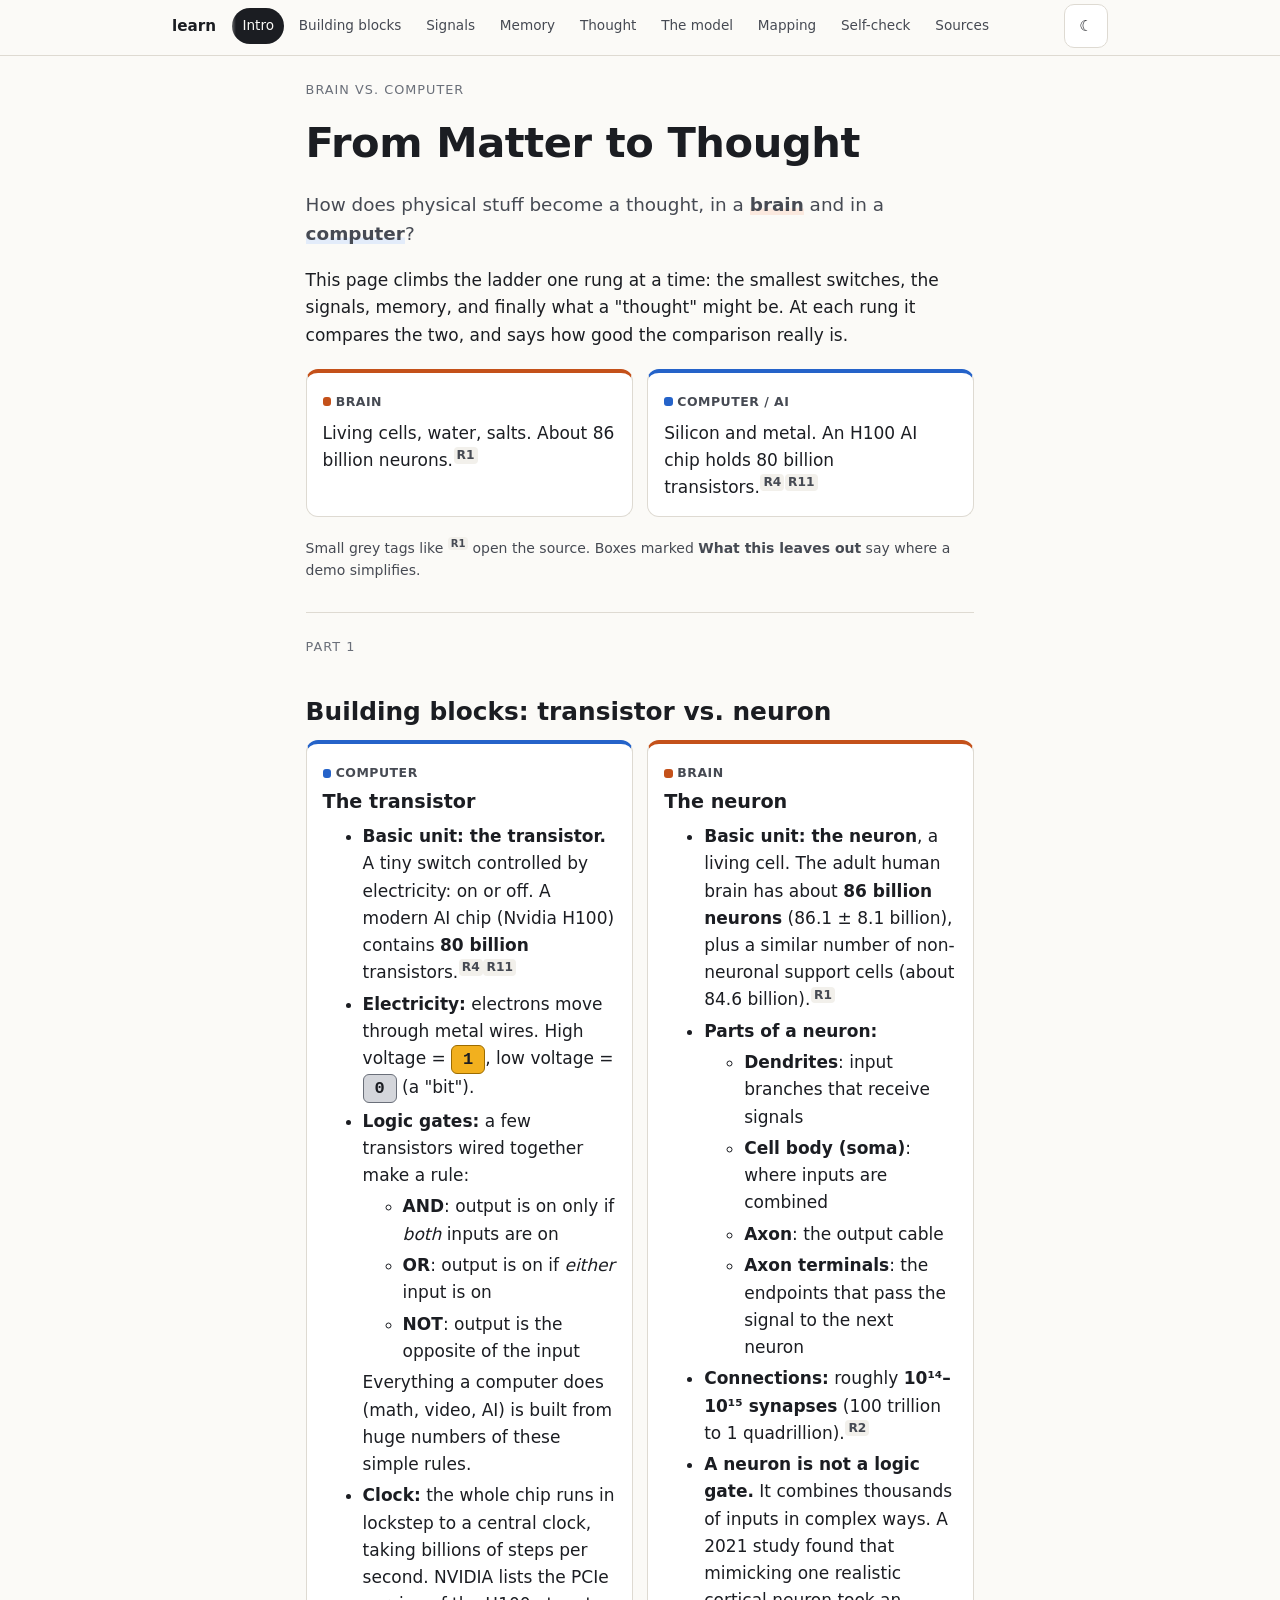
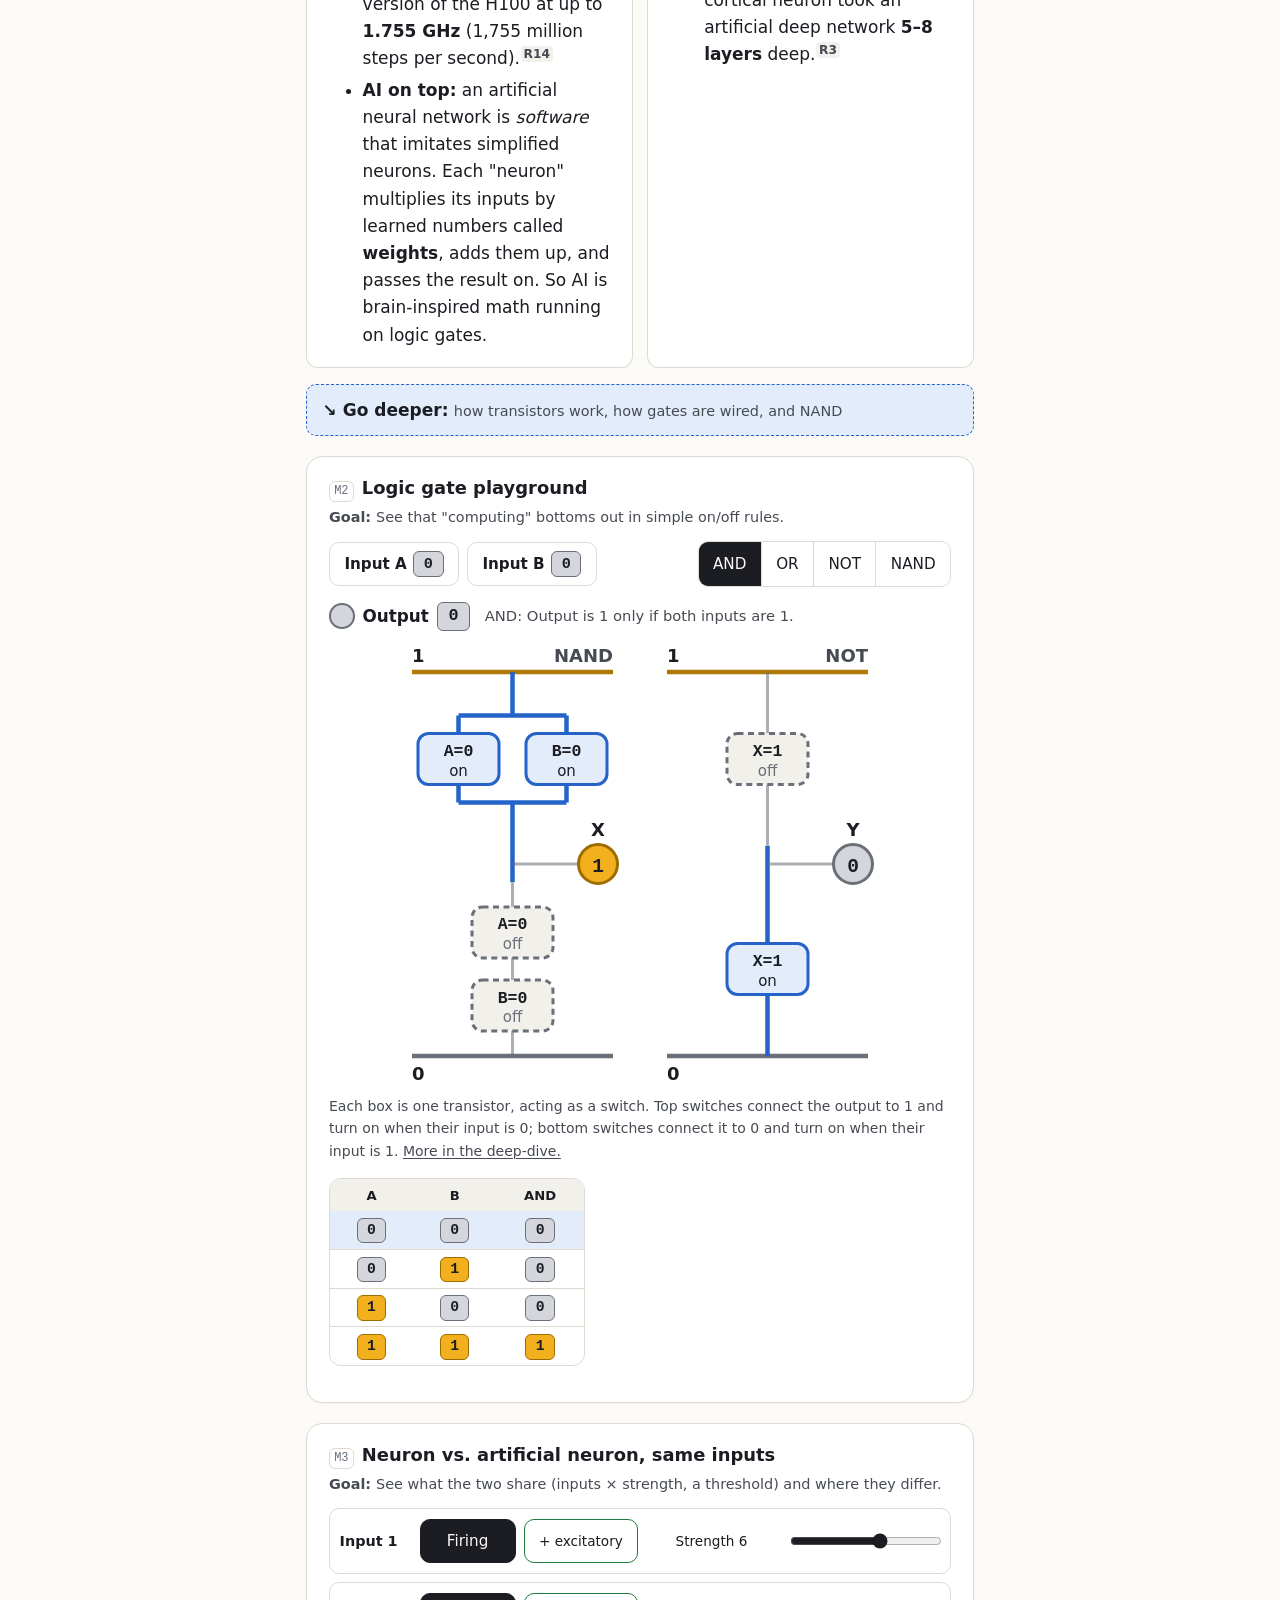
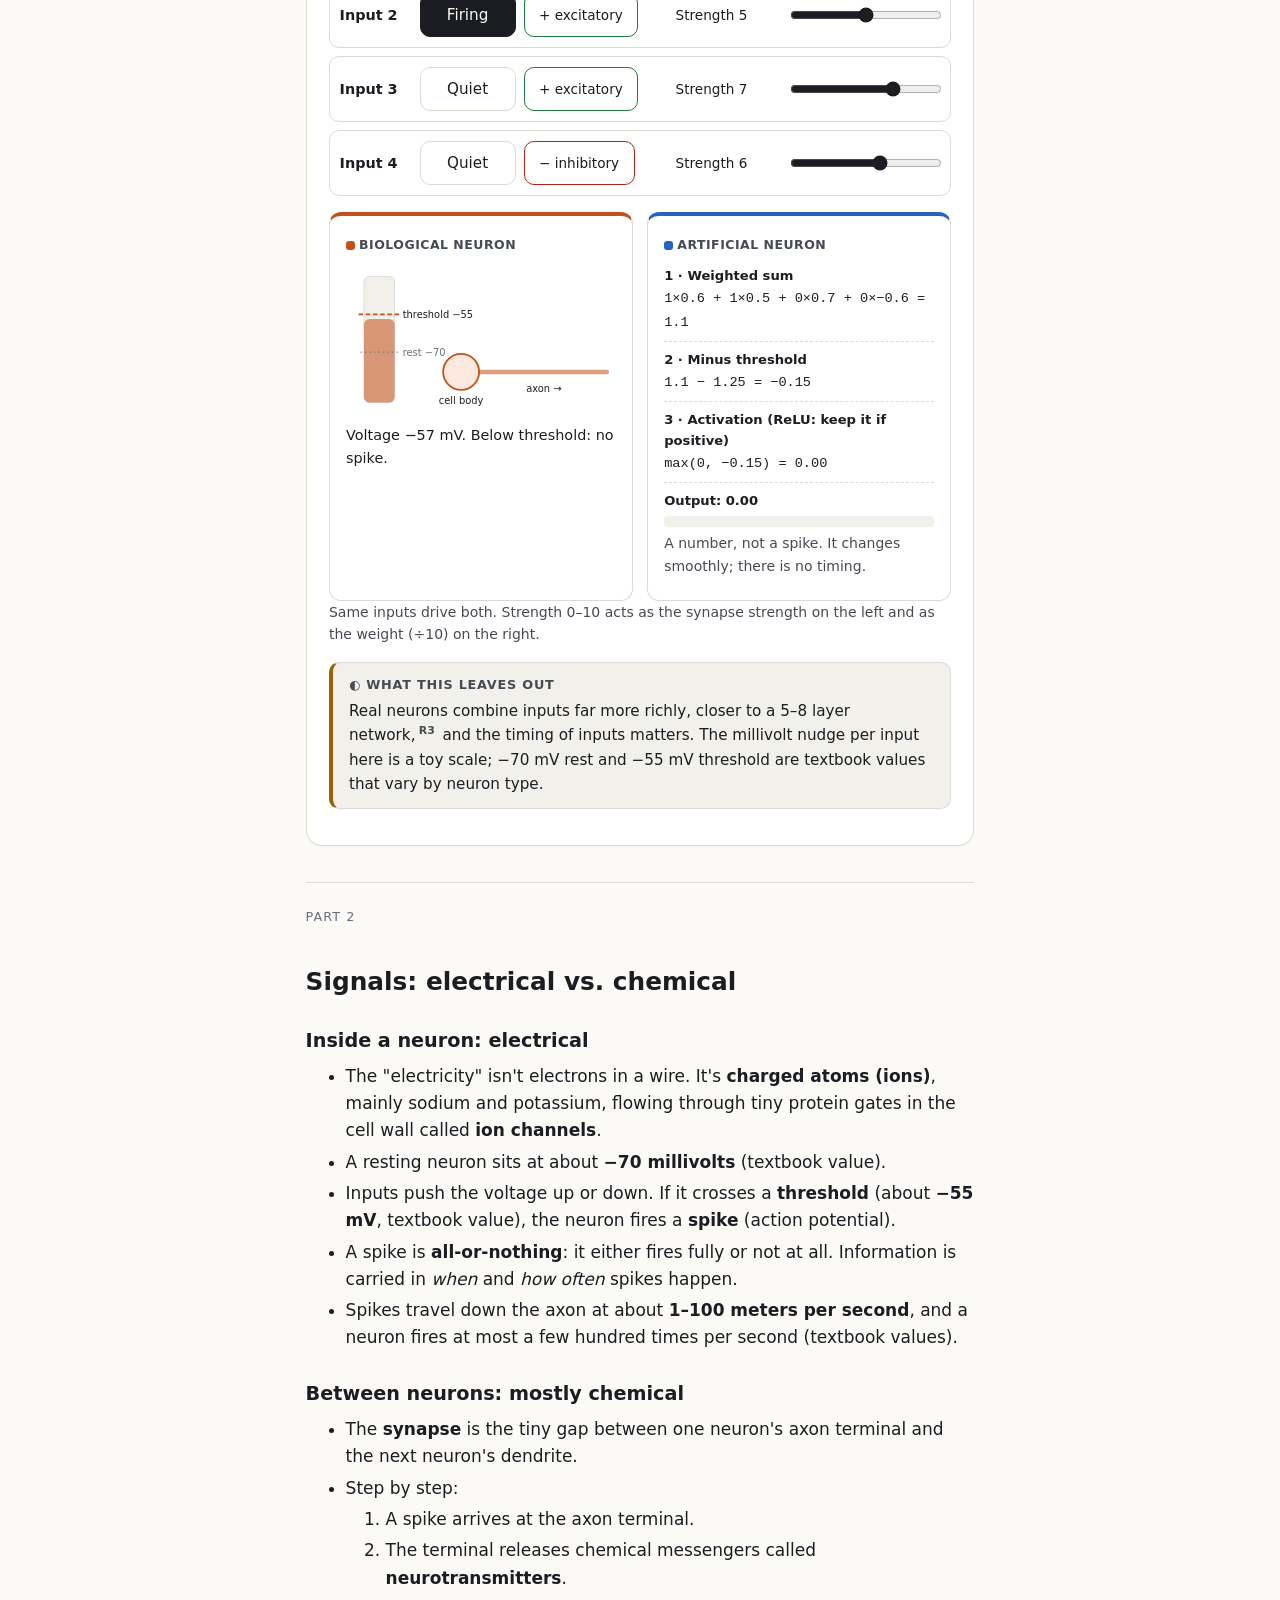
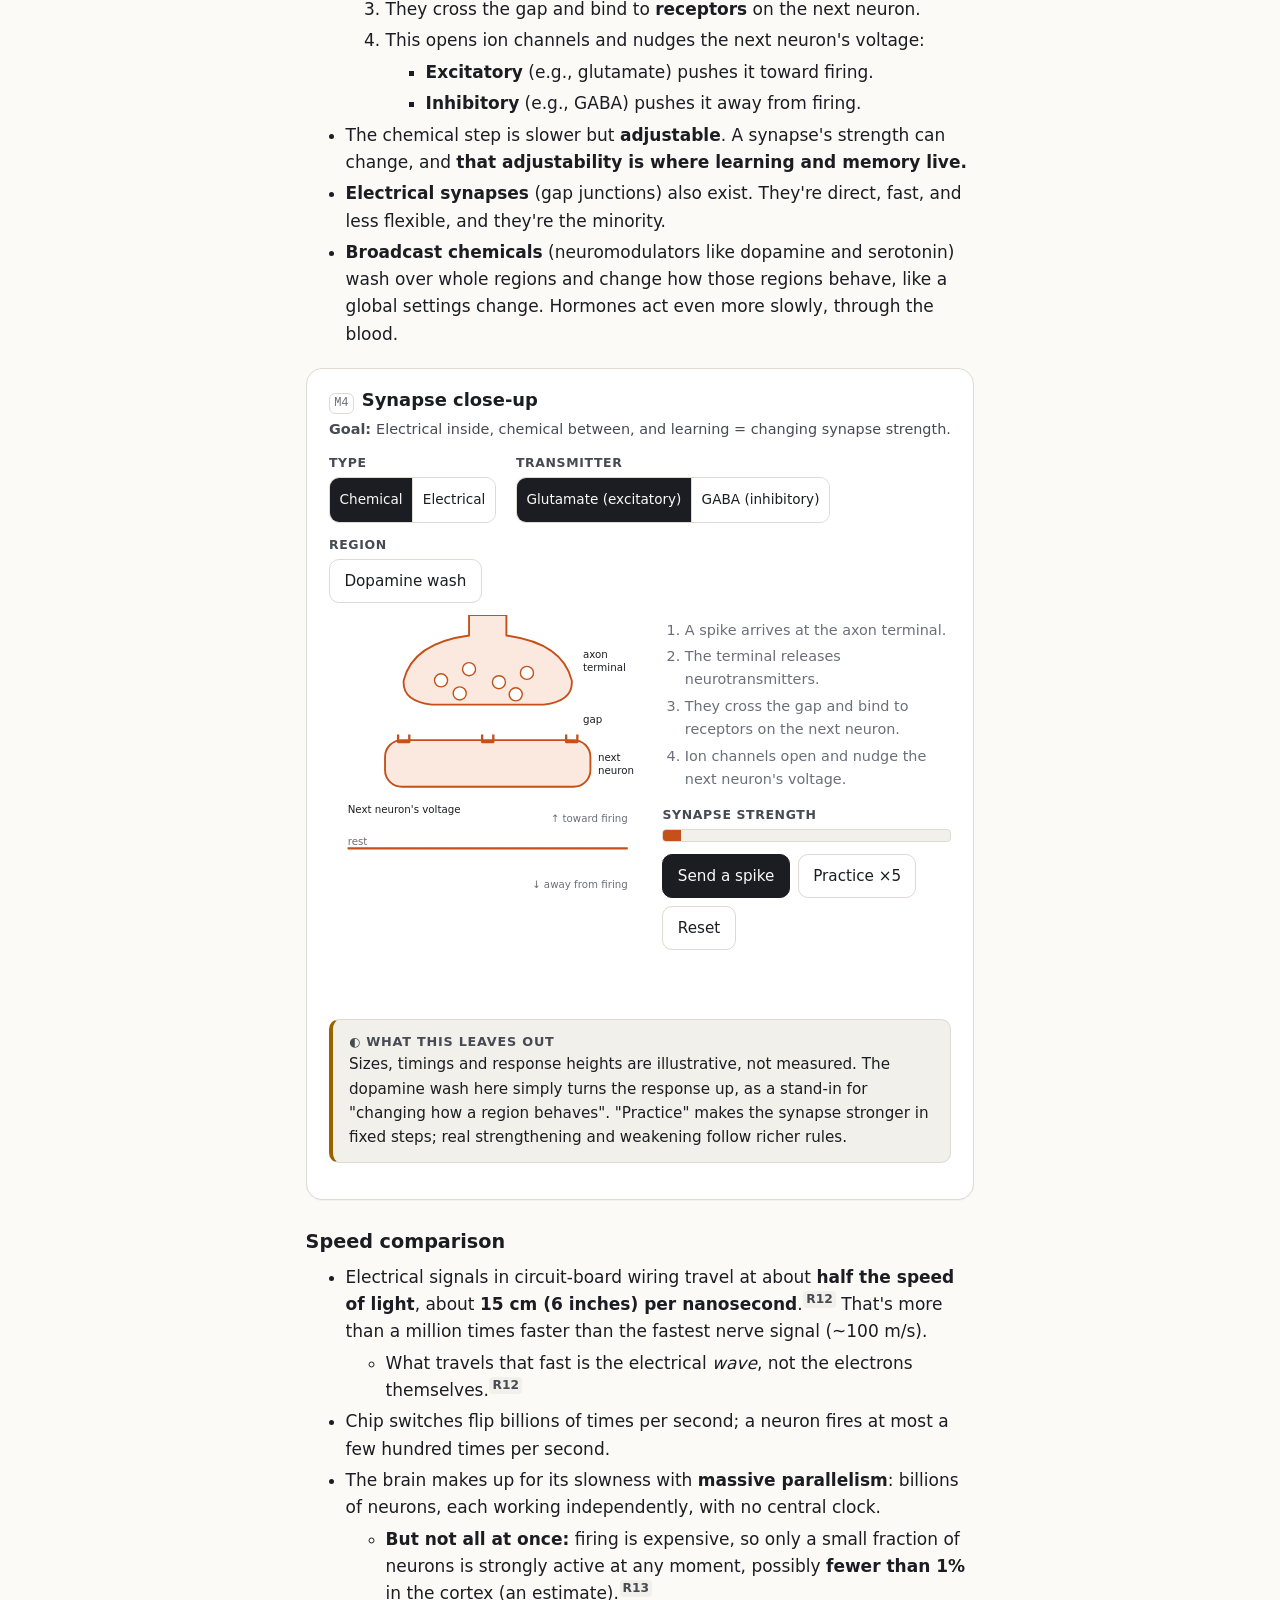
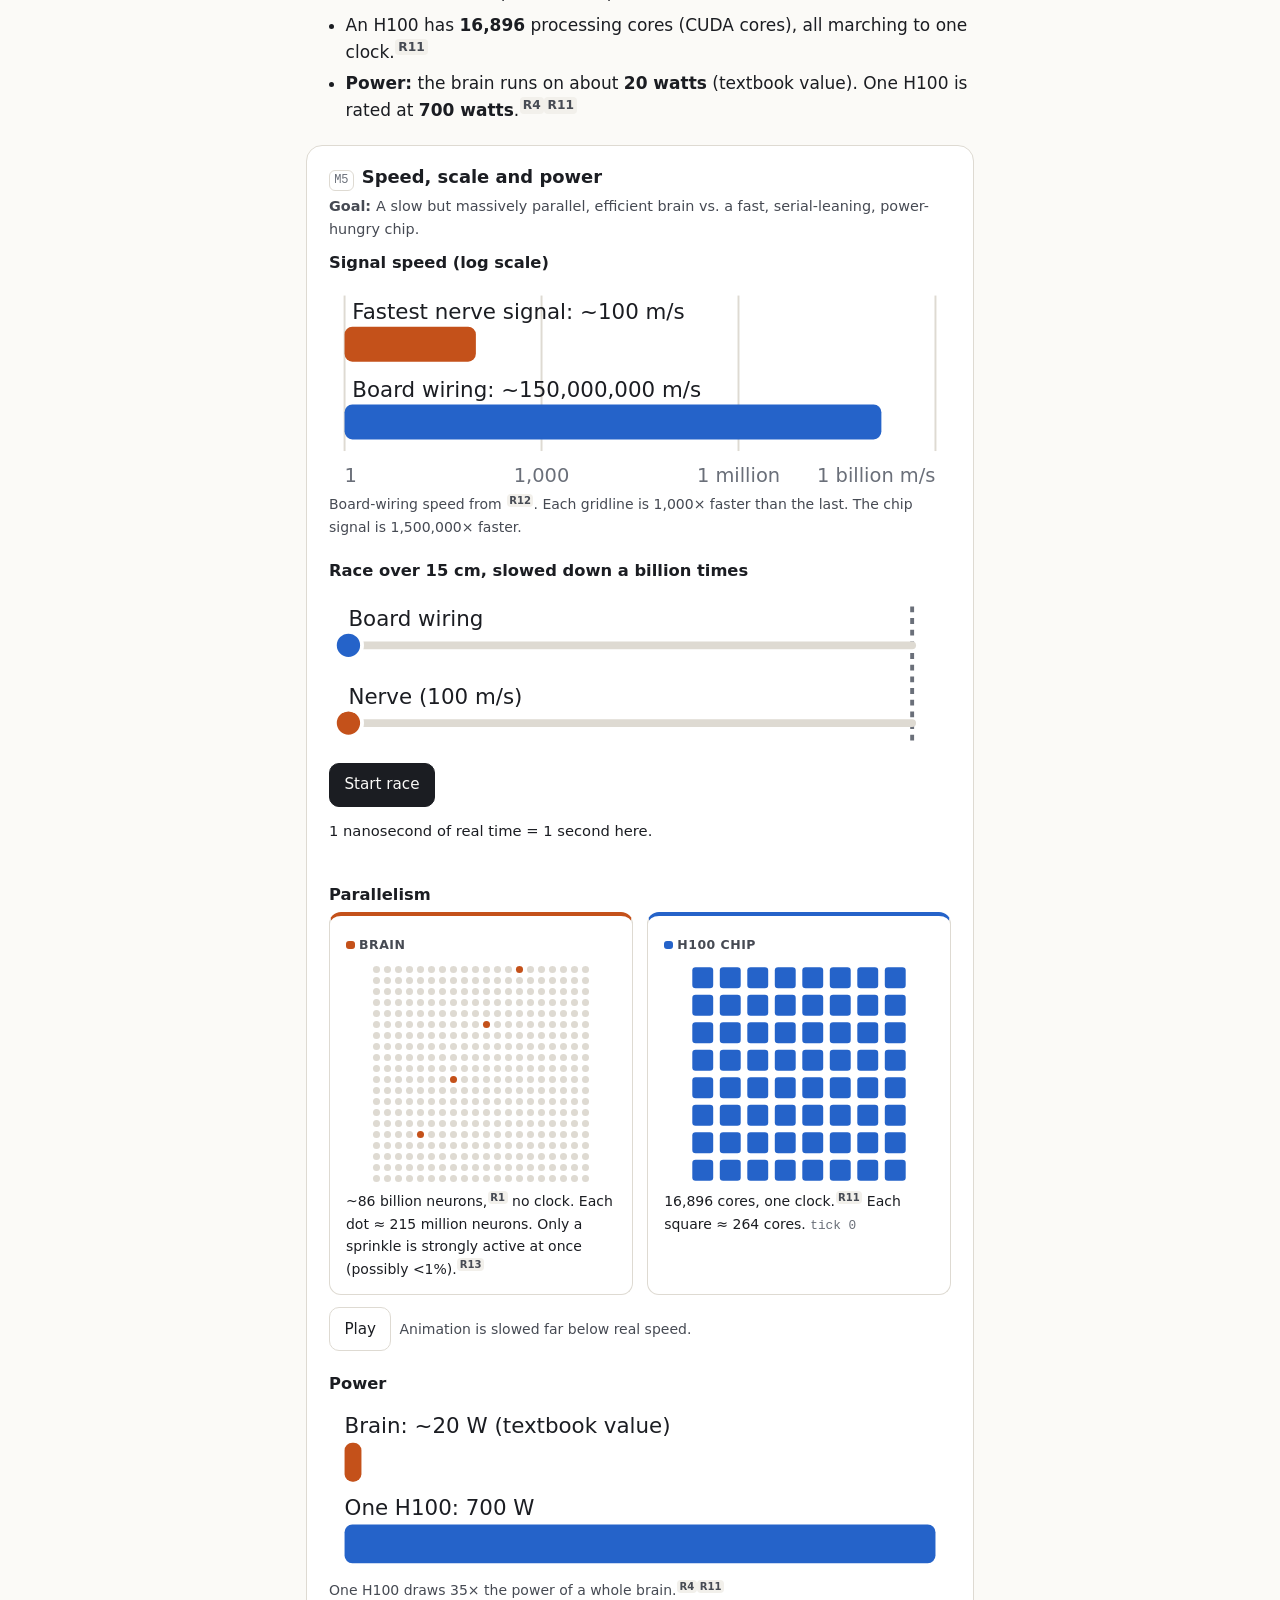
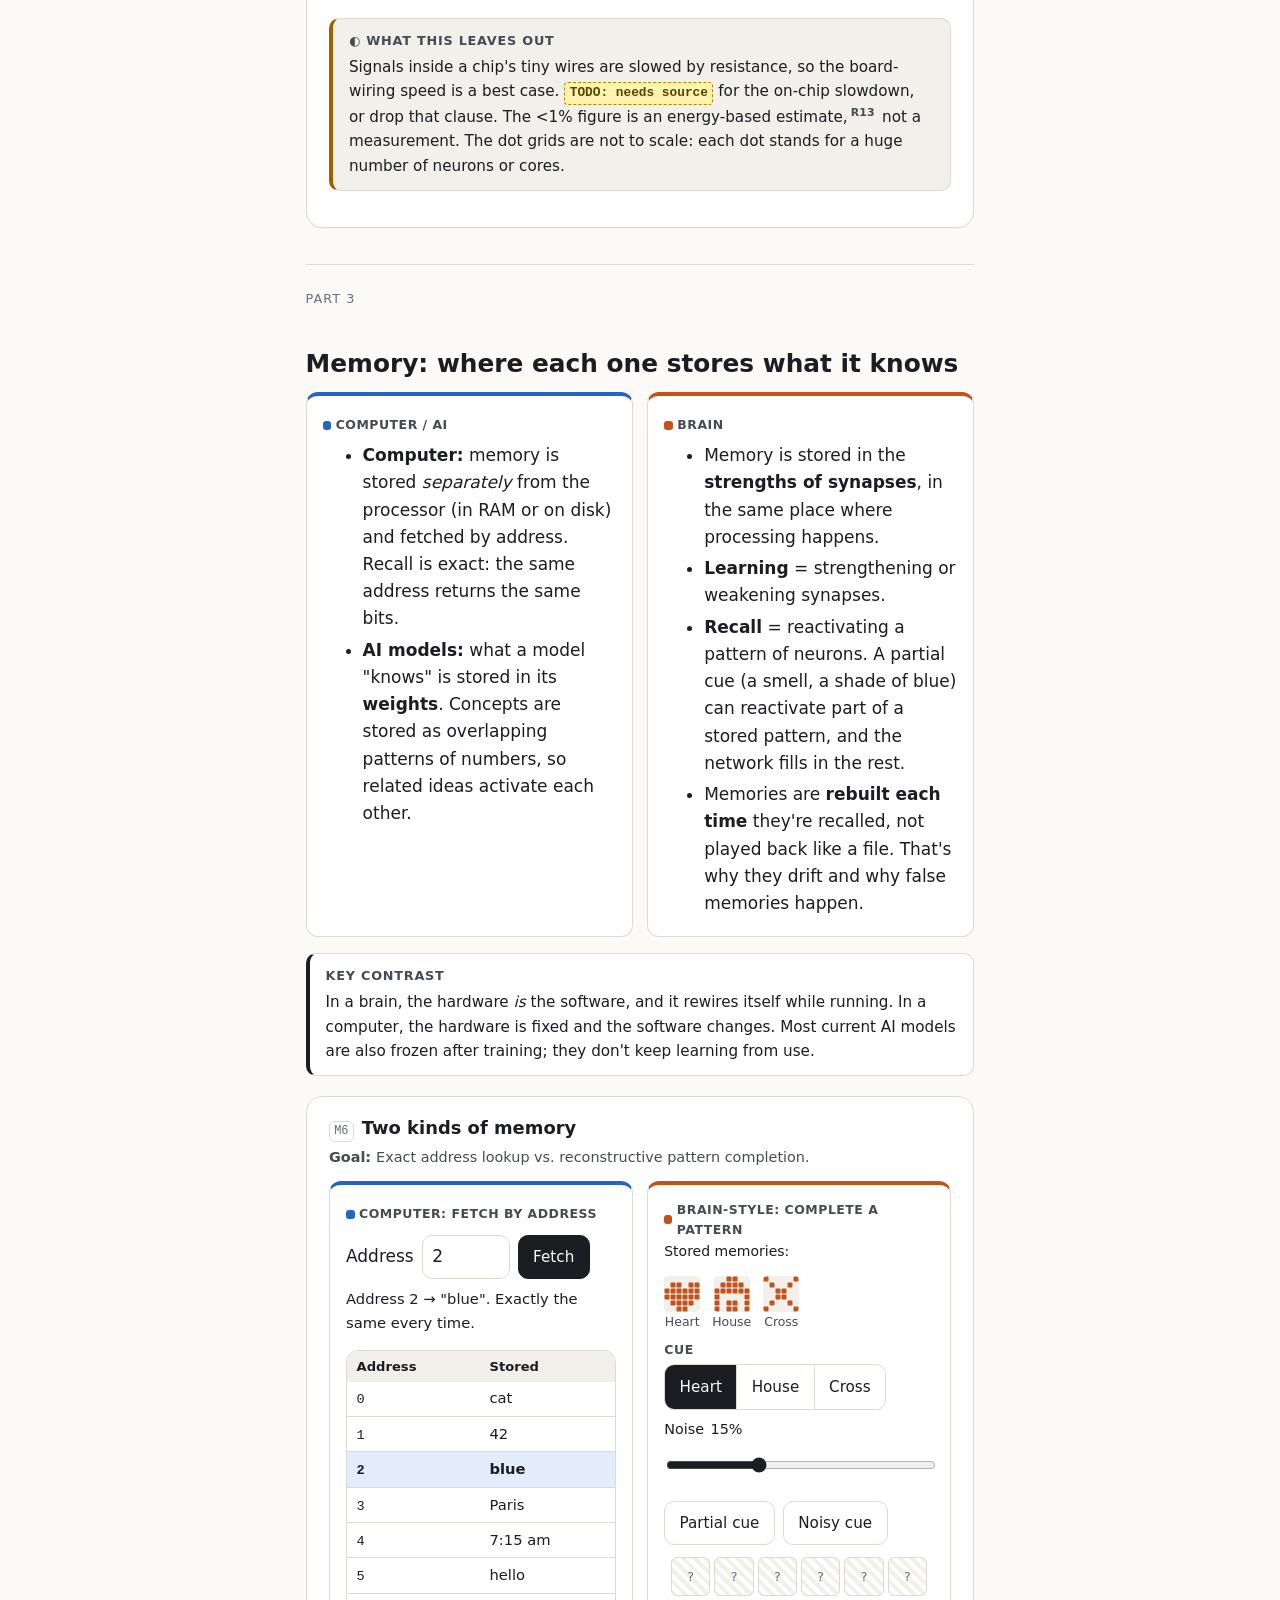
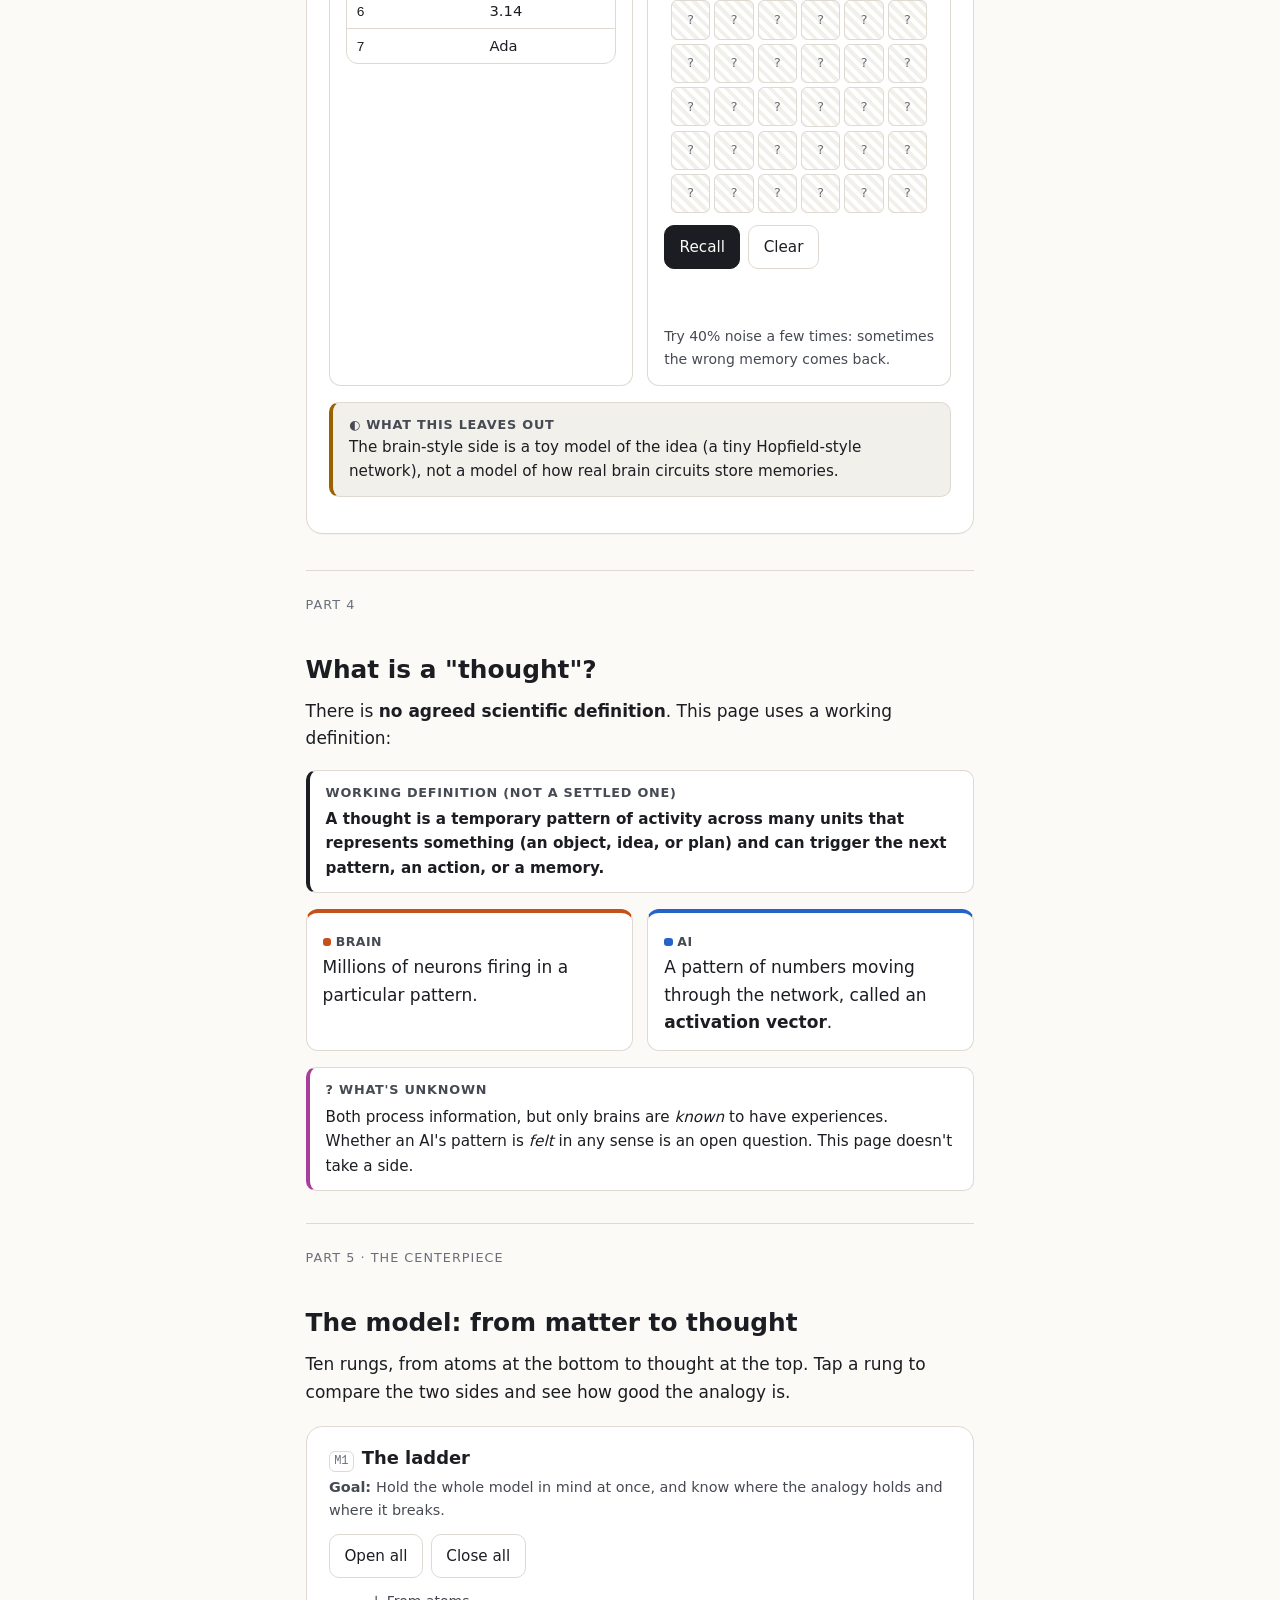
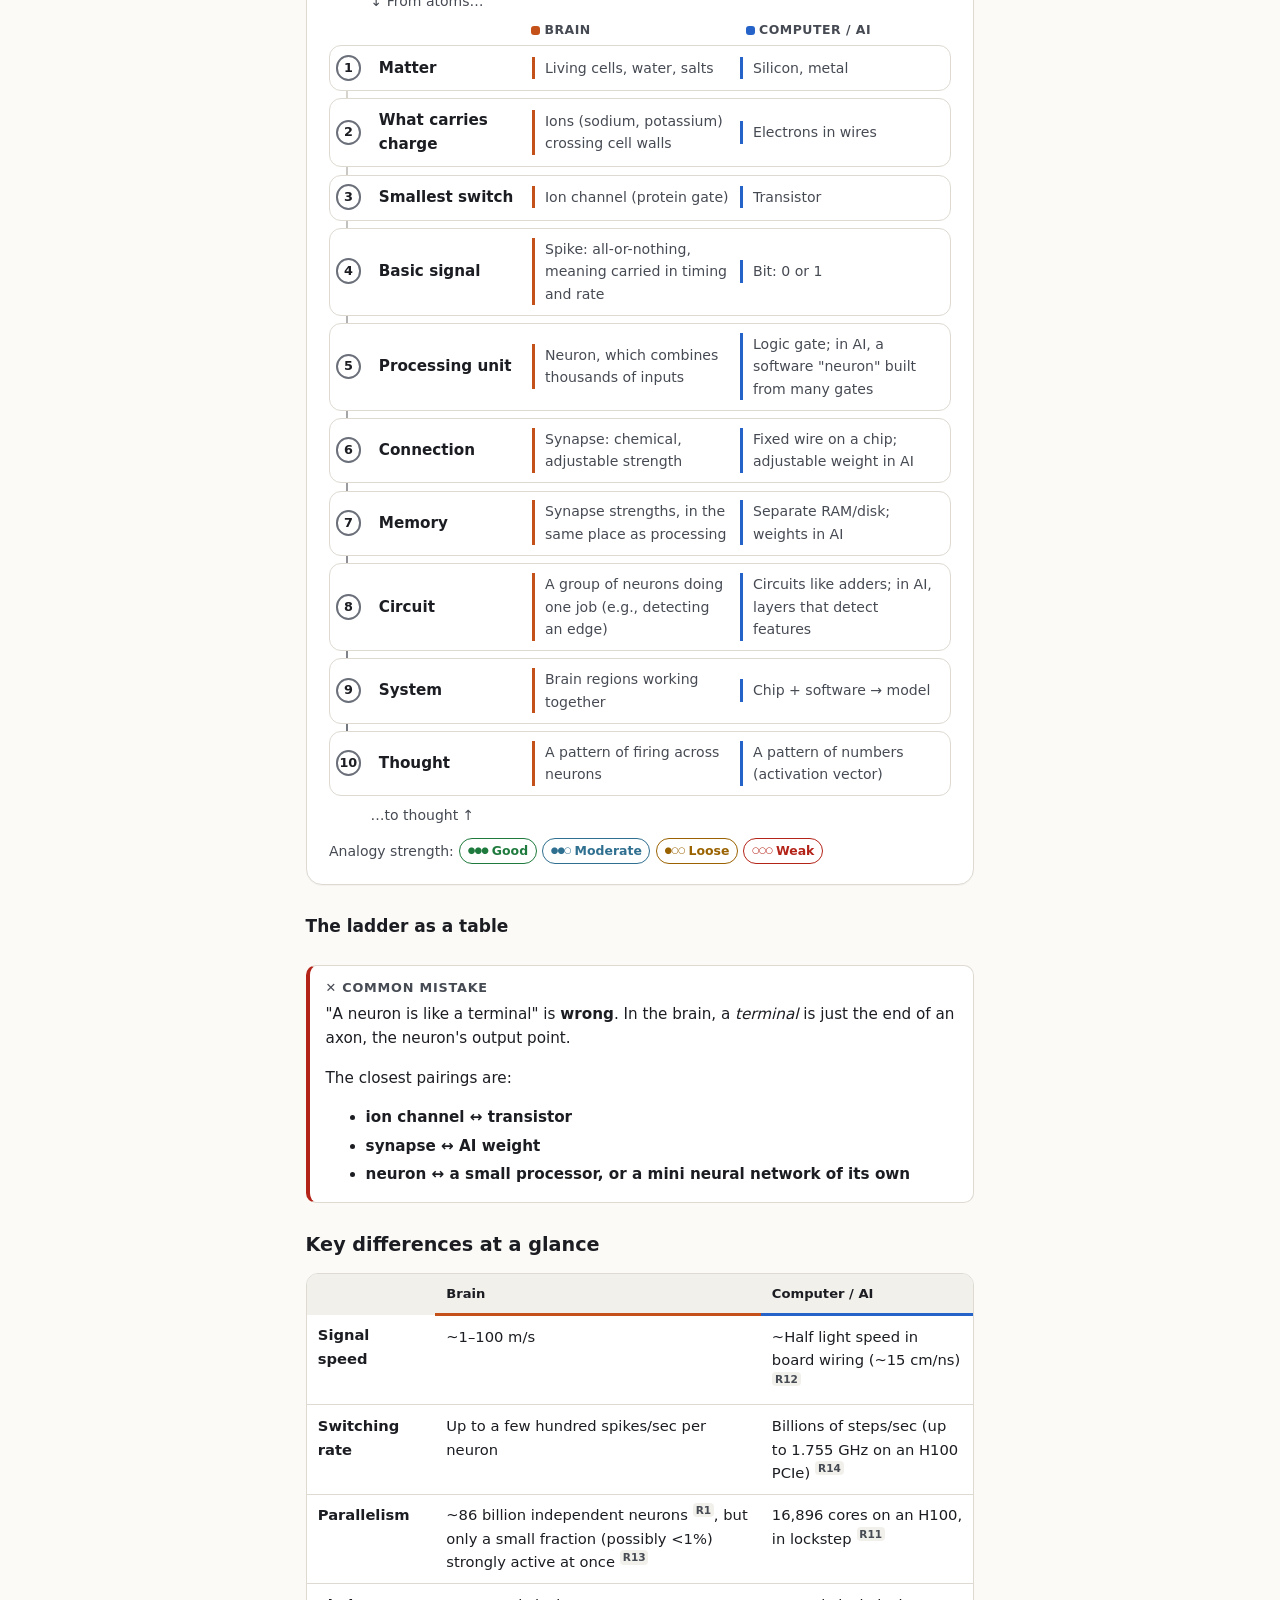
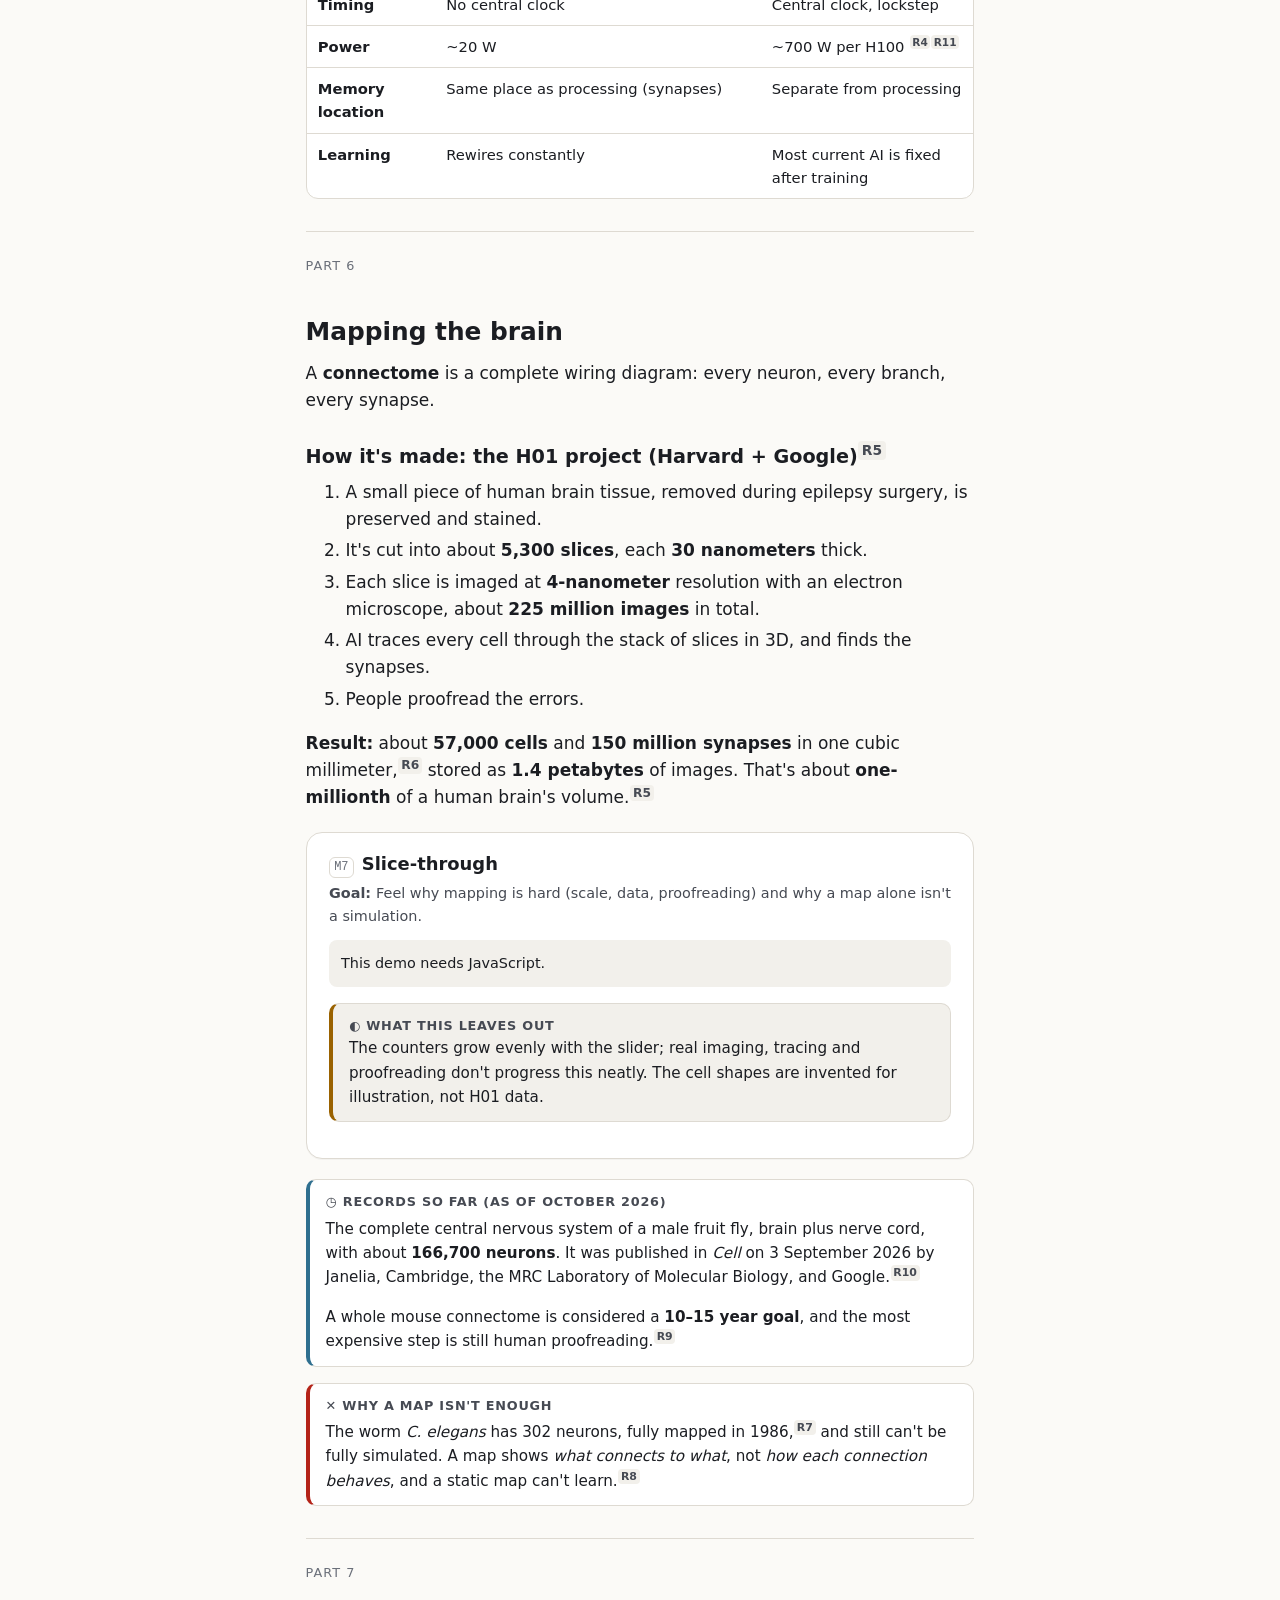
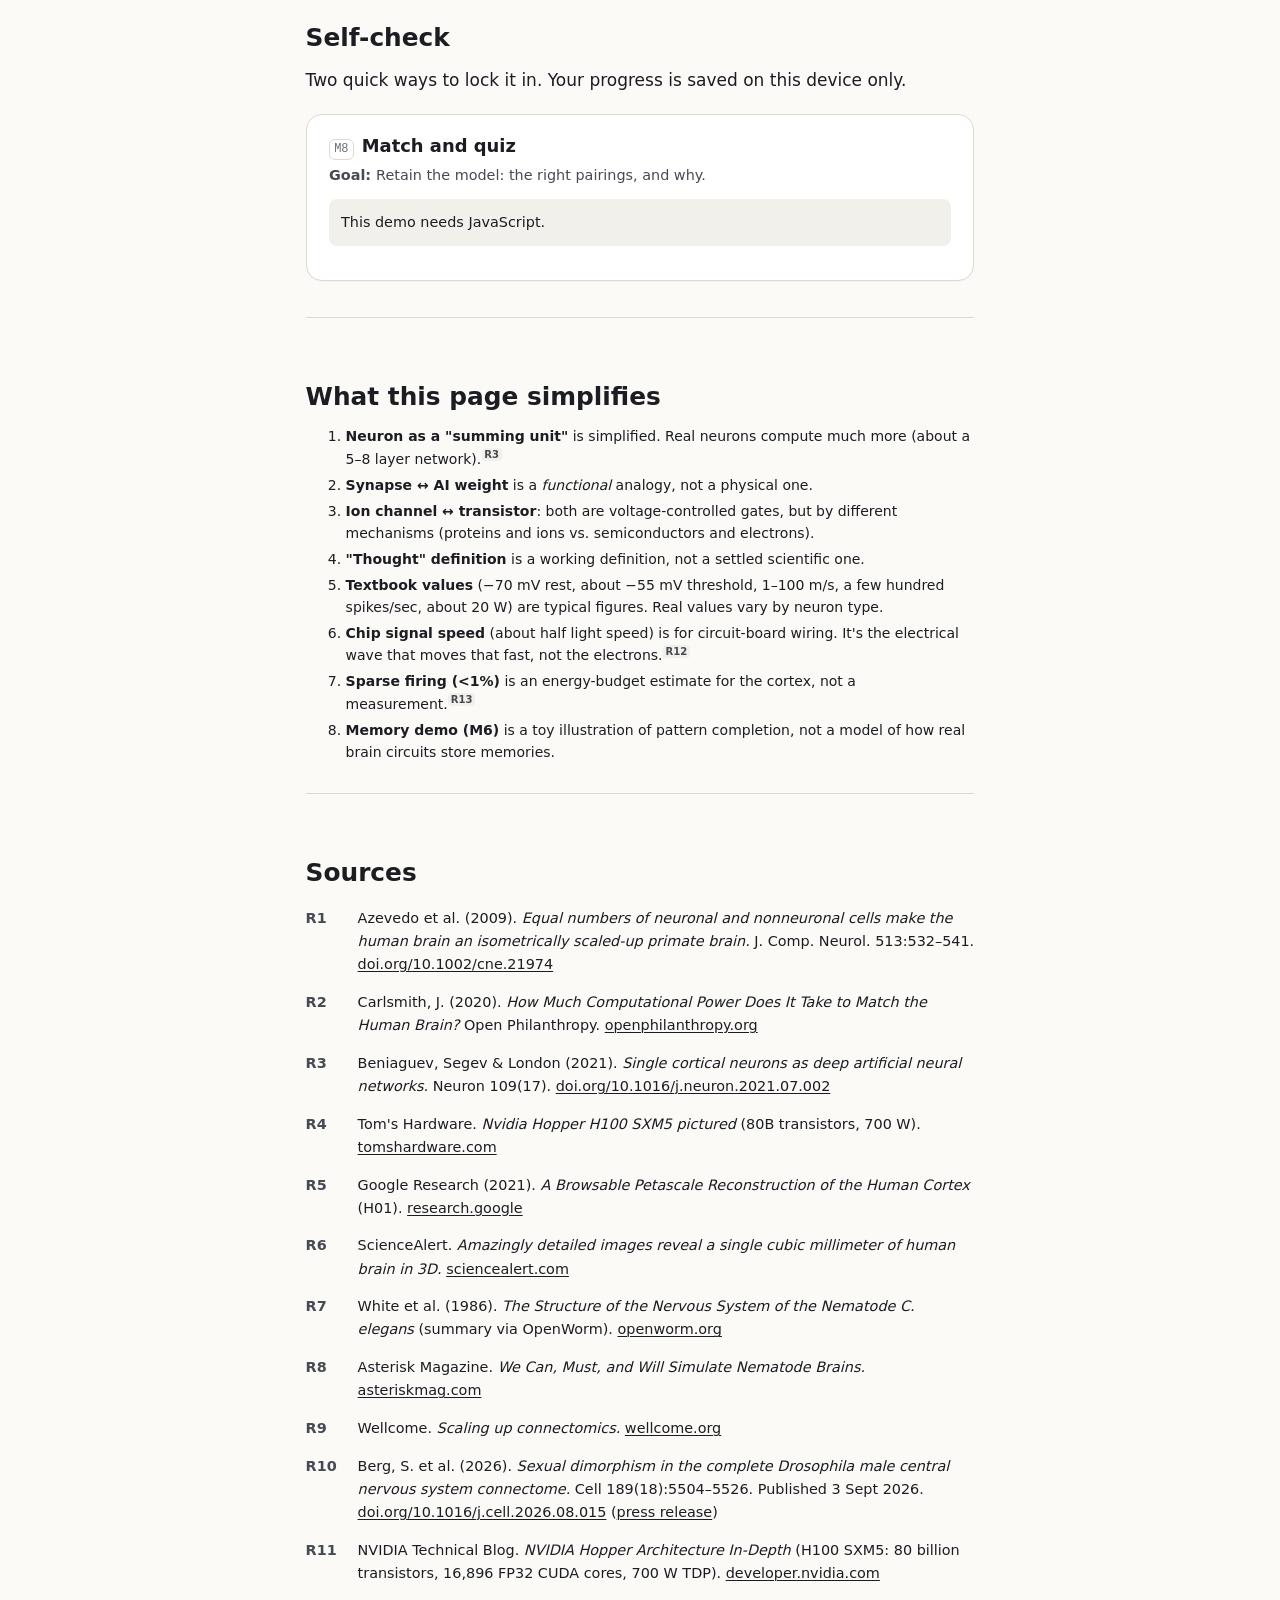
==== brain-vs-computer/index.html @ cf994489 "Add shared assets and Brain vs. Computer main page Shared /assets/ (colors, footnotes, callouts, bad" ====
<!DOCTYPE html>
<html lang="en">
<head>
<meta charset="utf-8">
<meta name="viewport" content="width=device-width, initial-scale=1">
<title>From Matter to Thought: Brain vs. Computer · learn.nandalogic.com</title>
<meta name="description" content="Layer by layer: how a brain and a computer go from physical matter to a thought, and where the analogy holds and breaks.">
<meta name="color-scheme" content="light dark">
<script>try{var t=JSON.parse(localStorage.getItem("theme"));if(t==="light"||t==="dark")document.documentElement.setAttribute("data-theme",t);}catch(e){}</script>
<link rel="stylesheet" href="/assets/site.css">
<link rel="stylesheet" href="page.css">
<script src="/assets/site.js" defer></script>
<script src="page.js" defer></script>
</head>
<body>
<a class="skip-link" href="#main">Skip to content</a>

<header class="site-header">
  <div class="bar">
    <a class="home" href="/">learn</a>
    <nav class="section-nav" aria-label="Sections">
      <ol>
        <li><a href="#intro">Intro</a></li>
        <li><a href="#blocks">Building blocks</a></li>
        <li><a href="#signals">Signals</a></li>
        <li><a href="#memory">Memory</a></li>
        <li><a href="#thought">Thought</a></li>
        <li><a href="#model">The model</a></li>
        <li><a href="#mapping">Mapping</a></li>
        <li><a href="#check">Self-check</a></li>
        <li><a href="#references">Sources</a></li>
      </ol>
    </nav>
    <button type="button" class="icon theme-toggle" aria-label="Toggle dark mode">☾</button>
  </div>
  <div class="progress" aria-hidden="true"><span></span></div>
</header>

<main id="main" class="wrap">

<!-- ============ 1. INTRO ============ -->
<section id="intro" class="page-section intro">
  <p class="eyebrow">Brain vs. computer</p>
  <h1>From Matter to Thought</h1>
  <p class="lede">How does physical stuff become a thought, in a <span class="hl is-brain">brain</span> and in a <span class="hl is-computer">computer</span>?</p>
  <p>This page climbs the ladder one rung at a time: the smallest switches, the signals, memory, and finally what a "thought" might be. At each rung it compares the two, and says how good the comparison really is.</p>
  <div class="split intro-key">
    <div class="side is-brain"><span class="tag">Brain</span><p>Living cells, water, salts. About 86 billion neurons.[R1]</p></div>
    <div class="side is-computer"><span class="tag">Computer / AI</span><p>Silicon and metal. An H100 AI chip holds 80 billion transistors.[R4][R11]</p></div>
  </div>
  <p class="small muted">Small grey tags like <a class="fn" href="#references" tabindex="-1" aria-hidden="true">R1</a> open the source. Boxes marked <b>What this leaves out</b> say where a demo simplifies.</p>
</section>

<!-- ============ 2. BUILDING BLOCKS ============ -->
<section id="blocks" class="page-section">
  <p class="eyebrow">Part 1</p>
  <h2>Building blocks: transistor vs. neuron</h2>

  <div class="split">
    <div class="side is-computer">
      <span class="tag">Computer</span>
      <h3>The transistor</h3>
      <ul>
        <li><b>Basic unit: the transistor.</b> A tiny switch controlled by electricity: on or off. A modern AI chip (Nvidia H100) contains <b>80 billion</b> transistors.[R4][R11]</li>
        <li><b>Electricity:</b> electrons move through metal wires. High voltage = <span class="bit is-1">1</span>, low voltage = <span class="bit is-0">0</span> (a "bit").</li>
        <li><b>Logic gates:</b> a few transistors wired together make a rule:
          <ul>
            <li><b>AND</b>: output is on only if <i>both</i> inputs are on</li>
            <li><b>OR</b>: output is on if <i>either</i> input is on</li>
            <li><b>NOT</b>: output is the opposite of the input</li>
          </ul>
          Everything a computer does (math, video, AI) is built from huge numbers of these simple rules.</li>
        <li><b>Clock:</b> the whole chip runs in lockstep to a central clock, taking billions of steps per second. NVIDIA lists the PCIe version of the H100 at up to <b>1.755 GHz</b> (1,755 million steps per second).[R14]</li>
        <li><b>AI on top:</b> an artificial neural network is <i>software</i> that imitates simplified neurons. Each "neuron" multiplies its inputs by learned numbers called <b>weights</b>, adds them up, and passes the result on. So AI is brain-inspired math running on logic gates.</li>
      </ul>
    </div>
    <div class="side is-brain">
      <span class="tag">Brain</span>
      <h3>The neuron</h3>
      <ul>
        <li><b>Basic unit: the neuron</b>, a living cell. The adult human brain has about <b>86 billion neurons</b> (86.1 ± 8.1 billion), plus a similar number of non-neuronal support cells (about 84.6 billion).[R1]</li>
        <li><b>Parts of a neuron:</b>
          <ul>
            <li><b>Dendrites</b>: input branches that receive signals</li>
            <li><b>Cell body (soma)</b>: where inputs are combined</li>
            <li><b>Axon</b>: the output cable</li>
            <li><b>Axon terminals</b>: the endpoints that pass the signal to the next neuron</li>
          </ul></li>
        <li><b>Connections:</b> roughly <b>10¹⁴–10¹⁵ synapses</b> (100 trillion to 1 quadrillion).[R2]</li>
        <li><b>A neuron is not a logic gate.</b> It combines thousands of inputs in complex ways. A 2021 study found that mimicking one realistic cortical neuron took an artificial deep network <b>5–8 layers</b> deep.[R3]</li>
      </ul>
    </div>
  </div>

  <a class="go-deeper" href="/brain-vs-computer/transistors/"><b>Go deeper:</b> <span>how transistors work, how gates are wired, and NAND</span></a>

  <!-- M2 -->
  <div class="module is-computer" id="m2" aria-labelledby="m2-title">
    <div class="module-head"><span class="module-id">M2</span><h3 id="m2-title">Logic gate playground</h3></div>
    <p class="goal">See that "computing" bottoms out in simple on/off rules.</p>
    <div class="module-body"><p class="noscript">This demo needs JavaScript.</p></div>
  </div>

  <!-- M3 -->
  <div class="module" id="m3" aria-labelledby="m3-title">
    <div class="module-head"><span class="module-id">M3</span><h3 id="m3-title">Neuron vs. artificial neuron, same inputs</h3></div>
    <p class="goal">See what the two share (inputs × strength, a threshold) and where they differ.</p>
    <div class="module-body"><p class="noscript">This demo needs JavaScript.</p></div>
    <div class="callout leaves-out">
      <span class="callout-title">What this leaves out</span>
      Real neurons combine inputs far more richly, closer to a 5–8 layer network,[R3] and the timing of inputs matters. The millivolt nudge per input here is a toy scale; −70 mV rest and −55 mV threshold are textbook values that vary by neuron type.
    </div>
  </div>
</section>

<!-- ============ 3. SIGNALS ============ -->
<section id="signals" class="page-section">
  <p class="eyebrow">Part 2</p>
  <h2>Signals: electrical vs. chemical</h2>

  <h3>Inside a neuron: electrical</h3>
  <ul>
    <li>The "electricity" isn't electrons in a wire. It's <b>charged atoms (ions)</b>, mainly sodium and potassium, flowing through tiny protein gates in the cell wall called <b>ion channels</b>.</li>
    <li>A resting neuron sits at about <b>−70 millivolts</b> (textbook value).</li>
    <li>Inputs push the voltage up or down. If it crosses a <b>threshold</b> (about <b>−55 mV</b>, textbook value), the neuron fires a <b>spike</b> (action potential).</li>
    <li>A spike is <b>all-or-nothing</b>: it either fires fully or not at all. Information is carried in <i>when</i> and <i>how often</i> spikes happen.</li>
    <li>Spikes travel down the axon at about <b>1–100 meters per second</b>, and a neuron fires at most a few hundred times per second (textbook values).</li>
  </ul>

  <h3>Between neurons: mostly chemical</h3>
  <ul>
    <li>The <b>synapse</b> is the tiny gap between one neuron's axon terminal and the next neuron's dendrite.</li>
    <li>Step by step:
      <ol>
        <li>A spike arrives at the axon terminal.</li>
        <li>The terminal releases chemical messengers called <b>neurotransmitters</b>.</li>
        <li>They cross the gap and bind to <b>receptors</b> on the next neuron.</li>
        <li>This opens ion channels and nudges the next neuron's voltage:
          <ul>
            <li><b>Excitatory</b> (e.g., glutamate) pushes it toward firing.</li>
            <li><b>Inhibitory</b> (e.g., GABA) pushes it away from firing.</li>
          </ul></li>
      </ol></li>
    <li>The chemical step is slower but <b>adjustable</b>. A synapse's strength can change, and <b>that adjustability is where learning and memory live.</b></li>
    <li><b>Electrical synapses</b> (gap junctions) also exist. They're direct, fast, and less flexible, and they're the minority.</li>
    <li><b>Broadcast chemicals</b> (neuromodulators like dopamine and serotonin) wash over whole regions and change how those regions behave, like a global settings change. Hormones act even more slowly, through the blood.</li>
  </ul>

  <!-- M4 -->
  <div class="module is-brain" id="m4" aria-labelledby="m4-title">
    <div class="module-head"><span class="module-id">M4</span><h3 id="m4-title">Synapse close-up</h3></div>
    <p class="goal">Electrical inside, chemical between, and learning = changing synapse strength.</p>
    <div class="module-body"><p class="noscript">This demo needs JavaScript.</p></div>
    <div class="callout leaves-out">
      <span class="callout-title">What this leaves out</span>
      Sizes, timings and response heights are illustrative, not measured. The dopamine wash here simply turns the response up, as a stand-in for "changing how a region behaves". "Practice" makes the synapse stronger in fixed steps; real strengthening and weakening follow richer rules.
    </div>
  </div>

  <h3>Speed comparison</h3>
  <ul>
    <li>Electrical signals in circuit-board wiring travel at about <b>half the speed of light</b>, about <b>15 cm (6 inches) per nanosecond</b>.[R12] That's more than a million times faster than the fastest nerve signal (~100 m/s).
      <ul><li>What travels that fast is the electrical <i>wave</i>, not the electrons themselves.[R12]</li></ul></li>
    <li>Chip switches flip billions of times per second; a neuron fires at most a few hundred times per second.</li>
    <li>The brain makes up for its slowness with <b>massive parallelism</b>: billions of neurons, each working independently, with no central clock.
      <ul><li><b>But not all at once:</b> firing is expensive, so only a small fraction of neurons is strongly active at any moment, possibly <b>fewer than 1%</b> in the cortex (an estimate).[R13]</li></ul></li>
    <li>An H100 has <b>16,896</b> processing cores (CUDA cores), all marching to one clock.[R11]</li>
    <li><b>Power:</b> the brain runs on about <b>20 watts</b> (textbook value). One H100 is rated at <b>700 watts</b>.[R4][R11]</li>
  </ul>

  <!-- M5 -->
  <div class="module" id="m5" aria-labelledby="m5-title">
    <div class="module-head"><span class="module-id">M5</span><h3 id="m5-title">Speed, scale and power</h3></div>
    <p class="goal">A slow but massively parallel, efficient brain vs. a fast, serial-leaning, power-hungry chip.</p>
    <div class="module-body"><p class="noscript">This demo needs JavaScript.</p></div>
    <div class="callout leaves-out">
      <span class="callout-title">What this leaves out</span>
      Signals inside a chip's tiny wires are slowed by resistance, so the board-wiring speed is a best case. <span class="todo">TODO: needs source</span> for the on-chip slowdown, or drop that clause. The &lt;1% figure is an energy-based estimate,[R13] not a measurement. The dot grids are not to scale: each dot stands for a huge number of neurons or cores.
    </div>
  </div>
</section>

<!-- ============ 4. MEMORY ============ -->
<section id="memory" class="page-section">
  <p class="eyebrow">Part 3</p>
  <h2>Memory: where each one stores what it knows</h2>
  <div class="split">
    <div class="side is-computer">
      <span class="tag">Computer / AI</span>
      <ul>
        <li><b>Computer:</b> memory is stored <i>separately</i> from the processor (in RAM or on disk) and fetched by address. Recall is exact: the same address returns the same bits.</li>
        <li><b>AI models:</b> what a model "knows" is stored in its <b>weights</b>. Concepts are stored as overlapping patterns of numbers, so related ideas activate each other.</li>
      </ul>
    </div>
    <div class="side is-brain">
      <span class="tag">Brain</span>
      <ul>
        <li>Memory is stored in the <b>strengths of synapses</b>, in the same place where processing happens.</li>
        <li><b>Learning</b> = strengthening or weakening synapses.</li>
        <li><b>Recall</b> = reactivating a pattern of neurons. A partial cue (a smell, a shade of blue) can reactivate part of a stored pattern, and the network fills in the rest.</li>
        <li>Memories are <b>rebuilt each time</b> they're recalled, not played back like a file. That's why they drift and why false memories happen.</li>
      </ul>
    </div>
  </div>
  <div class="callout definition">
    <span class="callout-title">Key contrast</span>
    In a brain, the hardware <i>is</i> the software, and it rewires itself while running. In a computer, the hardware is fixed and the software changes. Most current AI models are also frozen after training; they don't keep learning from use.
  </div>

  <!-- M6 -->
  <div class="module" id="m6" aria-labelledby="m6-title">
    <div class="module-head"><span class="module-id">M6</span><h3 id="m6-title">Two kinds of memory</h3></div>
    <p class="goal">Exact address lookup vs. reconstructive pattern completion.</p>
    <div class="module-body"><p class="noscript">This demo needs JavaScript.</p></div>
    <div class="callout leaves-out">
      <span class="callout-title">What this leaves out</span>
      The brain-style side is a toy model of the idea (a tiny Hopfield-style network), not a model of how real brain circuits store memories.
    </div>
  </div>
</section>

<!-- ============ 5. THOUGHT ============ -->
<section id="thought" class="page-section">
  <p class="eyebrow">Part 4</p>
  <h2>What is a "thought"?</h2>
  <p>There is <b>no agreed scientific definition</b>. This page uses a working definition:</p>
  <div class="callout definition">
    <span class="callout-title">Working definition (not a settled one)</span>
    <b>A thought is a temporary pattern of activity across many units that represents something (an object, idea, or plan) and can trigger the next pattern, an action, or a memory.</b>
  </div>
  <div class="split">
    <div class="side is-brain"><span class="tag">Brain</span><p>Millions of neurons firing in a particular pattern.</p></div>
    <div class="side is-computer"><span class="tag">AI</span><p>A pattern of numbers moving through the network, called an <b>activation vector</b>.</p></div>
  </div>
  <div class="callout unknown">
    <span class="callout-title">What's unknown</span>
    Both process information, but only brains are <i>known</i> to have experiences. Whether an AI's pattern is <i>felt</i> in any sense is an open question. This page doesn't take a side.
  </div>
</section>

<!-- ============ 6. THE MODEL ============ -->
<section id="model" class="page-section">
  <p class="eyebrow">Part 5 · The centerpiece</p>
  <h2>The model: from matter to thought</h2>
  <p>Ten rungs, from atoms at the bottom to thought at the top. Tap a rung to compare the two sides and see how good the analogy is.</p>

  <!-- M1 -->
  <div class="module" id="m1" aria-labelledby="m1-title">
    <div class="module-head"><span class="module-id">M1</span><h3 id="m1-title">The ladder</h3></div>
    <p class="goal">Hold the whole model in mind at once, and know where the analogy holds and where it breaks.</p>
    <div class="module-body"><p class="noscript">This demo needs JavaScript. The same content is in the table below.</p></div>
    <p class="small muted badge-key">Analogy strength:
      <span class="badge good">Good</span> <span class="badge moderate">Moderate</span> <span class="badge loose">Loose</span> <span class="badge weak">Weak</span></p>
  </div>

  <details class="ladder-table">
    <summary>The ladder as a table</summary>
    <div class="table-scroll">
      <table>
        <thead><tr><th>#</th><th>Stage</th><th class="is-brain">Brain</th><th class="is-computer">Computer / AI</th><th>How good is the analogy?</th></tr></thead>
        <tbody>
          <tr><td>1</td><td>Matter</td><td>Living cells, water, salts</td><td>Silicon, metal</td><td>— (just different materials)</td></tr>
          <tr><td>2</td><td>What carries charge</td><td>Ions (sodium, potassium) crossing cell walls</td><td>Electrons in wires</td><td>Moderate: both are moving charge, by very different mechanisms</td></tr>
          <tr><td>3</td><td>Smallest switch</td><td>Ion channel (protein gate)</td><td>Transistor</td><td><b>Good</b>: both are gates that open or close based on voltage</td></tr>
          <tr><td>4</td><td>Basic signal</td><td>Spike: all-or-nothing, meaning carried in timing and rate</td><td>Bit: 0 or 1</td><td>Loose: spikes carry information in <i>timing</i>; bits in fixed levels</td></tr>
          <tr><td>5</td><td>Processing unit</td><td>Neuron, which combines thousands of inputs</td><td>Logic gate; in AI, a software "neuron" built from many gates</td><td><b>Weak</b>: one real neuron ≈ a 5–8 layer artificial network [R3]</td></tr>
          <tr><td>6</td><td>Connection</td><td>Synapse: chemical, adjustable strength</td><td>Fixed wire on a chip; adjustable <i>weight</i> in AI</td><td><b>Good for AI weights</b>, poor for chip wires</td></tr>
          <tr><td>7</td><td>Memory</td><td>Synapse strengths, in the same place as processing</td><td>Separate RAM/disk; <i>weights</i> in AI</td><td>Loose</td></tr>
          <tr><td>8</td><td>Circuit</td><td>A group of neurons doing one job (e.g., detecting an edge)</td><td>Circuits like adders; in AI, layers that detect features</td><td>Loose</td></tr>
          <tr><td>9</td><td>System</td><td>Brain regions working together</td><td>Chip + software → model</td><td>Loose</td></tr>
          <tr><td>10</td><td>Thought</td><td>A pattern of firing across neurons</td><td>A pattern of numbers (activation vector)</td><td>Loose: same idea of "a pattern that represents something"; whether it's <i>experienced</i> is unknown</td></tr>
        </tbody>
      </table>
    </div>
  </details>

  <div class="callout myth">
    <span class="callout-title">Common mistake</span>
    <p>"A neuron is like a terminal" is <b>wrong</b>. In the brain, a <i>terminal</i> is just the end of an axon, the neuron's output point.</p>
    <p>The closest pairings are:</p>
    <ul>
      <li><b>ion channel ↔ transistor</b></li>
      <li><b>synapse ↔ AI weight</b></li>
      <li><b>neuron ↔ a small processor, or a mini neural network of its own</b></li>
    </ul>
  </div>

  <h3>Key differences at a glance</h3>
  <div class="table-scroll">
    <table>
      <thead><tr><th></th><th class="is-brain">Brain</th><th class="is-computer">Computer / AI</th></tr></thead>
      <tbody>
        <tr><th scope="row">Signal speed</th><td>~1–100 m/s</td><td>~Half light speed in board wiring (~15 cm/ns) [R12]</td></tr>
        <tr><th scope="row">Switching rate</th><td>Up to a few hundred spikes/sec per neuron</td><td>Billions of steps/sec (up to 1.755 GHz on an H100 PCIe) [R14]</td></tr>
        <tr><th scope="row">Parallelism</th><td>~86 billion independent neurons [R1], but only a small fraction (possibly &lt;1%) strongly active at once [R13]</td><td>16,896 cores on an H100, in lockstep [R11]</td></tr>
        <tr><th scope="row">Timing</th><td>No central clock</td><td>Central clock, lockstep</td></tr>
        <tr><th scope="row">Power</th><td>~20 W</td><td>~700 W per H100 [R4][R11]</td></tr>
        <tr><th scope="row">Memory location</th><td>Same place as processing (synapses)</td><td>Separate from processing</td></tr>
        <tr><th scope="row">Learning</th><td>Rewires constantly</td><td>Most current AI is fixed after training</td></tr>
      </tbody>
    </table>
  </div>
</section>

<!-- ============ 7. MAPPING ============ -->
<section id="mapping" class="page-section">
  <p class="eyebrow">Part 6</p>
  <h2>Mapping the brain</h2>
  <p>A <b>connectome</b> is a complete wiring diagram: every neuron, every branch, every synapse.</p>
  <h3>How it's made: the H01 project (Harvard + Google)[R5]</h3>
  <ol>
    <li>A small piece of human brain tissue, removed during epilepsy surgery, is preserved and stained.</li>
    <li>It's cut into about <b>5,300 slices</b>, each <b>30 nanometers</b> thick.</li>
    <li>Each slice is imaged at <b>4-nanometer</b> resolution with an electron microscope, about <b>225 million images</b> in total.</li>
    <li>AI traces every cell through the stack of slices in 3D, and finds the synapses.</li>
    <li>People proofread the errors.</li>
  </ol>
  <p><b>Result:</b> about <b>57,000 cells</b> and <b>150 million synapses</b> in one cubic millimeter,[R6] stored as <b>1.4 petabytes</b> of images. That's about <b>one-millionth</b> of a human brain's volume.[R5]</p>

  <!-- M7 -->
  <div class="module is-brain" id="m7" aria-labelledby="m7-title">
    <div class="module-head"><span class="module-id">M7</span><h3 id="m7-title">Slice-through</h3></div>
    <p class="goal">Feel why mapping is hard (scale, data, proofreading) and why a map alone isn't a simulation.</p>
    <div class="module-body"><p class="noscript">This demo needs JavaScript.</p></div>
    <div class="callout leaves-out">
      <span class="callout-title">What this leaves out</span>
      The counters grow evenly with the slider; real imaging, tracing and proofreading don't progress this neatly. The cell shapes are invented for illustration, not H01 data.
    </div>
  </div>

  <div class="callout status">
    <span class="callout-title">Records so far (as of October 2026)</span>
    <p>The complete central nervous system of a male fruit fly, brain plus nerve cord, with about <b>166,700 neurons</b>. It was published in <i>Cell</i> on 3 September 2026 by Janelia, Cambridge, the MRC Laboratory of Molecular Biology, and Google.[R10]</p>
    <p>A whole mouse connectome is considered a <b>10–15 year goal</b>, and the most expensive step is still human proofreading.[R9]</p>
  </div>
  <div class="callout myth">
    <span class="callout-title">Why a map isn't enough</span>
    The worm <i>C. elegans</i> has 302 neurons, fully mapped in 1986,[R7] and still can't be fully simulated. A map shows <i>what connects to what</i>, not <i>how each connection behaves</i>, and a static map can't learn.[R8]
  </div>
</section>

<!-- ============ 8. SELF-CHECK ============ -->
<section id="check" class="page-section">
  <p class="eyebrow">Part 7</p>
  <h2>Self-check</h2>
  <p>Two quick ways to lock it in. Your progress is saved on this device only.</p>

  <!-- M8 -->
  <div class="module" id="m8" aria-labelledby="m8-title">
    <div class="module-head"><span class="module-id">M8</span><h3 id="m8-title">Match and quiz</h3></div>
    <p class="goal">Retain the model: the right pairings, and why.</p>
    <div class="module-body"><p class="noscript">This demo needs JavaScript.</p></div>
  </div>
</section>

<!-- ============ SIMPLIFICATIONS + REFERENCES ============ -->
<section id="simplifications" class="page-section">
  <h2>What this page simplifies</h2>
  <ol class="small">
    <li><b>Neuron as a "summing unit"</b> is simplified. Real neurons compute much more (about a 5–8 layer network).[R3]</li>
    <li><b>Synapse ↔ AI weight</b> is a <i>functional</i> analogy, not a physical one.</li>
    <li><b>Ion channel ↔ transistor</b>: both are voltage-controlled gates, but by different mechanisms (proteins and ions vs. semiconductors and electrons).</li>
    <li><b>"Thought" definition</b> is a working definition, not a settled scientific one.</li>
    <li><b>Textbook values</b> (−70 mV rest, about −55 mV threshold, 1–100 m/s, a few hundred spikes/sec, about 20 W) are typical figures. Real values vary by neuron type.</li>
    <li><b>Chip signal speed</b> (about half light speed) is for circuit-board wiring. It's the electrical wave that moves that fast, not the electrons.[R12]</li>
    <li><b>Sparse firing (&lt;1%)</b> is an energy-budget estimate for the cortex, not a measurement.[R13]</li>
    <li><b>Memory demo (M6)</b> is a toy illustration of pattern completion, not a model of how real brain circuits store memories.</li>
  </ol>
</section>

<section id="references" class="page-section references">
  <h2>Sources</h2>
  <ol>
    <li id="ref-R1"><b>R1</b><span>Azevedo et al. (2009). <i>Equal numbers of neuronal and nonneuronal cells make the human brain an isometrically scaled-up primate brain.</i> J. Comp. Neurol. 513:532–541. <a href="https://doi.org/10.1002/cne.21974">doi.org/10.1002/cne.21974</a></span></li>
    <li id="ref-R2"><b>R2</b><span>Carlsmith, J. (2020). <i>How Much Computational Power Does It Take to Match the Human Brain?</i> Open Philanthropy. <a href="https://www.openphilanthropy.org/research/how-much-computational-power-does-it-take-to-match-the-human-brain/">openphilanthropy.org</a></span></li>
    <li id="ref-R3"><b>R3</b><span>Beniaguev, Segev &amp; London (2021). <i>Single cortical neurons as deep artificial neural networks.</i> Neuron 109(17). <a href="https://doi.org/10.1016/j.neuron.2021.07.002">doi.org/10.1016/j.neuron.2021.07.002</a></span></li>
    <li id="ref-R4"><b>R4</b><span>Tom's Hardware. <i>Nvidia Hopper H100 SXM5 pictured</i> (80B transistors, 700 W). <a href="https://www.tomshardware.com/news/nvidia-hopper-h100-sxm5-pictured">tomshardware.com</a></span></li>
    <li id="ref-R5"><b>R5</b><span>Google Research (2021). <i>A Browsable Petascale Reconstruction of the Human Cortex</i> (H01). <a href="https://research.google/blog/a-browsable-petascale-reconstruction-of-the-human-cortex/">research.google</a></span></li>
    <li id="ref-R6"><b>R6</b><span>ScienceAlert. <i>Amazingly detailed images reveal a single cubic millimeter of human brain in 3D.</i> <a href="https://www.sciencealert.com/amazingly-detailed-images-reveal-a-single-cubic-millimeter-of-human-brain-in-3d">sciencealert.com</a></span></li>
    <li id="ref-R7"><b>R7</b><span>White et al. (1986). <i>The Structure of the Nervous System of the Nematode C. elegans</i> (summary via OpenWorm). <a href="https://openworm.org/ConnectomeToolbox/White_1986/">openworm.org</a></span></li>
    <li id="ref-R8"><b>R8</b><span>Asterisk Magazine. <i>We Can, Must, and Will Simulate Nematode Brains.</i> <a href="https://asteriskmag.com/issues/09/we-can-must-and-will-simulate-nematode-brains">asteriskmag.com</a></span></li>
    <li id="ref-R9"><b>R9</b><span>Wellcome. <i>Scaling up connectomics.</i> <a href="https://wellcome.org/insights/reports/scaling-connectomics">wellcome.org</a></span></li>
    <li id="ref-R10"><b>R10</b><span>Berg, S. et al. (2026). <i>Sexual dimorphism in the complete Drosophila male central nervous system connectome.</i> Cell 189(18):5504–5526. Published 3 Sept 2026. <a href="https://doi.org/10.1016/j.cell.2026.08.015">doi.org/10.1016/j.cell.2026.08.015</a> (<a href="https://www.eurekalert.org/news-releases/1141929">press release</a>)</span></li>
    <li id="ref-R11"><b>R11</b><span>NVIDIA Technical Blog. <i>NVIDIA Hopper Architecture In-Depth</i> (H100 SXM5: 80 billion transistors, 16,896 FP32 CUDA cores, 700 W TDP). <a href="https://developer.nvidia.com/blog/nvidia-hopper-architecture-in-depth/">developer.nvidia.com</a></span></li>
    <li id="ref-R12"><b>R12</b><span>Siemens EDA blog (2010). <i>Fundamentals of SI (Part 2): Transmission lines</i> (signals travel ~6 inches/ns on a circuit board, about half light speed). <a href="https://blogs.sw.siemens.com/electronic-systems-design/2010/05/03/fundamentals-of-si-part-2-transmission-lines/">blogs.sw.siemens.com</a></span></li>
    <li id="ref-R13"><b>R13</b><span>Lennie, P. (2003). <i>The cost of cortical computation.</i> Current Biology 13(6):493–497. <a href="https://doi.org/10.1016/s0960-9822(03)00135-0">doi.org/10.1016/s0960-9822(03)00135-0</a></span></li>
    <li id="ref-R14"><b>R14</b><span>NVIDIA. <i>H100 PCIe GPU Product Brief</i>, PB-11133-001_v02 (30 Nov 2022): base 1,125 MHz, boost 1,755 MHz. Third-party-hosted copy. <a href="https://openzeka.com/wp-content/uploads/2023/12/PB-11133-001_v01.pdf">openzeka.com (PDF)</a></span></li>
  </ol>
  <p class="note"><b>Textbook values</b> (resting potential, threshold, conduction speed, firing rate, brain power ≈ 20 W) are standard neuroscience figures with no single linked source here.</p>
</section>

</main>

<footer class="site-footer">
  <div class="wrap">
    <p>Part of <a href="/">learn.nandalogic.com</a>. No tracking, no cookies. Self-check progress stays in this browser.</p>
    <p>Next: <a href="/brain-vs-computer/transistors/">Inside the switch: transistors, logic, and bits</a></p>
  </div>
</footer>
</body>
</html>
---- assets/site.css ----
/* learn.nandalogic.com: shared styles
   Brain / Computer / Quantum hues validated for colorblind separation (light + dark).
   Text stays in ink colors; hues mark identity on swatches, borders and fills. */

:root {
  color-scheme: light dark;
  --bg: #fbfaf7;
  --surface: #ffffff;
  --surface-2: #f2f0eb;
  --ink: #1b1d22;
  --ink-2: #464a53;
  --ink-3: #6a6f79;
  --line: #dedad2;
  --focus: #1b1d22;

  --brain: #c4511a;
  --brain-soft: #fbe9df;
  --computer: #2563c9;
  --computer-soft: #e3ecfa;
  --quantum: #a83d9c;
  --quantum-soft: #f6e4f3;

  --on: #f2b01e;      /* logic 1 fill (always paired with a "1" label) */
  --on-ink: #1b1d22;
  --off: #d4d6db;     /* logic 0 fill */
  --off-ink: #1b1d22;

  --good: #1f7a3d;
  --moderate: #2f6f8f;
  --loose: #9a6200;
  --weak: #b42318;

  --radius: 12px;
  --tap: 44px;
  --measure: 44rem;
  --header-h: 3.25rem;
  --font: system-ui, -apple-system, "Segoe UI", Roboto, "Helvetica Neue", Arial, sans-serif;
  --mono: ui-monospace, SFMono-Regular, Menlo, Consolas, monospace;
}

@media (prefers-color-scheme: dark) {
  :root:not([data-theme="light"]) {
    --bg: #15171c;
    --surface: #1d2027;
    --surface-2: #252932;
    --ink: #eceef2;
    --ink-2: #c3c7cf;
    --ink-3: #9aa0ab;
    --line: #353a45;
    --focus: #eceef2;
    --brain: #e0703a;
    --brain-soft: #3a2419;
    --computer: #4f8de8;
    --computer-soft: #1a2a44;
    --quantum: #c160b6;
    --quantum-soft: #35203a;
    --on: #f2b01e;
    --off: #4a4f5a;
    --off-ink: #eceef2;
    --good: #5cc27f;
    --moderate: #6fb6d8;
    --loose: #e2a63b;
    --weak: #f07a6e;
  }
}
:root[data-theme="dark"] {
  --bg: #15171c;
  --surface: #1d2027;
  --surface-2: #252932;
  --ink: #eceef2;
  --ink-2: #c3c7cf;
  --ink-3: #9aa0ab;
  --line: #353a45;
  --focus: #eceef2;
  --brain: #e0703a;
  --brain-soft: #3a2419;
  --computer: #4f8de8;
  --computer-soft: #1a2a44;
  --quantum: #c160b6;
  --quantum-soft: #35203a;
  --on: #f2b01e;
  --off: #4a4f5a;
  --off-ink: #eceef2;
  --good: #5cc27f;
  --moderate: #6fb6d8;
  --loose: #e2a63b;
  --weak: #f07a6e;
}

/* ---------- base ---------- */
*, *::before, *::after { box-sizing: border-box; }
html { -webkit-text-size-adjust: 100%; scroll-padding-top: calc(var(--header-h) + 1rem); }
@media (prefers-reduced-motion: no-preference) { html { scroll-behavior: smooth; } }
body {
  margin: 0;
  background: var(--bg);
  color: var(--ink);
  font: 17px/1.6 var(--font);
}
img, svg { max-width: 100%; }
a { color: inherit; text-decoration-thickness: 1px; text-underline-offset: 2px; }
a:hover { text-decoration-thickness: 2px; }
:focus-visible { outline: 3px solid var(--focus); outline-offset: 2px; border-radius: 4px; }
h1, h2, h3, h4 { line-height: 1.25; margin: 1.6em 0 .5em; }
h1 { font-size: clamp(1.9rem, 6vw, 2.6rem); margin-top: .4em; letter-spacing: -.01em; }
h2 { font-size: 1.55rem; }
h3 { font-size: 1.2rem; }
h4 { font-size: 1.02rem; }
p, ul, ol { margin: 0 0 1em; }
li { margin: .25em 0; }
li > ul, li > ol { margin: .25em 0 .25em; }
small, .small { font-size: .875rem; }
.muted { color: var(--ink-2); }
.visually-hidden {
  position: absolute !important; width: 1px; height: 1px; overflow: hidden;
  clip: rect(0 0 0 0); white-space: nowrap;
}
.skip-link { position: absolute; left: .5rem; top: -3rem; z-index: 50; background: var(--surface); padding: .5rem .75rem; border-radius: 8px; }
.skip-link:focus { top: .5rem; }

/* ---------- layout ---------- */
.wrap { max-width: var(--measure); margin: 0 auto; padding: 0 1.1rem; }
section.page-section { padding: 1.5rem 0 1rem; border-top: 1px solid var(--line); }
section.page-section:first-of-type { border-top: 0; }
.eyebrow { font-size: .8rem; letter-spacing: .08em; text-transform: uppercase; color: var(--ink-3); margin: 0; }
.lede { font-size: 1.15rem; color: var(--ink-2); }

/* ---------- header, section nav, progress ---------- */
.site-header {
  position: sticky; top: 0; z-index: 20;
  background: color-mix(in srgb, var(--bg) 92%, transparent);
  backdrop-filter: blur(8px); -webkit-backdrop-filter: blur(8px);
  border-bottom: 1px solid var(--line);
}
.site-header .bar { display: flex; align-items: center; gap: .5rem; height: var(--header-h); max-width: 60rem; margin: 0 auto; padding: 0 .75rem; }
.site-header .home { font-weight: 700; text-decoration: none; white-space: nowrap; font-size: .95rem; }
.section-nav { flex: 1; overflow-x: auto; scrollbar-width: none; mask-image: linear-gradient(90deg, transparent 0, #000 12px, #000 calc(100% - 12px), transparent 100%); }
.section-nav::-webkit-scrollbar { display: none; }
.section-nav ol { display: flex; gap: .25rem; list-style: none; margin: 0; padding: 0 .5rem; }
.section-nav li { margin: 0; }
.section-nav a {
  display: inline-flex; align-items: center; min-height: 36px; padding: 0 .65rem;
  border-radius: 999px; text-decoration: none; white-space: nowrap; font-size: .85rem; color: var(--ink-2);
}
.section-nav a[aria-current="true"] { background: var(--ink); color: var(--bg); }
.theme-toggle { flex: none; }
.progress { height: 3px; background: transparent; }
.progress span { display: block; height: 100%; width: 0; background: linear-gradient(90deg, var(--brain), var(--computer)); }

/* ---------- buttons & controls ---------- */
button, .btn {
  font: inherit; font-size: .95rem; color: var(--ink);
  min-height: var(--tap); min-width: var(--tap); padding: .4rem .9rem;
  background: var(--surface); border: 1px solid var(--line); border-radius: 10px; cursor: pointer;
  display: inline-flex; align-items: center; justify-content: center; gap: .4rem; text-decoration: none;
}
button:hover, .btn:hover { border-color: var(--ink-3); }
button:disabled { opacity: .5; cursor: not-allowed; }
button.primary { background: var(--ink); color: var(--bg); border-color: var(--ink); }
button.icon { padding: 0; width: var(--tap); }
button[aria-pressed="true"].toggle { background: var(--ink); color: var(--bg); border-color: var(--ink); }
.btn-row { display: flex; flex-wrap: wrap; gap: .5rem; align-items: center; margin: .75rem 0; }

.seg { display: inline-flex; flex-wrap: wrap; border: 1px solid var(--line); border-radius: 10px; overflow: hidden; background: var(--surface); }
.seg button { border: 0; border-radius: 0; border-right: 1px solid var(--line); }
.seg button:last-child { border-right: 0; }
.seg button[aria-checked="true"], .seg button[aria-pressed="true"] { background: var(--ink); color: var(--bg); }

input[type="range"] { width: 100%; min-height: var(--tap); accent-color: var(--ink); }
label { cursor: pointer; }

/* ---------- identity: brain / computer / quantum ---------- */
.is-brain { --hue: var(--brain); --hue-soft: var(--brain-soft); }
.is-computer { --hue: var(--computer); --hue-soft: var(--computer-soft); }
.is-quantum { --hue: var(--quantum); --hue-soft: var(--quantum-soft); }
.tag {
  display: inline-flex; align-items: center; gap: .35em; font-size: .78rem; font-weight: 600;
  letter-spacing: .04em; text-transform: uppercase; color: var(--ink-2);
}
.tag::before { content: ""; width: .7em; height: .7em; border-radius: 3px; background: var(--hue, var(--ink-3)); }
.split { display: grid; gap: .9rem; grid-template-columns: 1fr; }
@media (min-width: 640px) { .split { grid-template-columns: 1fr 1fr; } }
.side {
  background: var(--surface); border: 1px solid var(--line); border-top: 4px solid var(--hue, var(--line));
  border-radius: var(--radius); padding: .9rem 1rem;
}
.side > :last-child { margin-bottom: 0; }
.side h3, .side h4 { margin-top: .25rem; }

/* ---------- footnotes ---------- */
a.fn {
  font-size: .72em; vertical-align: super; line-height: 0; text-decoration: none;
  padding: .1em .25em; margin-left: .05em; border-radius: 4px;
  background: var(--surface-2); color: var(--ink-2); font-weight: 600; white-space: nowrap;
}
a.fn:hover { background: var(--line); }
.fn-pop {
  position: absolute; z-index: 40; max-width: min(24rem, calc(100vw - 1.5rem));
  background: var(--surface); color: var(--ink); border: 1px solid var(--line); border-radius: 10px;
  box-shadow: 0 8px 30px rgb(0 0 0 / .18); padding: .75rem .9rem; font-size: .88rem; line-height: 1.45;
}
.fn-pop p { margin: 0 0 .5rem; overflow-wrap: anywhere; }
.fn-pop .fn-pop-actions { display: flex; gap: .5rem; justify-content: flex-end; }
.fn-pop button, .fn-pop a.btn { min-height: 36px; font-size: .85rem; padding: .2rem .6rem; }
.references ol { padding-left: 0; list-style: none; }
.references li { display: grid; grid-template-columns: 3rem 1fr; gap: .25rem; font-size: .9rem; overflow-wrap: anywhere; padding: .35rem 0; border-radius: 6px; }
.references li > b { color: var(--ink-2); }
.references li:target { background: var(--surface-2); }
.references .note { font-size: .9rem; color: var(--ink-2); }

/* ---------- callouts ---------- */
.callout {
  border: 1px solid var(--line); border-left: 4px solid var(--ink-3); border-radius: 10px;
  background: var(--surface); padding: .75rem 1rem; margin: 1rem 0; font-size: .95rem;
}
.callout > :last-child { margin-bottom: 0; }
.callout-title { display: block; font-weight: 700; font-size: .8rem; letter-spacing: .06em; text-transform: uppercase; color: var(--ink-2); margin-bottom: .25rem; }
.callout.leaves-out { border-left-color: var(--loose); background: var(--surface-2); }
.callout.leaves-out .callout-title::before { content: "◐ "; }
.callout.status { border-left-color: var(--moderate); }
.callout.status .callout-title::before { content: "◷ "; }
.callout.myth { border-left-color: var(--weak); }
.callout.myth .callout-title::before { content: "✕ "; }
.callout.definition { border-left-color: var(--ink); }
.callout.unknown { border-left-color: var(--quantum); }
.callout.unknown .callout-title::before { content: "? "; }
.go-deeper {
  display: block; margin: 1rem 0; padding: .7rem 1rem; min-height: var(--tap);
  border: 1px dashed var(--computer); border-radius: 10px; text-decoration: none; background: var(--computer-soft);
}
.go-deeper::before { content: "↘ "; font-weight: 700; }
.go-deeper b { font-weight: 700; }
.go-deeper span { color: var(--ink-2); font-size: .9rem; }
.todo {
  display: inline-block; font-family: var(--mono); font-size: .8rem; font-weight: 700;
  background: #fff3b0; color: #5a4300; border: 1px dashed #b38600; border-radius: 4px; padding: 0 .35em;
}

/* ---------- analogy-strength badges ---------- */
.badge {
  display: inline-flex; align-items: center; gap: .3em; font-size: .78rem; font-weight: 700;
  border-radius: 999px; padding: .15em .6em; border: 1.5px solid currentColor; white-space: nowrap;
}
.badge::before { font-weight: 700; }
.badge.good { color: var(--good); }
.badge.good::before { content: "●●●"; letter-spacing: -.1em; font-size: .7em; }
.badge.moderate { color: var(--moderate); }
.badge.moderate::before { content: "●●○"; letter-spacing: -.1em; font-size: .7em; }
.badge.loose { color: var(--loose); }
.badge.loose::before { content: "●○○"; letter-spacing: -.1em; font-size: .7em; }
.badge.weak { color: var(--weak); }
.badge.weak::before { content: "○○○"; letter-spacing: -.1em; font-size: .7em; }

/* ---------- logic states (1 / 0) ---------- */
.bit {
  display: inline-flex; align-items: center; justify-content: center; min-width: 2em; padding: 0 .4em;
  font-family: var(--mono); font-weight: 700; border-radius: 6px; border: 1.5px solid var(--ink-3);
}
.bit.is-1 { background: var(--on); color: var(--on-ink); border-color: #9c6c00; }
.bit.is-0 { background: var(--off); color: var(--off-ink); }

/* ---------- tables ---------- */
.table-scroll { overflow-x: auto; margin: 1rem 0; border: 1px solid var(--line); border-radius: var(--radius); background: var(--surface); }
table { border-collapse: collapse; width: 100%; font-size: .92rem; }
th, td { text-align: left; vertical-align: top; padding: .55rem .7rem; border-bottom: 1px solid var(--line); }
tr:last-child > * { border-bottom: 0; }
thead th { background: var(--surface-2); font-size: .82rem; }
th.is-brain, th.is-computer { border-bottom: 3px solid var(--hue); }

/* ---------- interactive module frame ---------- */
.module {
  background: var(--surface); border: 1px solid var(--line); border-radius: 16px;
  padding: 1rem; margin: 1.25rem 0; box-shadow: 0 1px 0 rgb(0 0 0 / .03);
}
@media (min-width: 640px) { .module { padding: 1.25rem 1.4rem; } }
.module-head { display: flex; align-items: baseline; gap: .5rem; flex-wrap: wrap; margin-bottom: .25rem; }
.module-head h3 { margin: 0; font-size: 1.12rem; }
.module-id { font-family: var(--mono); font-size: .75rem; color: var(--ink-3); border: 1px solid var(--line); border-radius: 6px; padding: 0 .35em; }
.module .goal { font-size: .9rem; color: var(--ink-2); margin: .1rem 0 .75rem; }
.module .goal::before { content: "Goal: "; font-weight: 700; }
.module svg { display: block; width: 100%; height: auto; }
.module svg text { fill: var(--ink); font-family: var(--font); }
.noscript { padding: .75rem; background: var(--surface-2); border-radius: 8px; font-size: .9rem; }

/* ---------- footer ---------- */
.site-footer { border-top: 1px solid var(--line); margin-top: 2rem; padding: 1.5rem 0 3rem; font-size: .88rem; color: var(--ink-2); }

/* ---------- motion ---------- */
@media (prefers-reduced-motion: reduce) {
  *, *::before, *::after { animation-duration: .001ms !important; animation-iteration-count: 1 !important; transition-duration: .001ms !important; }
}

@media print {
  .site-header, .theme-toggle, .btn-row { display: none !important; }
  .module { break-inside: avoid; }
}
---- brain-vs-computer/page.css ----
/* Brain vs. Computer: module styles (shared tokens live in /assets/site.css) */

.hl { font-weight: 700; box-shadow: inset 0 -.35em 0 var(--hue-soft); }
.intro-key { margin: 1.25rem 0; }
.intro-key p { margin: .35rem 0 0; }
.ctl-label { display: block; font-size: .78rem; font-weight: 700; letter-spacing: .05em; text-transform: uppercase; color: var(--ink-2); margin-bottom: .25rem; }
.center { text-align: center; }
.g-label { font-size: 11px; }
.muted-text { fill: var(--ink-3) !important; }
.module code { font-family: var(--mono); font-size: .85rem; overflow-wrap: anywhere; }
.module h4 { margin: 1.4rem 0 .4rem; }
.module h4:first-child { margin-top: .5rem; }

/* ---------- M1 ladder ---------- */
.ladder { list-style: none; margin: 0; padding: 0; position: relative; }
.ladder::before { content: ""; position: absolute; left: 1.05rem; top: .5rem; bottom: .5rem; width: 2px; background: linear-gradient(var(--line), var(--ink-3)); }
.ladder-end { margin: .25rem 0 .5rem 2.6rem; }
.ladder-cols { display: none; }
.rung { margin: 0 0 .45rem; position: relative; }
.rung-btn {
  width: 100%; display: grid; grid-template-columns: 2.1rem 1fr; grid-template-areas: "num stage" "num brain" "num comp";
  gap: .2rem .6rem; text-align: left; align-items: start; padding: .55rem .7rem .6rem .35rem; border-radius: 12px;
}
.rung-num {
  grid-area: num; width: 1.6rem; height: 1.6rem; border-radius: 50%; display: grid; place-items: center; font-size: .8rem; font-weight: 700;
  background: var(--surface); border: 2px solid var(--ink-3); position: relative; z-index: 1;
}
.rung-stage { grid-area: stage; font-weight: 700; }
.rung-cell { font-size: .88rem; color: var(--ink-2); padding-left: .6rem; border-left: 3px solid var(--hue); }
.rung-cell.is-brain { grid-area: brain; }
.rung-cell.is-computer { grid-area: comp; }
.rung.open .rung-btn { border-color: var(--ink); }
.rung.open .rung-num { background: var(--ink); color: var(--bg); border-color: var(--ink); }
.rung.open .rung-cell { background: var(--hue-soft); color: var(--ink); border-radius: 0 6px 6px 0; }
.rung-detail { margin: .35rem 0 .6rem 2.6rem; padding: .6rem .8rem; border-left: 2px dashed var(--line); }
.rung-detail p { margin: 0 0 .5rem; }
.rung-badges { display: flex; flex-wrap: wrap; gap: .4rem; }
.rung-detail .go-deeper { margin: .4rem 0 0; }
.badge-key { display: flex; flex-wrap: wrap; gap: .35rem; align-items: center; margin: .75rem 0 0; }
@media (min-width: 640px) {
  .ladder-cols { display: grid; grid-template-columns: 2.1rem 9rem 1fr 1fr; gap: .6rem; margin: 0 0 .3rem .35rem; }
  .ladder-cols span:first-child { grid-column: span 2; }
  .rung-btn { grid-template-columns: 2.1rem 9rem 1fr 1fr; grid-template-areas: "num stage brain comp"; align-items: center; }
}
.ladder-table summary { cursor: pointer; min-height: var(--tap); display: flex; align-items: center; font-weight: 600; }

/* ---------- M2 gates ---------- */
.gate-controls { display: flex; flex-wrap: wrap; gap: .75rem; align-items: center; justify-content: space-between; }
.inputs { display: flex; gap: .5rem; }
.input-btn { font-weight: 600; }
.input-btn[aria-pressed="true"] { border-color: #9c6c00; }
.gate-out { display: flex; align-items: center; gap: .9rem; flex-wrap: wrap; margin: .9rem 0 .25rem; }
.lamp { display: inline-flex; align-items: center; gap: .5rem; font-weight: 700; font-size: 1.05rem; }
.lamp-dot { width: 1.6rem; height: 1.6rem; border-radius: 50%; background: var(--off); border: 2px solid var(--ink-3); }
.lamp.is-1 .lamp-dot { background: var(--on); border-color: #9c6c00; box-shadow: 0 0 0 6px color-mix(in srgb, var(--on) 30%, transparent); }
.gate-rule { margin: 0; font-size: .92rem; color: var(--ink-2); }
.nand-note { margin: .35rem 0; padding: .45rem .7rem; border-radius: 8px; background: var(--computer-soft); font-size: .92rem; }
.cmos { max-width: 30rem; margin: .5rem auto 0; }
.cmos .rail { stroke: var(--ink-3); stroke-width: 3; }
.cmos .rail-1 { stroke: #b07a00; }
.cmos .rail-label, .cmos .stage-label, .cmos .node-name { font-size: 12px; font-weight: 700; }
.cmos .stage-label { fill: var(--ink-2) !important; }
.cmos .wire { stroke: var(--ink-3); stroke-width: 2; opacity: .55; }
.cmos .wire.live { stroke: var(--computer); opacity: 1; stroke-width: 3; }
.cmos .tr rect { stroke-width: 2; }
.cmos .tr.on rect { fill: var(--computer-soft); stroke: var(--computer); }
.cmos .tr.off rect { fill: var(--surface-2); stroke: var(--ink-3); stroke-dasharray: 4 3; }
.cmos .tr-in { font-size: 11px; font-weight: 700; font-family: var(--mono); }
.cmos .tr-state { font-size: 10px; }
.cmos .tr.off .tr-state { fill: var(--ink-3) !important; }
.cmos .node { stroke: var(--ink-3); stroke-width: 2; }
.cmos .node.is-1 { fill: var(--on); stroke: #9c6c00; }
.cmos .node.is-0 { fill: var(--off); }
.cmos .node-text { font-size: 13px; font-weight: 700; font-family: var(--mono); fill: #1b1d22 !important; }
.cmos .node.is-0 + .node-text { fill: var(--off-ink) !important; }
.cmos-legend { margin-top: .4rem; }
.truth { max-width: 16rem; }
.truth td, .truth th { text-align: center; padding: .35rem .5rem; }
.truth tr.current td { background: var(--computer-soft); }

/* ---------- M3 neuron ---------- */
.n-inputs { display: grid; gap: .5rem; margin-bottom: 1rem; }
.n-row {
  display: grid; grid-template-columns: auto auto 1fr; grid-template-areas: "name on type" "lab range range";
  gap: .2rem .5rem; align-items: center; padding: .5rem .6rem; border: 1px solid var(--line); border-radius: 10px;
}
.n-name { grid-area: name; font-weight: 700; font-size: .9rem; }
.n-row .toggle { grid-area: on; min-width: 5.5rem; }
.type-btn { grid-area: type; justify-self: start; font-size: .85rem; }
.type-btn.exc { border-color: var(--good); }
.type-btn.inh { border-color: var(--weak); }
.n-strength { grid-area: lab; font-size: .85rem; white-space: nowrap; }
.n-row input[type="range"] { grid-area: range; }
@media (min-width: 640px) {
  .n-row { grid-template-columns: 4.5rem 6rem 9rem 6.5rem 1fr; grid-template-areas: "name on type lab range"; }
}
.n-sides svg { margin: .4rem 0; }
.gauge-bg { fill: var(--surface-2); stroke: var(--line); }
.gauge-fill { fill: color-mix(in srgb, var(--brain) 55%, transparent); }
.gauge-fill.fires { fill: var(--brain); }
.thresh { stroke: var(--brain); stroke-width: 2; stroke-dasharray: 5 3; }
.rest { stroke: var(--ink-3); stroke-width: 1; stroke-dasharray: 2 3; }
.soma { fill: var(--brain-soft); stroke: var(--brain); stroke-width: 2; }
.axon { stroke: var(--brain); stroke-width: 5; stroke-linecap: round; opacity: .55; }
.spike-dot { fill: var(--brain); stroke: var(--surface); stroke-width: 2; }
.n-read { font-size: .9rem; margin: 0; }
.art-step { padding: .45rem 0; border-bottom: 1px dashed var(--line); font-size: .9rem; }
.art-step:last-child { border-bottom: 0; }
.art-step b { display: block; font-size: .82rem; }
.art-bar { height: .7rem; border-radius: 4px; background: var(--surface-2); margin: .3rem 0; overflow: hidden; }
.art-bar span { display: block; height: 100%; background: var(--computer); border-radius: 4px; transition: width .2s; }

/* ---------- M4 synapse ---------- */
.syn-controls { display: flex; flex-wrap: wrap; gap: .75rem 1.25rem; margin-bottom: .75rem; }
.syn-controls .seg button { font-size: .85rem; padding: .3rem .6rem; }
.syn-layout { display: grid; gap: 1rem; }
@media (min-width: 640px) { .syn-layout { grid-template-columns: 1.1fr 1fr; align-items: start; } }
.pre { fill: var(--brain-soft); stroke: var(--brain); stroke-width: 2; }
.post { fill: var(--brain-soft); stroke: var(--brain); stroke-width: 2; }
.vesicle { fill: var(--surface); stroke: var(--brain); stroke-width: 1.5; }
.receptor { fill: none; stroke: var(--brain); stroke-width: 2.5; stroke-linejoin: round; }
.junction { fill: var(--surface-2); stroke: var(--brain); stroke-width: 1.5; }
.nt { fill: var(--brain); }
.ion { fill: var(--on); stroke: #9c6c00; }
.wash { fill: transparent; transition: fill .4s; }
.wash.on { fill: color-mix(in srgb, var(--loose) 18%, transparent); }
.trace { fill: none; stroke: var(--brain); stroke-width: 2.5; stroke-linejoin: round; }
.syn-steps { padding-left: 1.4rem; font-size: .9rem; margin-top: 0; }
.syn-steps li { color: var(--ink-3); transition: color .2s; }
.syn-steps li.done { color: var(--ink-2); }
.syn-steps li.active { color: var(--ink); font-weight: 700; }
.strength-meter { height: .8rem; border-radius: 4px; background: var(--surface-2); border: 1px solid var(--line); overflow: hidden; }
.strength-meter span { display: block; height: 100%; min-width: 6%; background: var(--brain); transition: width .3s; }
.syn-status { font-size: .92rem; min-height: 2.8em; margin: 0; }

/* ---------- M5 speed ---------- */
#m5 .grid { stroke: var(--line); stroke-width: 1; }
#m5 .axis { font-size: 10px; fill: var(--ink-3) !important; }
#m5 .bar rect { fill: var(--hue); }
#m5 .bar-label { font-size: 11px; }
.track { stroke: var(--line); stroke-width: 4; stroke-linecap: round; }
.finish { stroke: var(--ink-3); stroke-width: 2; stroke-dasharray: 3 3; }
.runner { fill: var(--hue); stroke: var(--surface); stroke-width: 2; }
.race-out { font-size: .92rem; min-height: 3em; }
.par svg { max-width: 220px; margin: .4rem auto; }
.pdot { fill: var(--line); transition: fill .15s; }
.pdot.lit { fill: var(--brain); }
.pcore { fill: var(--line); transition: fill .1s; }
.pcore.lit { fill: var(--computer); }
.clock-tick { font-family: var(--mono); font-size: .8rem; color: var(--ink-3); }

/* ---------- M6 memory ---------- */
.fetch-row { display: flex; gap: .5rem; align-items: center; flex-wrap: wrap; margin: .5rem 0; }
.addr-in { width: 5.5rem; min-height: var(--tap); font: inherit; padding: 0 .6rem; border: 1px solid var(--line); border-radius: 10px; background: var(--surface); color: var(--ink); }
.fetch-out { font-size: .92rem; min-height: 3em; }
.mem-table td, .mem-table th { padding: .3rem .6rem; }
.mem-table tr.hit td { background: var(--computer-soft); font-weight: 700; }
.thumbs { display: flex; gap: .75rem; margin-bottom: .5rem; }
.thumb { display: grid; justify-items: center; font-size: .78rem; color: var(--ink-2); }
.thumb svg { width: 36px; height: 36px; background: var(--surface-2); border-radius: 4px; }
.thumb rect { fill: var(--brain); }
.noise-row { display: grid; grid-template-columns: auto 1fr; align-items: center; gap: 0 .4rem; margin-top: .5rem; font-size: .9rem; }
.noise-row input { grid-column: 1 / -1; }
.hgrid { display: grid; grid-template-columns: repeat(6, 1fr); gap: 4px; max-width: 16rem; margin: .5rem auto; }
.hu { min-width: 0; min-height: 0; aspect-ratio: 1; padding: 0; border-radius: 6px; border: 1px solid var(--line); }
.hu.on { background: var(--brain); border-color: var(--brain); }
.hu.off { background: var(--surface-2); }
.hu.unk { background: repeating-linear-gradient(45deg, var(--surface-2) 0 4px, var(--surface) 4px 8px); }
.hu.unk::after { content: "?"; color: var(--ink-3); font-size: .8rem; }
.hop-out { font-size: .92rem; min-height: 3em; margin: 0; }

/* ---------- M7 slices ---------- */
.slice-layout { display: grid; grid-template-columns: 1fr 1fr; gap: .75rem; align-items: end; }
.slice-layout svg { max-width: 220px; margin: 0 auto; }
.cube-top { fill: var(--brain-soft); stroke: var(--brain); }
.cube-left { fill: color-mix(in srgb, var(--brain-soft) 70%, var(--brain) 12%); stroke: var(--brain); }
.cube-right { fill: color-mix(in srgb, var(--brain-soft) 60%, var(--brain) 22%); stroke: var(--brain); }
.cut-plane { fill: color-mix(in srgb, var(--computer) 25%, transparent); stroke: var(--computer); stroke-width: 1.5; }
.slice-bg { fill: #d9d4cb; }
.cell-tube { fill: #4a4540; opacity: .8; }
.cell-body { fill: #6c645b; stroke: #3b3631; stroke-width: 1.5; }
.counters { display: grid; grid-template-columns: 1fr auto; gap: .2rem .75rem; font-size: .9rem; margin: .5rem 0; }
.counters dt { color: var(--ink-2); }
.counters dd { margin: 0; font-family: var(--mono); font-weight: 700; text-align: right; }
.scale-out { font-size: .95rem; }

/* ---------- M8 self-check ---------- */
.match { display: grid; grid-template-columns: 1fr 1fr; gap: .6rem; }
.match-col { display: grid; gap: .4rem; align-content: start; }
.match-btn { justify-content: flex-start; text-align: left; font-size: .9rem; border-left: 4px solid var(--hue); }
.match-btn[aria-pressed="true"] { background: var(--hue-soft); border-color: var(--ink); border-left-color: var(--hue); font-weight: 700; }
.match-btn.matched { opacity: .6; border-style: dashed; border-left-style: solid; }
.match-fb { font-size: .92rem; min-height: 3em; }
.quiz { padding-left: 0; list-style: none; counter-reset: q; }
.quiz > li { counter-increment: q; margin: 0 0 1rem; }
.quiz fieldset { border: 1px solid var(--line); border-radius: 12px; padding: .6rem .8rem .8rem; margin: 0; }
.quiz legend { font-weight: 700; padding: 0 .3rem; }
.quiz legend::before { content: counter(q) ". "; color: var(--ink-3); }
.opt { display: flex; align-items: center; gap: .55rem; border-radius: 8px; padding: 0 .4rem; min-height: var(--tap); }
.opt input { width: 1.2rem; height: 1.2rem; accent-color: var(--ink); flex: none; margin: 0; }
.opt label { flex: 1; padding: .4rem 0; }
.opt.right { background: color-mix(in srgb, var(--good) 14%, transparent); }
.opt.right label::after { content: "  ✓"; color: var(--good); font-weight: 700; }
.opt.wrong { background: color-mix(in srgb, var(--weak) 14%, transparent); }
.opt.wrong label::after { content: "  ✕"; color: var(--weak); font-weight: 700; }
.quiz-fb { font-size: .9rem; margin-top: .4rem; }
.quiz-score { font-weight: 700; margin: 0; }
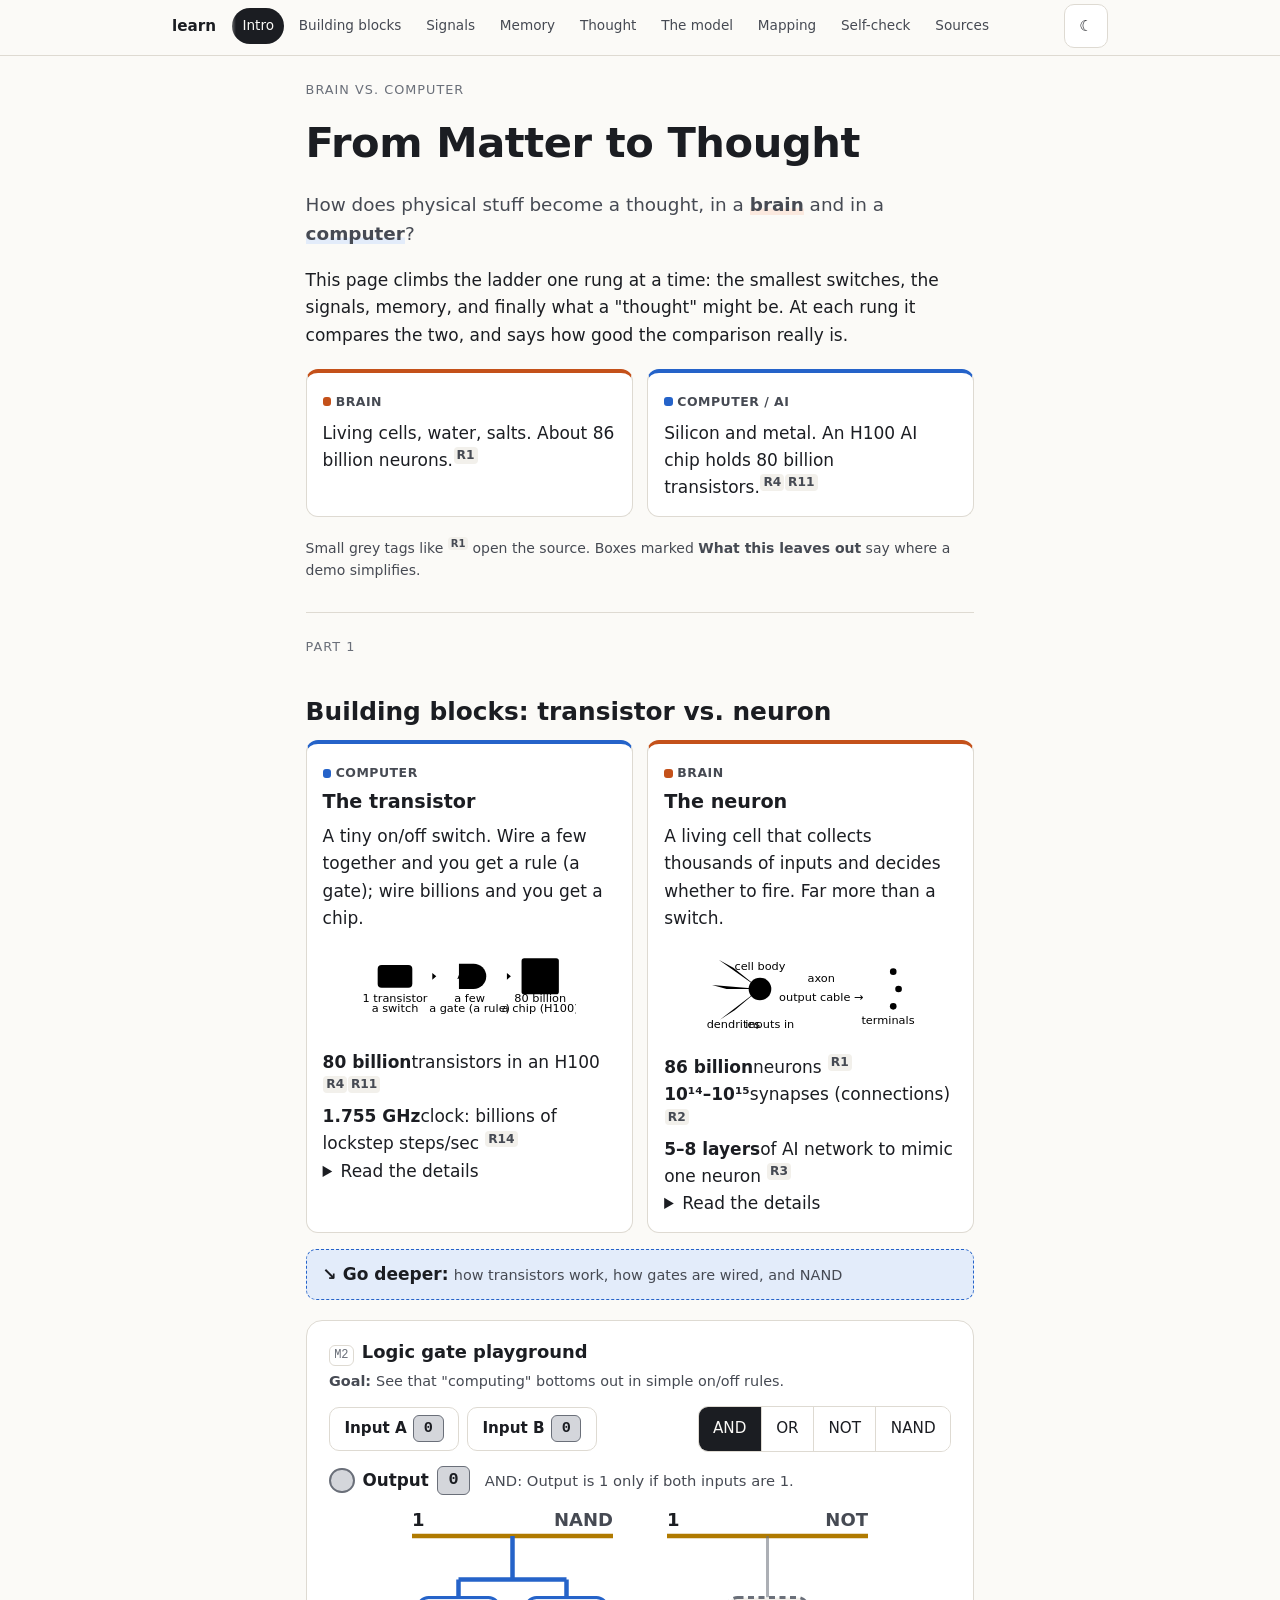
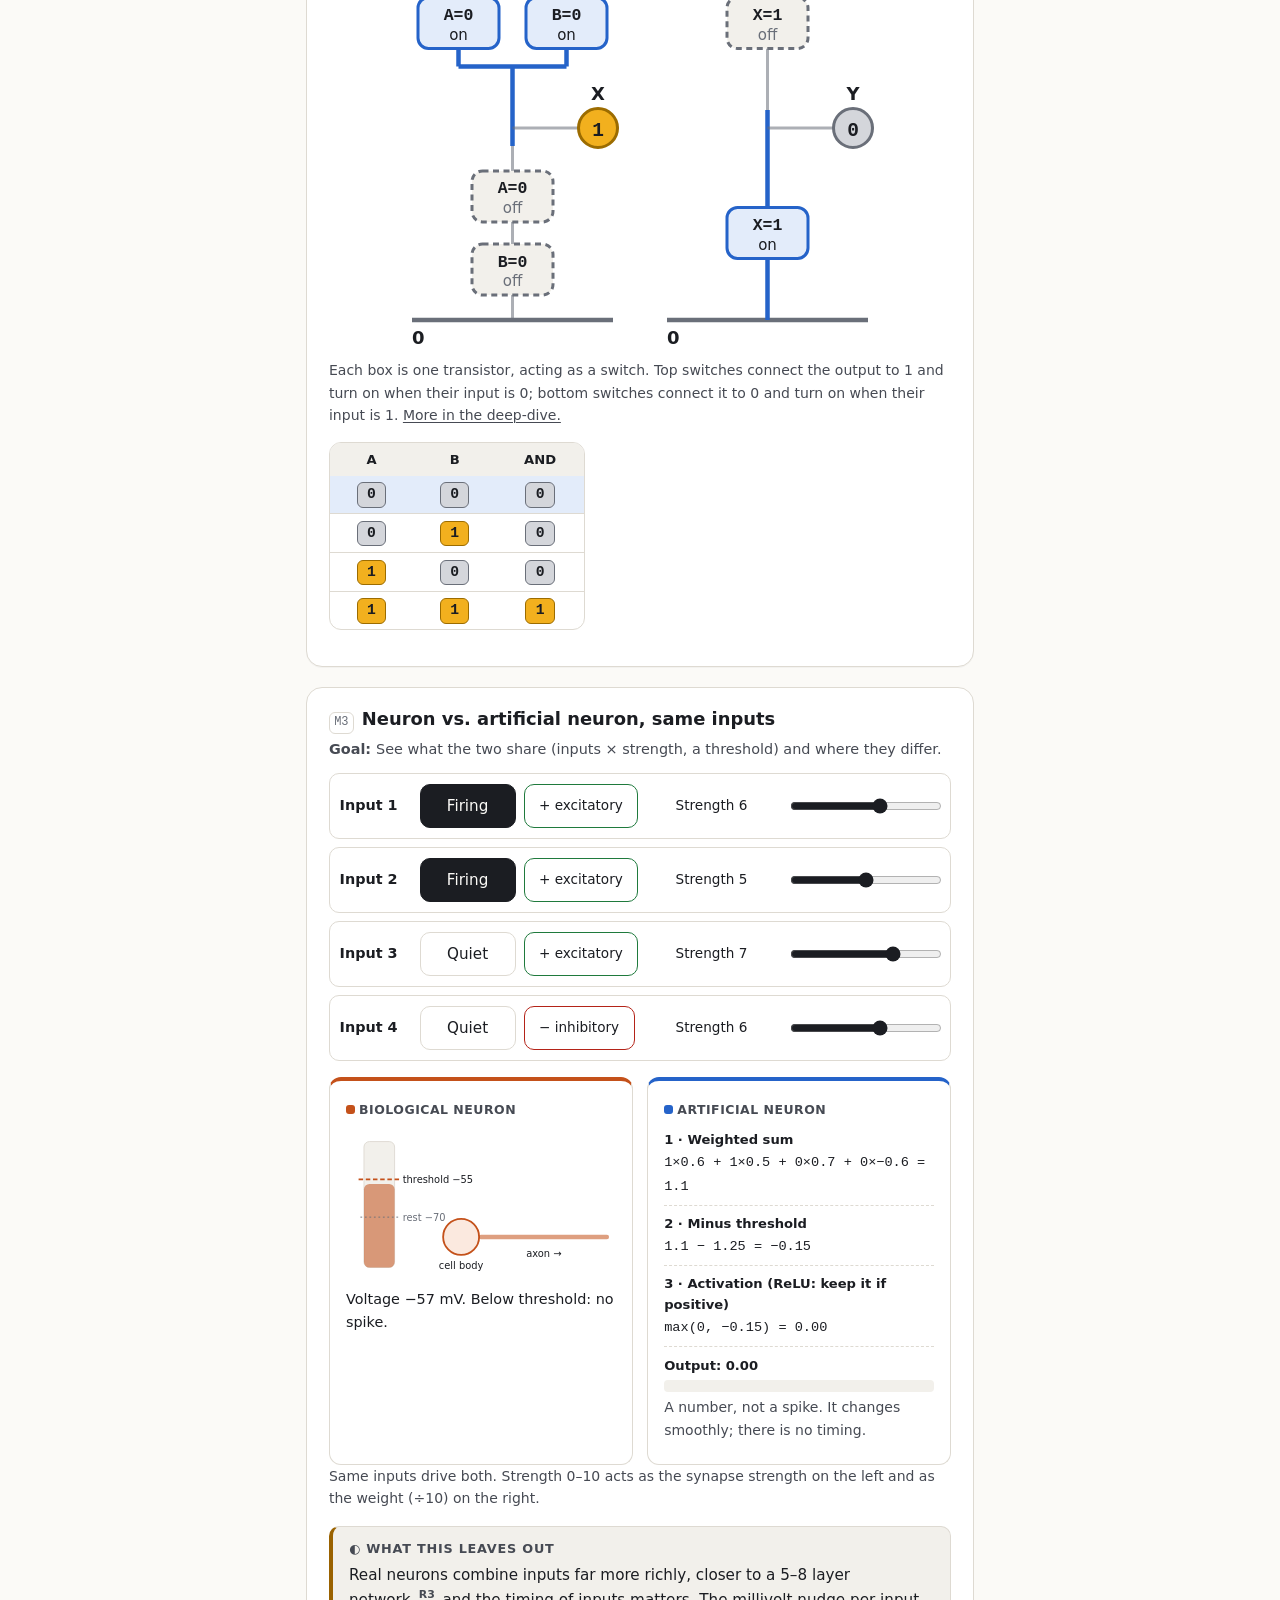
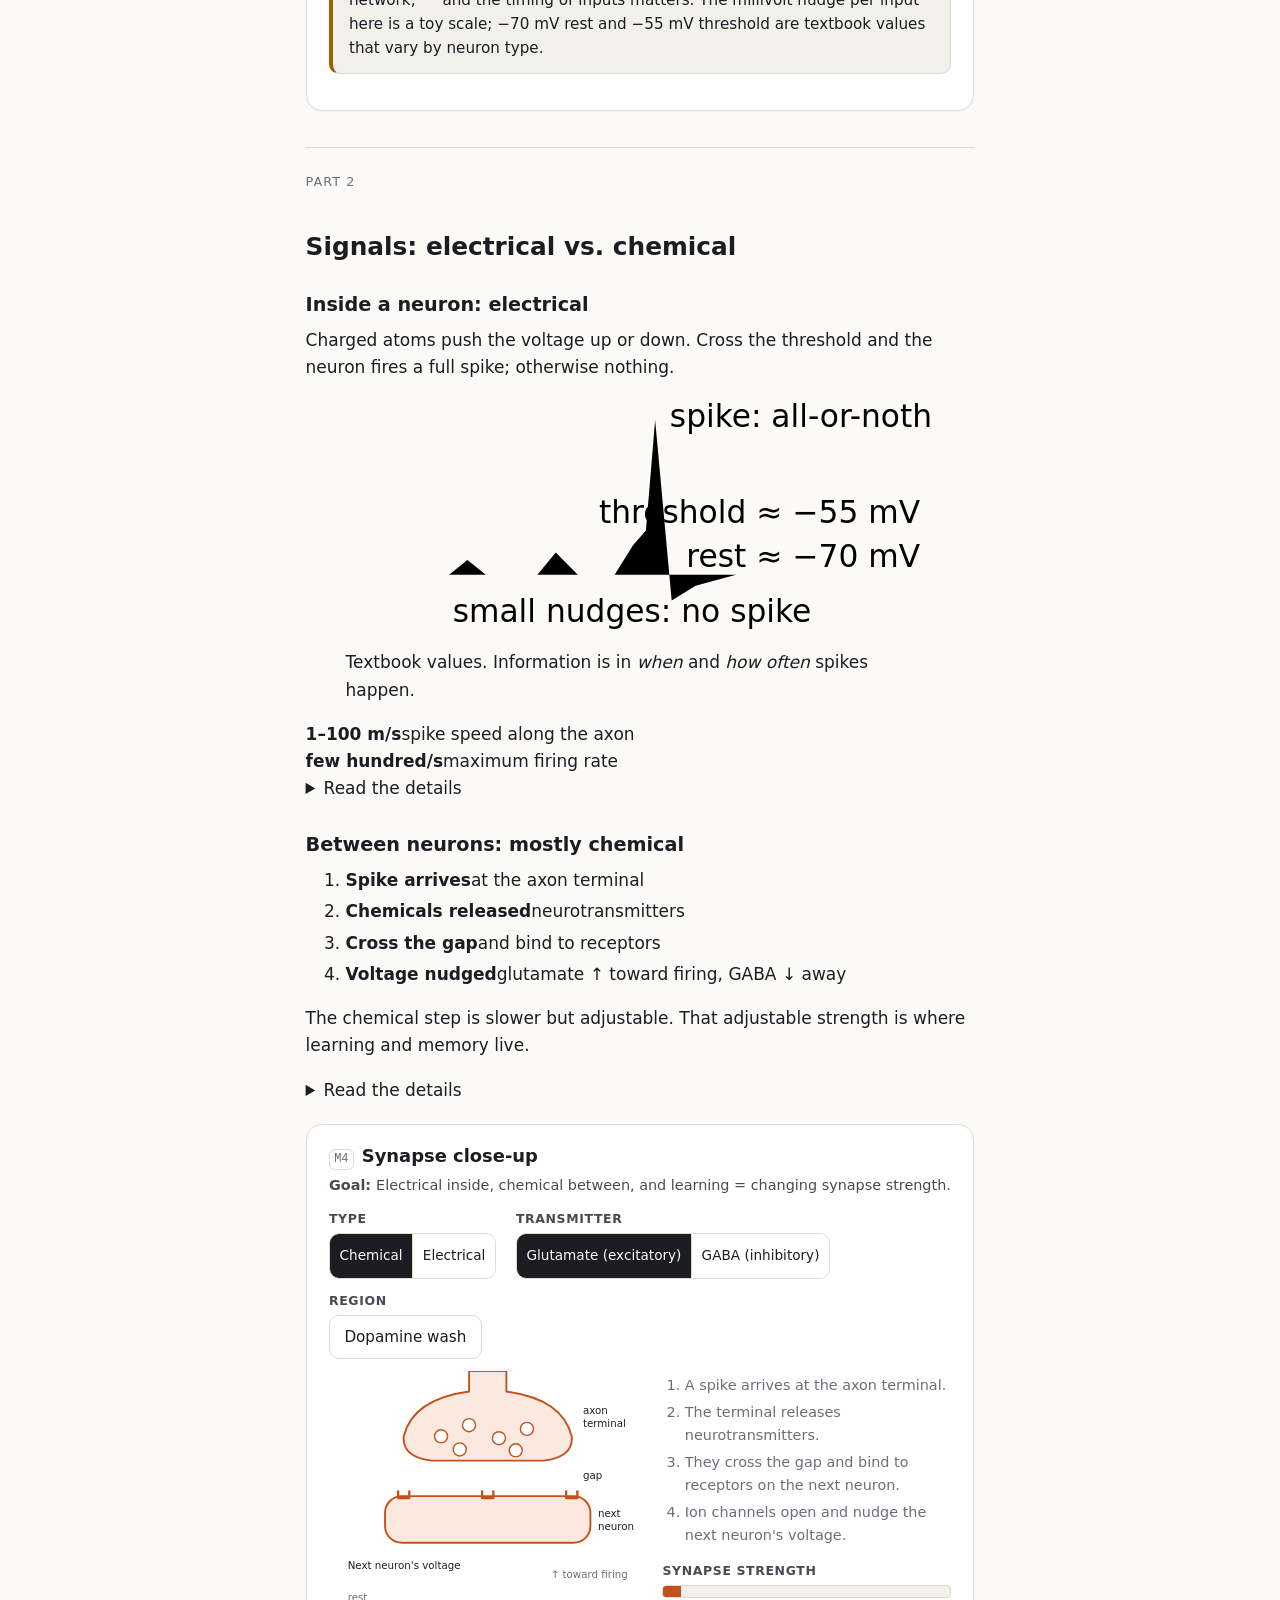
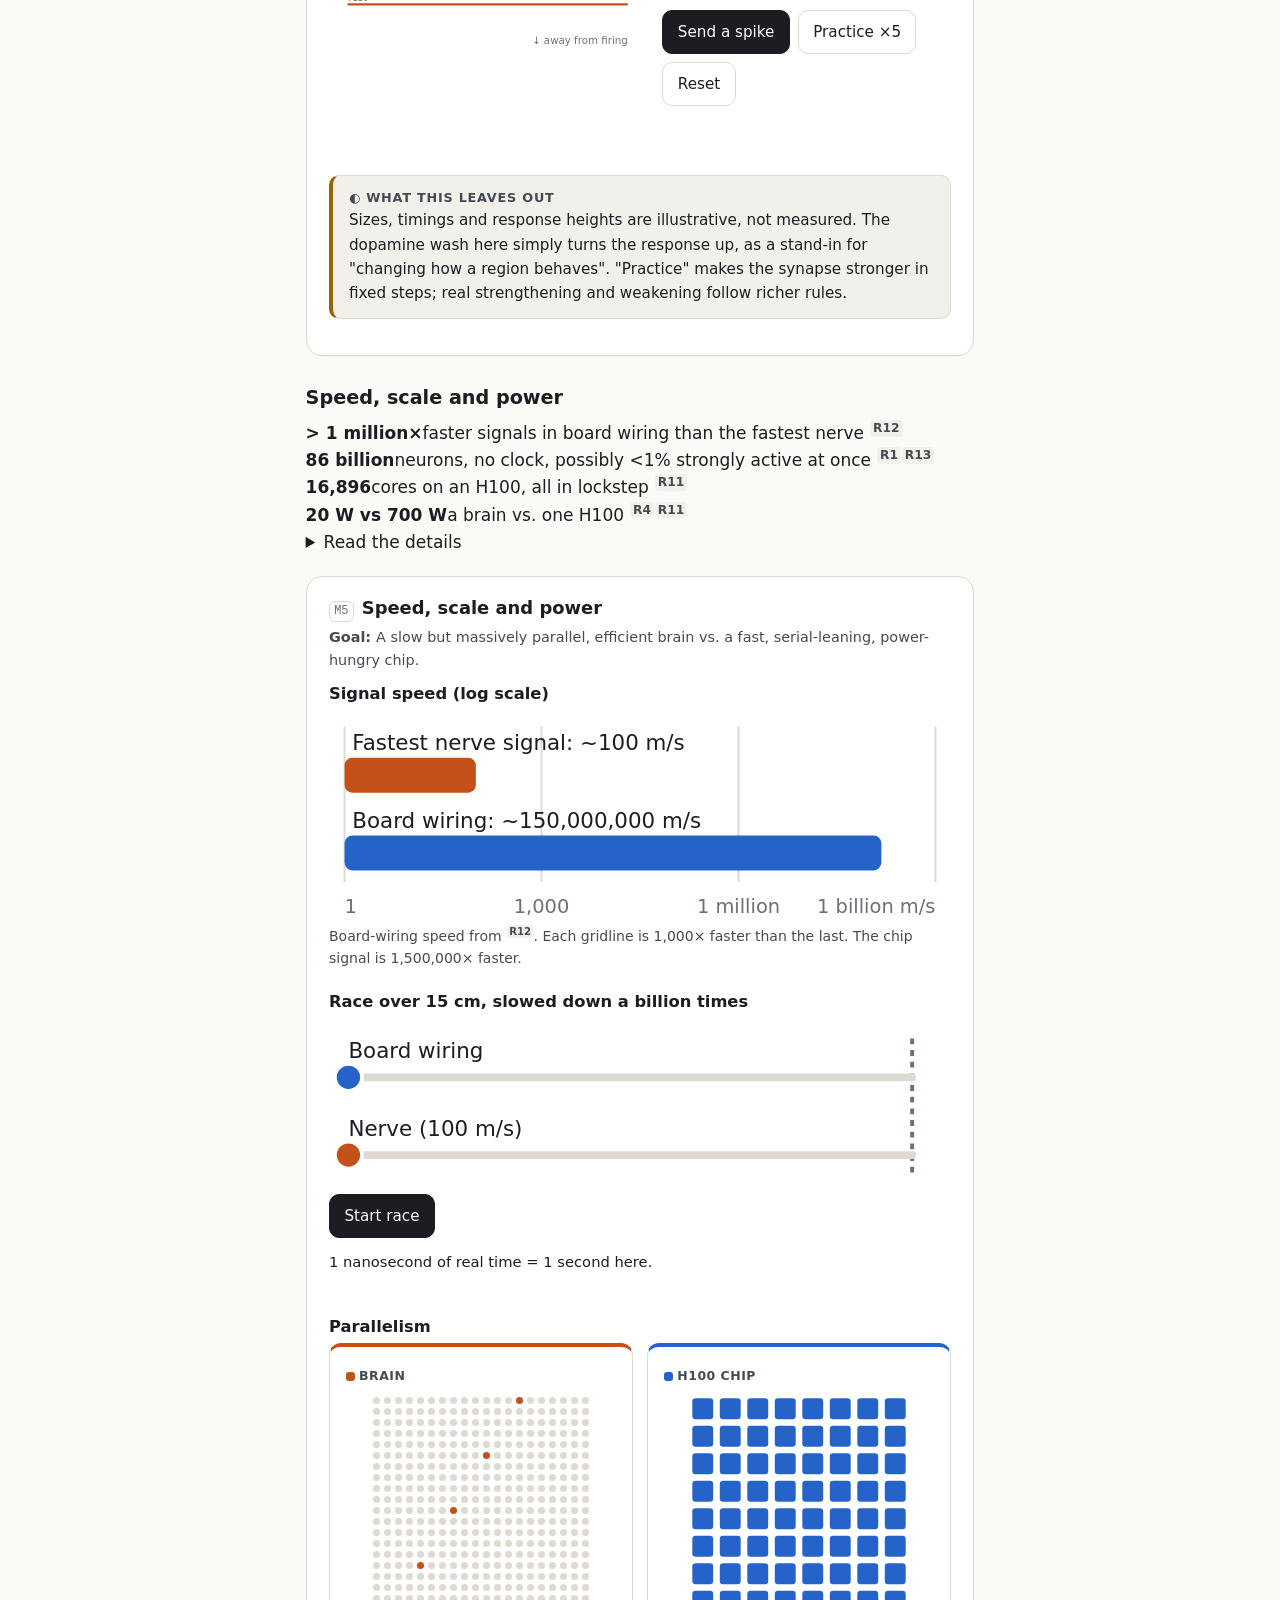
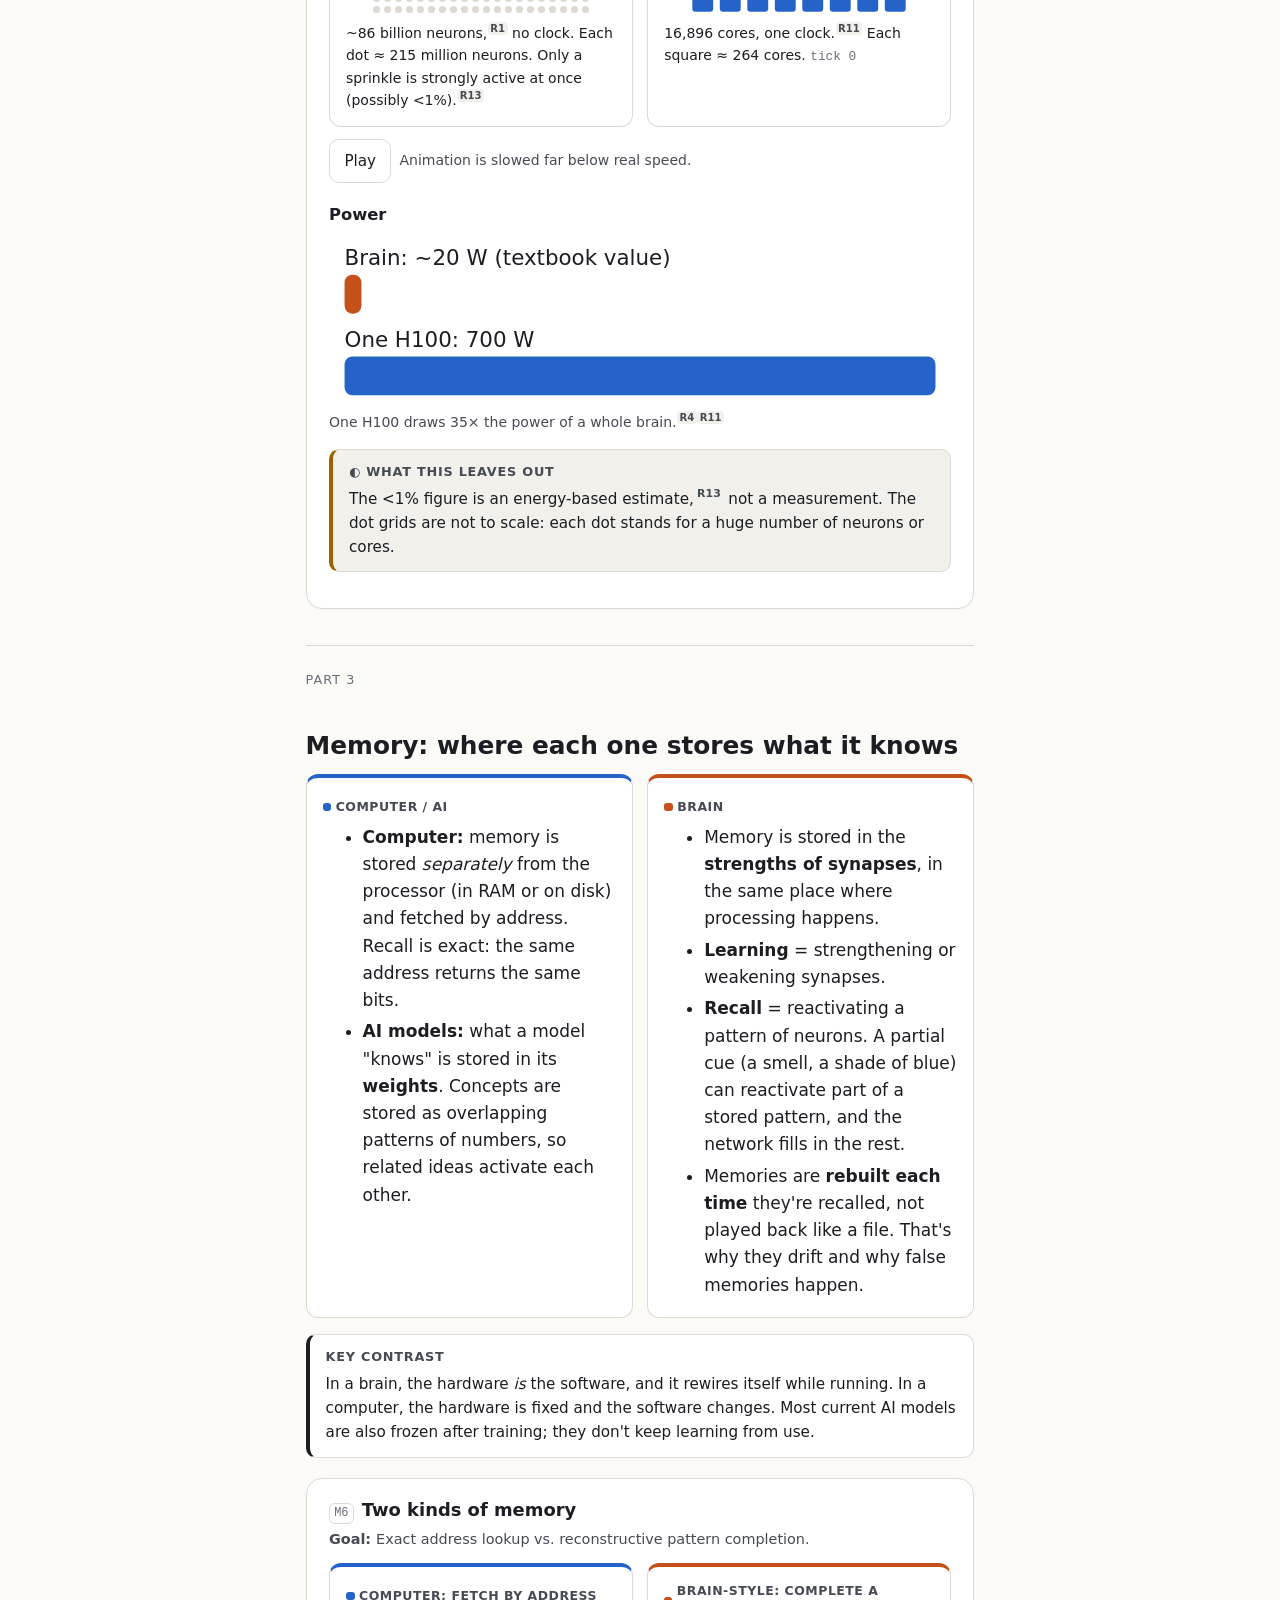
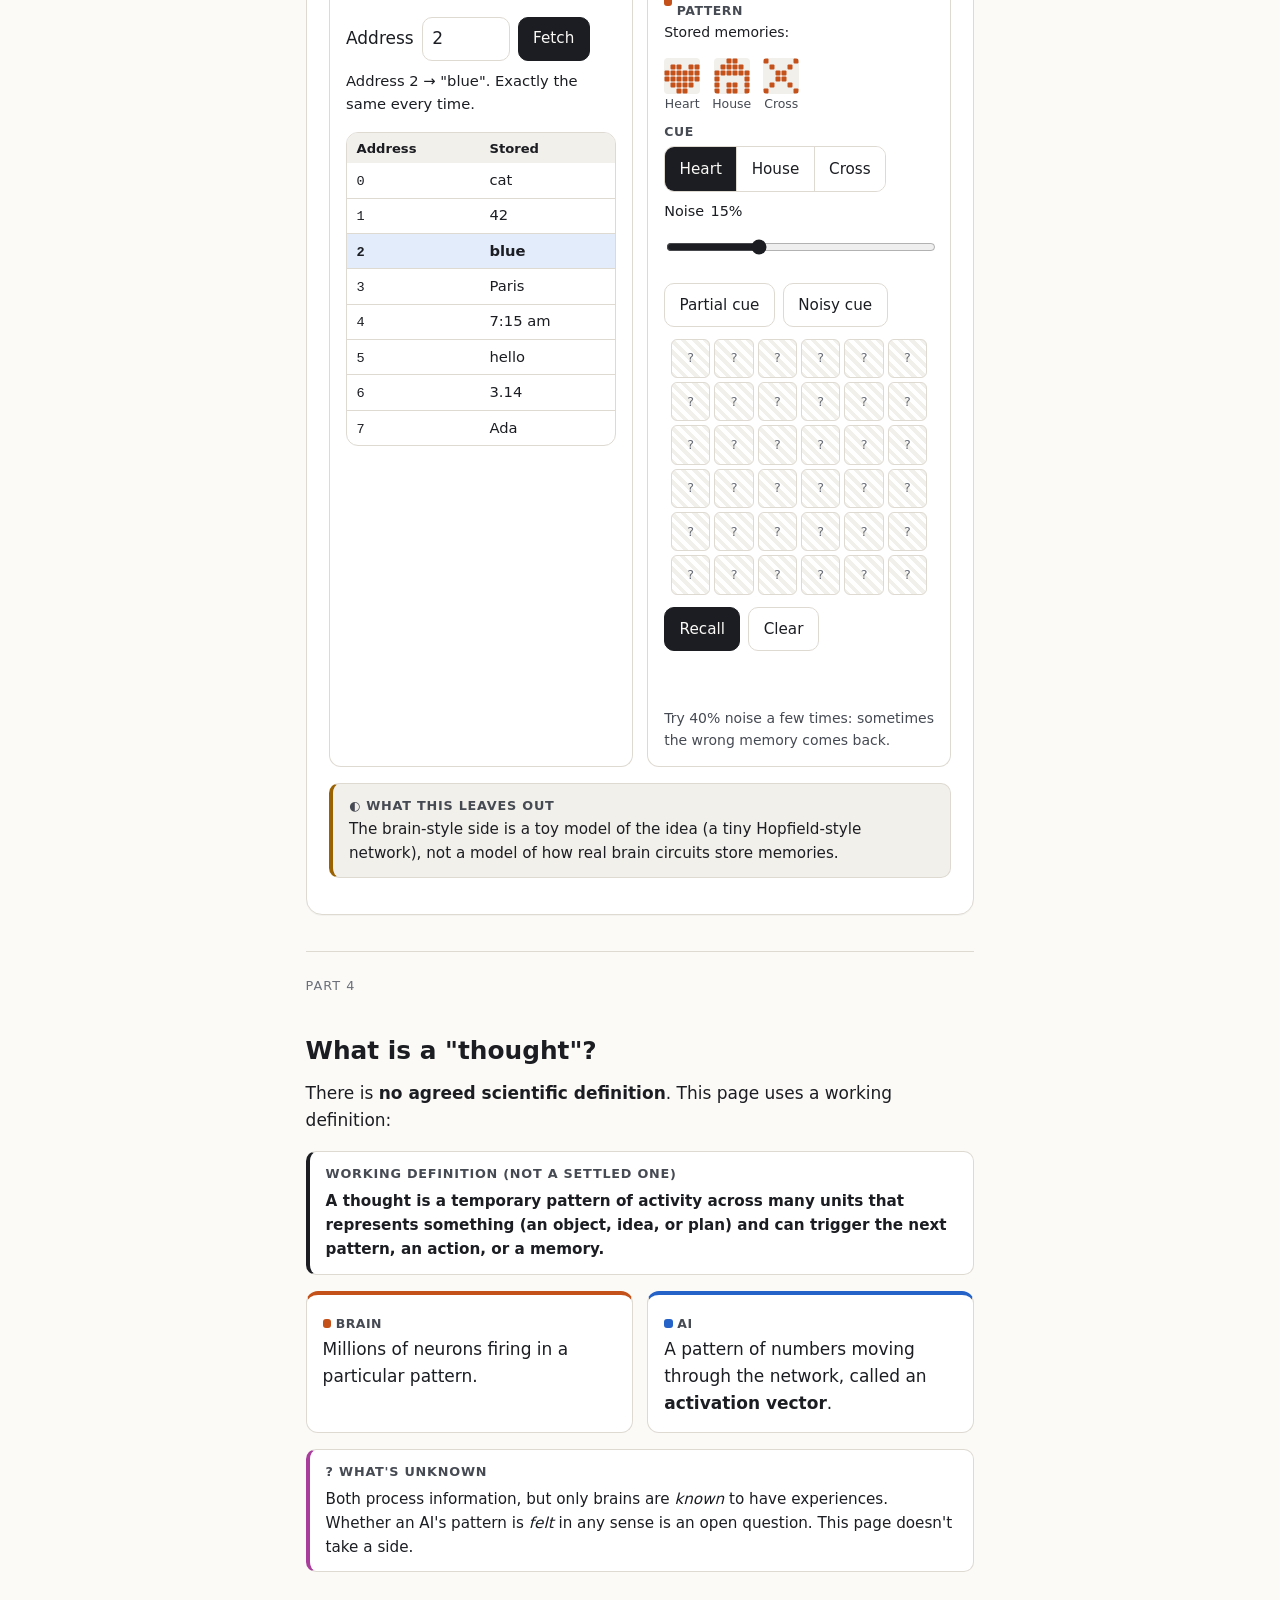
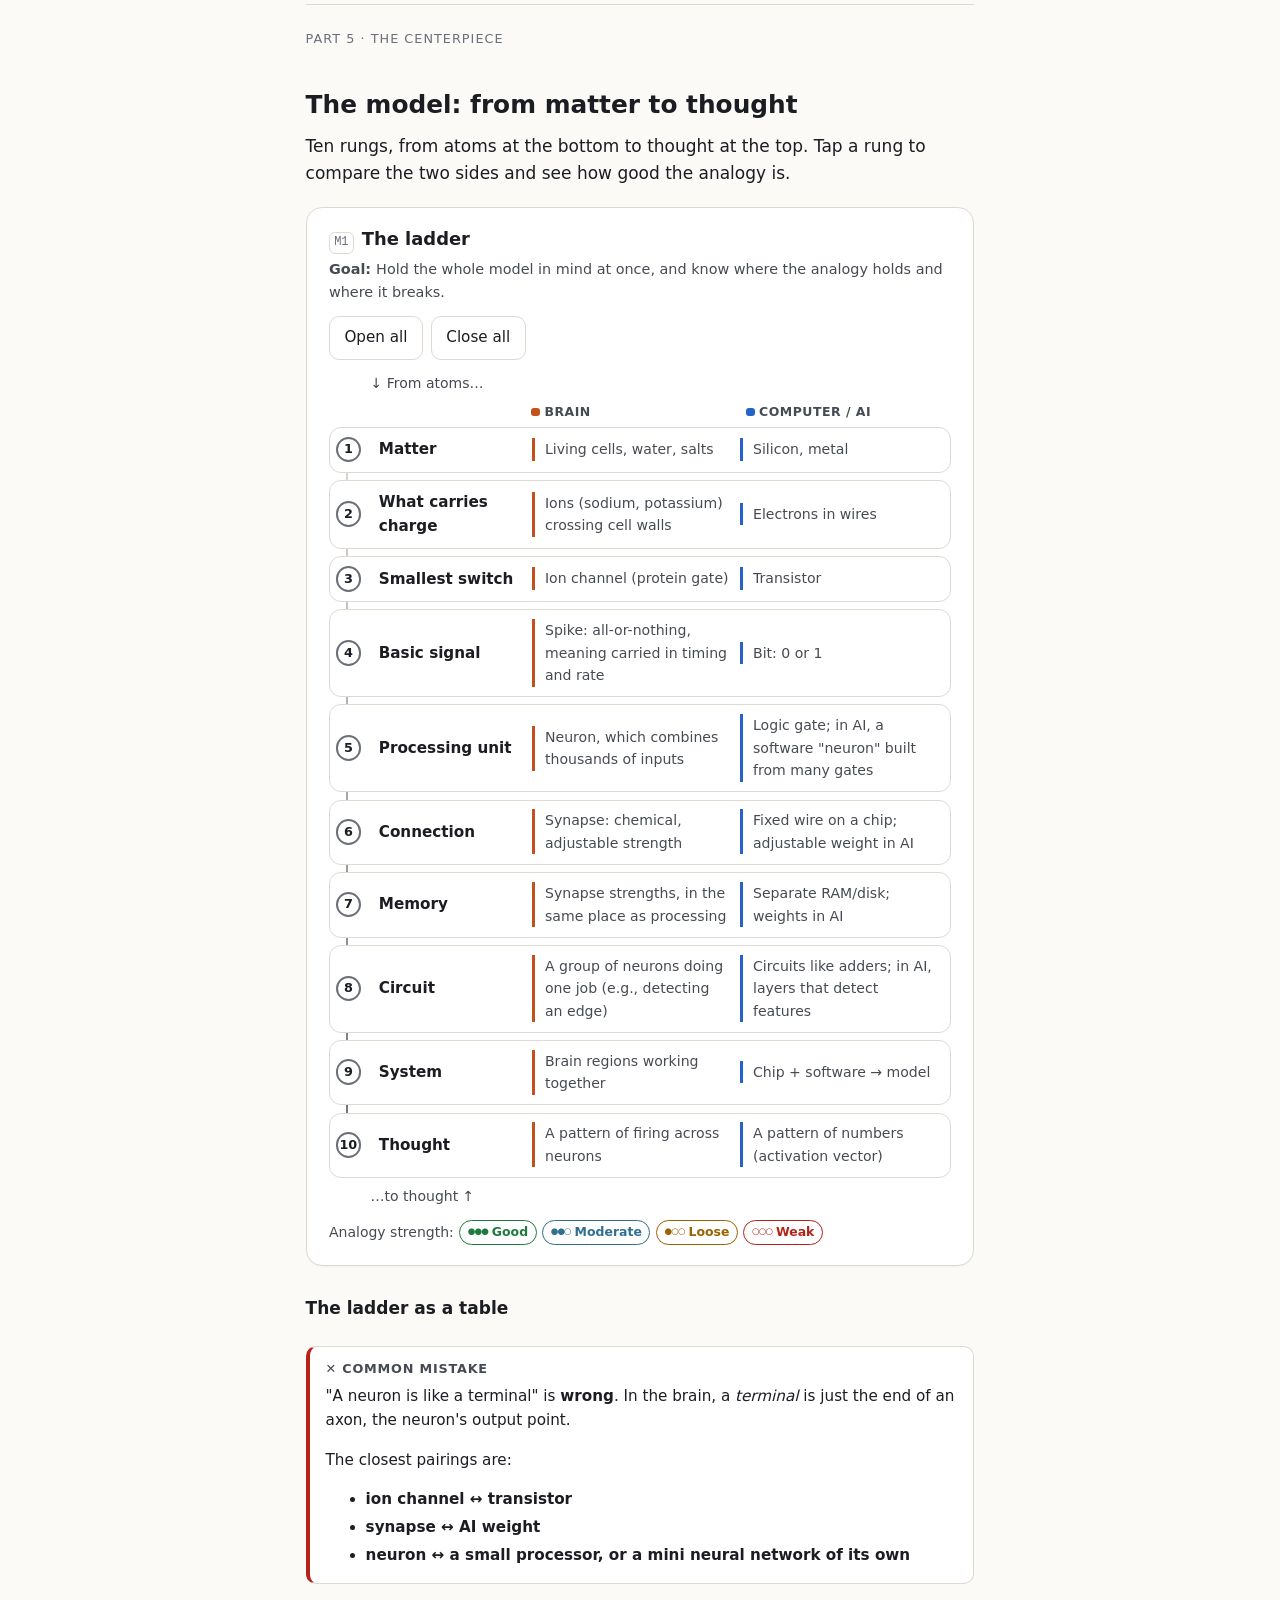
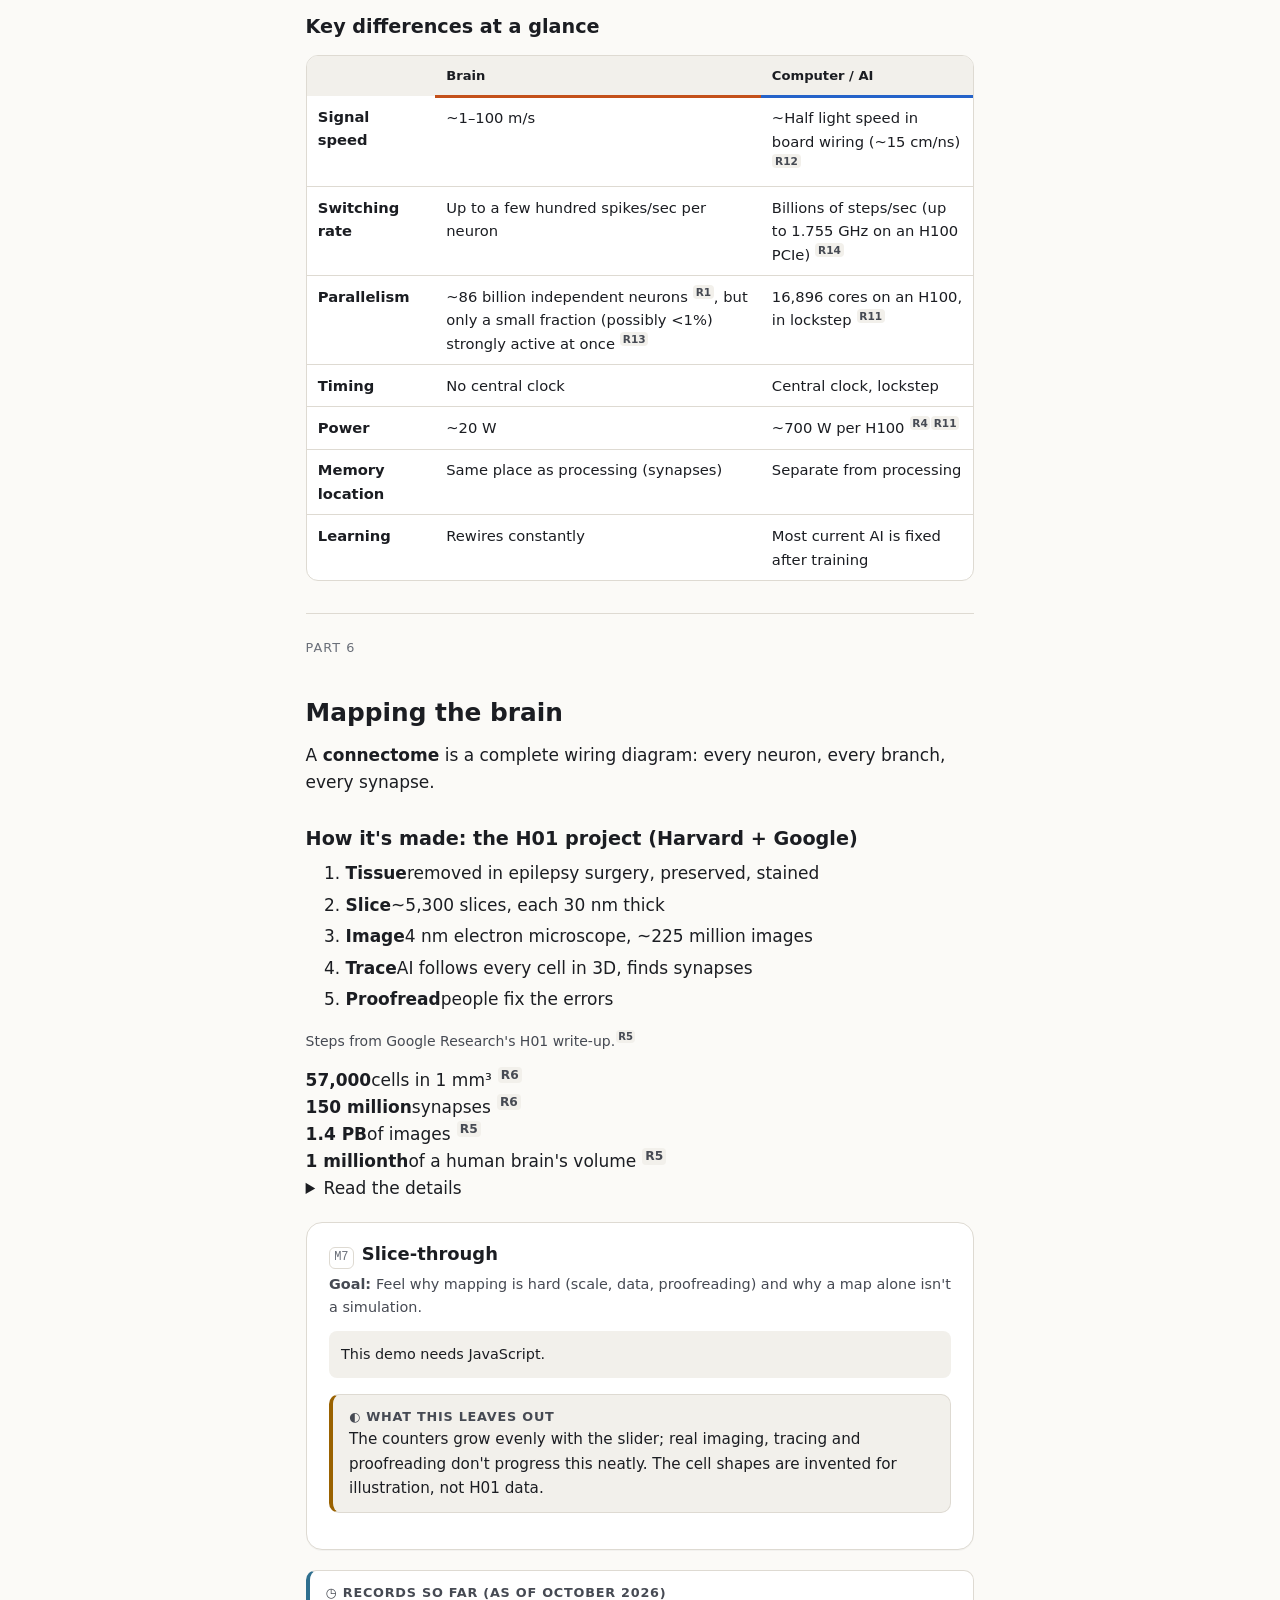
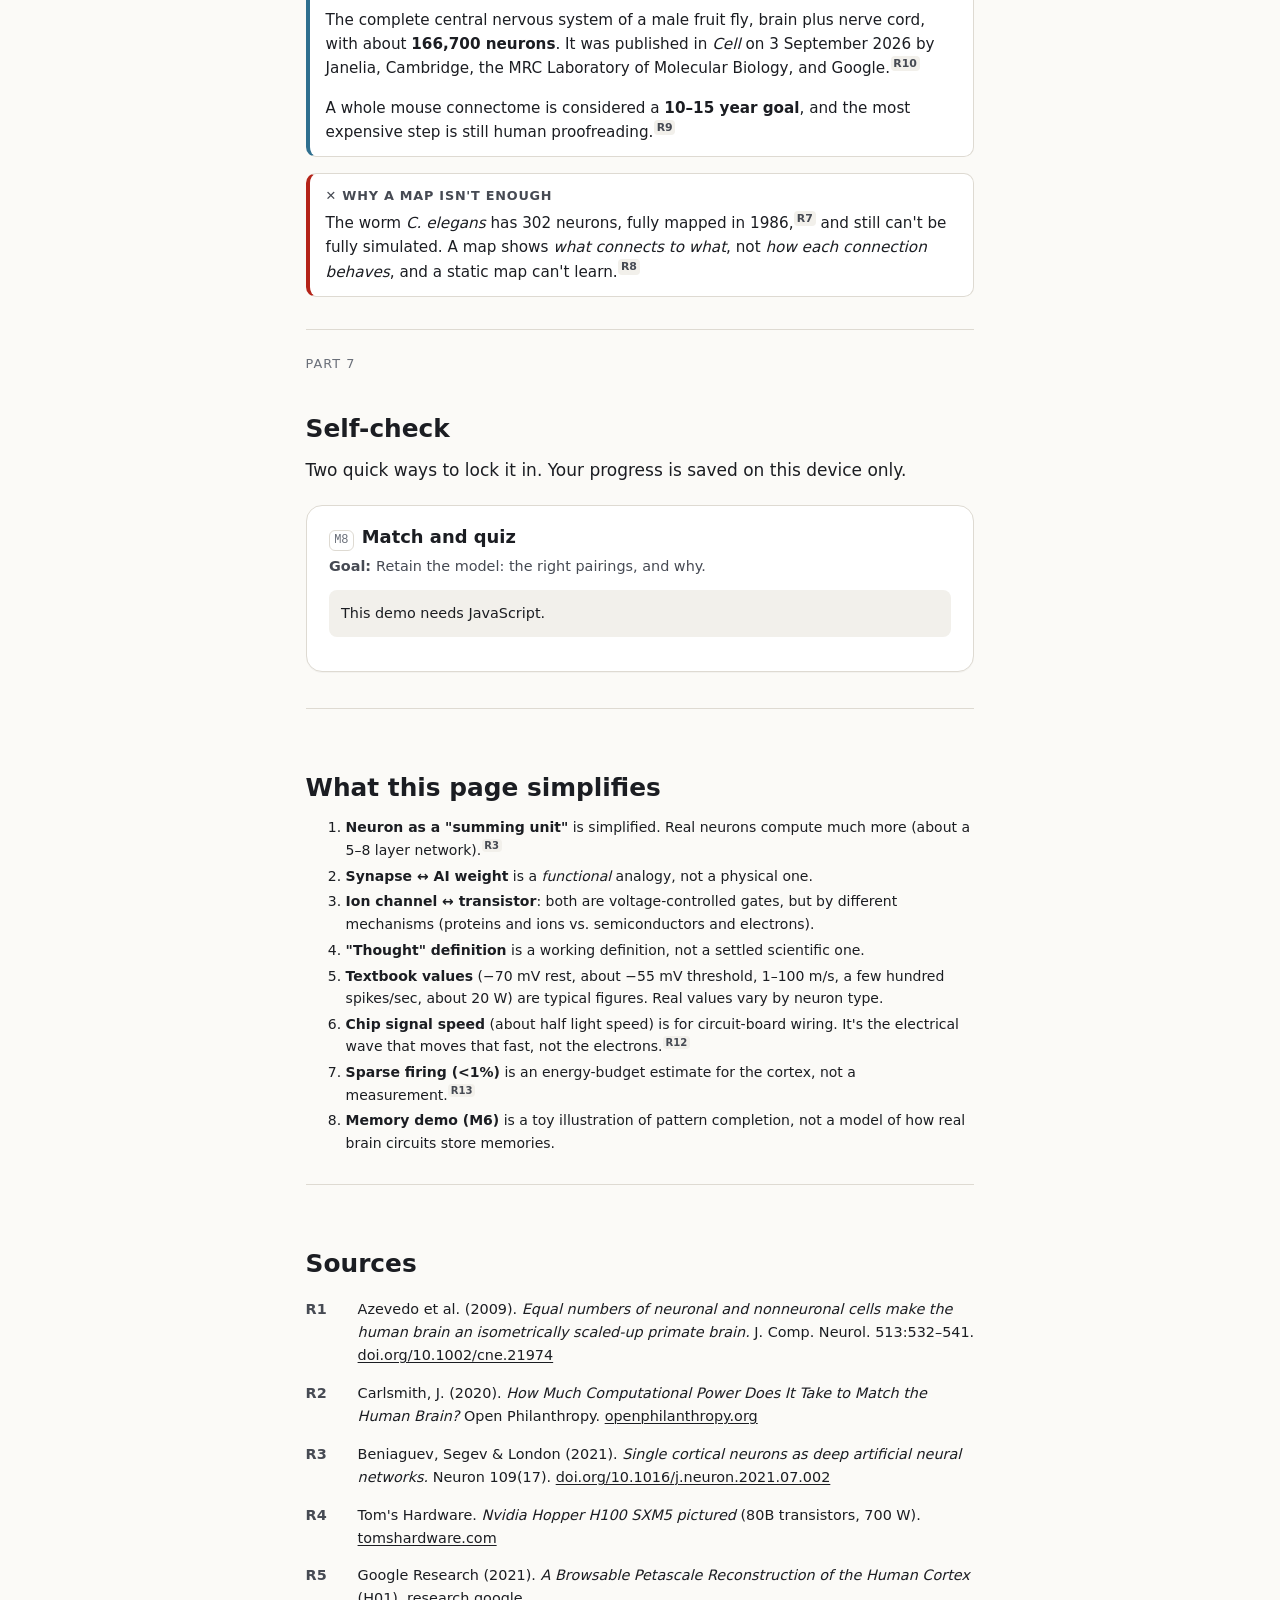
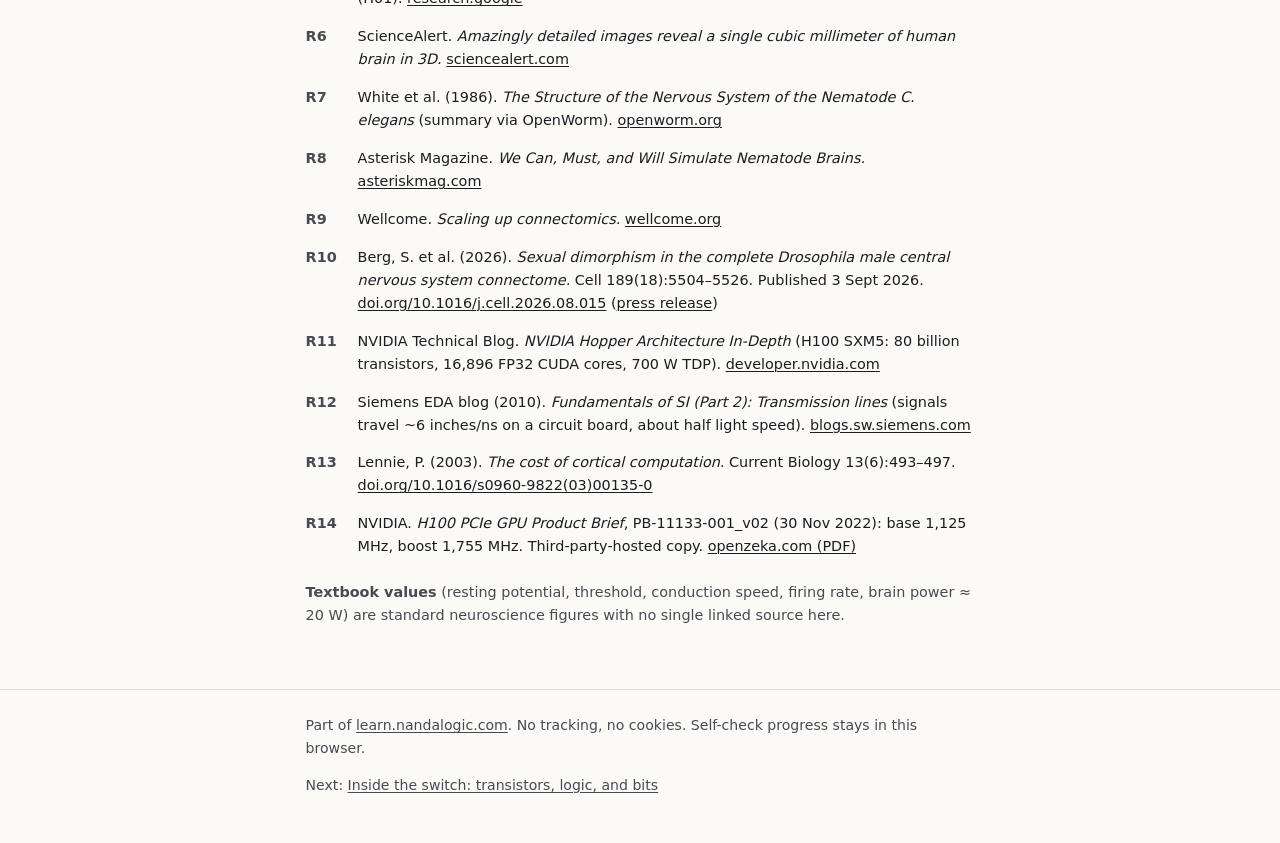
==== commit 99657baa: "Clear open TODOs on main page and deep-dive - Main page M5: drop the unsourced on-chip slowdown clau" ====
--- a/brain-vs-computer/index.html
+++ b/brain-vs-computer/index.html
@@ -10,6 +10,7 @@
 <link rel="stylesheet" href="/assets/site.css">
 <link rel="stylesheet" href="page.css">
 <script src="/assets/site.js" defer></script>
+<script src="/assets/widgets.js" defer></script>
 <script src="page.js" defer></script>
 </head>
 <body>
@@ -60,6 +61,31 @@
     <div class="side is-computer">
       <span class="tag">Computer</span>
       <h3>The transistor</h3>
+      <p class="tldr">A tiny on/off switch. Wire a few together and you get a rule (a gate); wire billions and you get a chip.</p>
+      <figure class="fig">
+        <svg viewBox="0 0 320 112" role="img" aria-label="One transistor is a switch; a few make a gate; 80 billion make a chip">
+          <rect x="22" y="24" width="52" height="34" rx="6" class="fl-comp-soft" stroke-width="2"/>
+          <text x="48" y="45" text-anchor="middle" class="lbl-b">on/off</text>
+          <text x="48" y="80" text-anchor="middle">1 transistor</text>
+          <text x="48" y="94" text-anchor="middle" class="lbl-muted">a switch</text>
+          <path d="M88 41 h22 m-6 -5 l6 5 l-6 5" class="st-muted" stroke-width="2"/>
+          <path d="M128 41 h16 M128 33 h16 M128 49 h16" class="st-muted" stroke-width="1.5"/>
+          <path d="M144 22 h22 a19 19 0 0 1 0 38 h-22 Z" class="fl-comp-soft" stroke-width="2"/>
+          <text x="160" y="45" text-anchor="middle" class="lbl-b">AND</text>
+          <text x="160" y="80" text-anchor="middle">a few</text>
+          <text x="160" y="94" text-anchor="middle" class="lbl-muted">a gate (a rule)</text>
+          <path d="M200 41 h22 m-6 -5 l6 5 l-6 5" class="st-muted" stroke-width="2"/>
+          <rect x="238" y="14" width="56" height="54" rx="4" class="fl-comp-soft" stroke-width="2"/>
+          <path d="M250 14 v54 M262 14 v54 M274 14 v54 M286 14 v54 M238 27 h56 M238 41 h56 M238 55 h56" class="st-comp" stroke-width=".8"/>
+          <text x="266" y="80" text-anchor="middle">80 billion</text>
+          <text x="266" y="94" text-anchor="middle" class="lbl-muted">a chip (H100)</text>
+        </svg>
+      </figure>
+      <div class="stats">
+        <div class="stat"><b>80 billion</b><span>transistors in an H100 [R4][R11]</span></div>
+        <div class="stat"><b>1.755 GHz</b><span>clock: billions of lockstep steps/sec [R14]</span></div>
+      </div>
+      <details class="more"><summary>Read the details</summary><div class="more-body">
       <ul>
         <li><b>Basic unit: the transistor.</b> A tiny switch controlled by electricity: on or off. A modern AI chip (Nvidia H100) contains <b>80 billion</b> transistors.[R4][R11]</li>
         <li><b>Electricity:</b> electrons move through metal wires. High voltage = <span class="bit is-1">1</span>, low voltage = <span class="bit is-0">0</span> (a "bit").</li>
@@ -73,10 +99,31 @@
         <li><b>Clock:</b> the whole chip runs in lockstep to a central clock, taking billions of steps per second. NVIDIA lists the PCIe version of the H100 at up to <b>1.755 GHz</b> (1,755 million steps per second).[R14]</li>
         <li><b>AI on top:</b> an artificial neural network is <i>software</i> that imitates simplified neurons. Each "neuron" multiplies its inputs by learned numbers called <b>weights</b>, adds them up, and passes the result on. So AI is brain-inspired math running on logic gates.</li>
       </ul>
+      </div></details>
     </div>
     <div class="side is-brain">
       <span class="tag">Brain</span>
       <h3>The neuron</h3>
+      <p class="tldr">A living cell that collects thousands of inputs and decides whether to fire. Far more than a switch.</p>
+      <figure class="fig">
+        <svg viewBox="0 0 320 120" role="img" aria-label="A neuron: branching dendrites take inputs into the cell body; the axon carries the output to terminals">
+          <path d="M84 60 L44 28 L22 16 M44 28 L32 44 M84 60 L34 60 L12 54 M34 60 L18 74 M84 60 L46 92 L24 106 M46 92 L30 86" class="st-brain" stroke-width="2.5" stroke-linecap="round"/>
+          <circle cx="84" cy="60" r="17" class="fl-brain-soft" stroke-width="2.5"/>
+          <path d="M101 60 H252" class="st-brain" stroke-width="5" stroke-linecap="round"/>
+          <path d="M252 60 L284 34 M252 60 L292 60 M252 60 L284 86" class="st-brain" stroke-width="2.5" stroke-linecap="round"/>
+          <circle cx="284" cy="34" r="5" class="fl-brain"/><circle cx="292" cy="60" r="5" class="fl-brain"/><circle cx="284" cy="86" r="5" class="fl-brain"/>
+          <text x="4" y="118" class="lbl-b">dendrites</text><text x="62" y="118" class="lbl-muted">inputs in</text>
+          <text x="84" y="32" text-anchor="middle" class="lbl-b">cell body</text>
+          <text x="176" y="50" text-anchor="middle" class="lbl-b">axon</text><text x="176" y="78" text-anchor="middle" class="lbl-muted">output cable →</text>
+          <text x="316" y="112" text-anchor="end" class="lbl-b">terminals</text>
+        </svg>
+      </figure>
+      <div class="stats">
+        <div class="stat"><b>86 billion</b><span>neurons [R1]</span></div>
+        <div class="stat"><b>10¹⁴–10¹⁵</b><span>synapses (connections) [R2]</span></div>
+        <div class="stat"><b>5–8 layers</b><span>of AI network to mimic one neuron [R3]</span></div>
+      </div>
+      <details class="more"><summary>Read the details</summary><div class="more-body">
       <ul>
         <li><b>Basic unit: the neuron</b>, a living cell. The adult human brain has about <b>86 billion neurons</b> (86.1 ± 8.1 billion), plus a similar number of non-neuronal support cells (about 84.6 billion).[R1]</li>
         <li><b>Parts of a neuron:</b>
@@ -89,6 +136,7 @@
         <li><b>Connections:</b> roughly <b>10¹⁴–10¹⁵ synapses</b> (100 trillion to 1 quadrillion).[R2]</li>
         <li><b>A neuron is not a logic gate.</b> It combines thousands of inputs in complex ways. A 2021 study found that mimicking one realistic cortical neuron took an artificial deep network <b>5–8 layers</b> deep.[R3]</li>
       </ul>
+      </div></details>
     </div>
   </div>
 
@@ -119,6 +167,24 @@
   <h2>Signals: electrical vs. chemical</h2>
 
   <h3>Inside a neuron: electrical</h3>
+  <p class="tldr is-brain">Charged atoms push the voltage up or down. Cross the threshold and the neuron fires a full spike; otherwise nothing.</p>
+  <figure class="fig is-brain">
+    <svg viewBox="0 0 320 132" role="img" aria-label="Voltage trace: small nudges below threshold do nothing; crossing about minus 55 millivolts fires a full spike">
+      <line x1="8" x2="312" y1="96" y2="96" class="st-muted st-dash" stroke-width="1"/>
+      <line x1="8" x2="312" y1="72" y2="72" class="st-brain st-dash" stroke-width="1.5"/>
+      <polyline points="8,96 56,96 66,88 76,96 104,96 114,84 126,96 146,96 156,80 163,72 168,12 177,110 190,102 212,96 312,96" class="st-brain" stroke-width="2.5" stroke-linejoin="round"/>
+      <text x="312" y="92" text-anchor="end" class="lbl-muted">rest ≈ −70 mV</text>
+      <text x="312" y="68" text-anchor="end">threshold ≈ −55 mV</text>
+      <text x="176" y="16" class="lbl-b">spike: all-or-nothing</text>
+      <text x="58" y="122" class="lbl-muted">small nudges: no spike</text>
+    </svg>
+    <figcaption>Textbook values. Information is in <i>when</i> and <i>how often</i> spikes happen.</figcaption>
+  </figure>
+  <div class="stats is-brain">
+    <div class="stat"><b>1–100 m/s</b><span>spike speed along the axon</span></div>
+    <div class="stat"><b>few hundred/s</b><span>maximum firing rate</span></div>
+  </div>
+  <details class="more"><summary>Read the details</summary><div class="more-body">
   <ul>
     <li>The "electricity" isn't electrons in a wire. It's <b>charged atoms (ions)</b>, mainly sodium and potassium, flowing through tiny protein gates in the cell wall called <b>ion channels</b>.</li>
     <li>A resting neuron sits at about <b>−70 millivolts</b> (textbook value).</li>
@@ -126,8 +192,17 @@
     <li>A spike is <b>all-or-nothing</b>: it either fires fully or not at all. Information is carried in <i>when</i> and <i>how often</i> spikes happen.</li>
     <li>Spikes travel down the axon at about <b>1–100 meters per second</b>, and a neuron fires at most a few hundred times per second (textbook values).</li>
   </ul>
+  </div></details>
 
   <h3>Between neurons: mostly chemical</h3>
+  <ol class="strip is-brain">
+    <li><b>Spike arrives</b>at the axon terminal</li>
+    <li><b>Chemicals released</b>neurotransmitters</li>
+    <li><b>Cross the gap</b>and bind to receptors</li>
+    <li><b>Voltage nudged</b>glutamate ↑ toward firing, GABA ↓ away</li>
+  </ol>
+  <p class="tldr is-brain">The chemical step is slower but adjustable. That adjustable strength is where learning and memory live.</p>
+  <details class="more"><summary>Read the details</summary><div class="more-body">
   <ul>
     <li>The <b>synapse</b> is the tiny gap between one neuron's axon terminal and the next neuron's dendrite.</li>
     <li>Step by step:
@@ -145,6 +220,7 @@
     <li><b>Electrical synapses</b> (gap junctions) also exist. They're direct, fast, and less flexible, and they're the minority.</li>
     <li><b>Broadcast chemicals</b> (neuromodulators like dopamine and serotonin) wash over whole regions and change how those regions behave, like a global settings change. Hormones act even more slowly, through the blood.</li>
   </ul>
+  </div></details>
 
   <!-- M4 -->
   <div class="module is-brain" id="m4" aria-labelledby="m4-title">
@@ -157,7 +233,14 @@
     </div>
   </div>
 
-  <h3>Speed comparison</h3>
+  <h3>Speed, scale and power</h3>
+  <div class="stats">
+    <div class="stat is-computer"><b>&gt; 1 million×</b><span>faster signals in board wiring than the fastest nerve [R12]</span></div>
+    <div class="stat is-brain"><b>86 billion</b><span>neurons, no clock, possibly &lt;1% strongly active at once [R1][R13]</span></div>
+    <div class="stat is-computer"><b>16,896</b><span>cores on an H100, all in lockstep [R11]</span></div>
+    <div class="stat"><b>20 W vs 700 W</b><span>a brain vs. one H100 [R4][R11]</span></div>
+  </div>
+  <details class="more"><summary>Read the details</summary><div class="more-body">
   <ul>
     <li>Electrical signals in circuit-board wiring travel at about <b>half the speed of light</b>, about <b>15 cm (6 inches) per nanosecond</b>.[R12] That's more than a million times faster than the fastest nerve signal (~100 m/s).
       <ul><li>What travels that fast is the electrical <i>wave</i>, not the electrons themselves.[R12]</li></ul></li>
@@ -167,6 +250,7 @@
     <li>An H100 has <b>16,896</b> processing cores (CUDA cores), all marching to one clock.[R11]</li>
     <li><b>Power:</b> the brain runs on about <b>20 watts</b> (textbook value). One H100 is rated at <b>700 watts</b>.[R4][R11]</li>
   </ul>
+  </div></details>
 
   <!-- M5 -->
   <div class="module" id="m5" aria-labelledby="m5-title">
@@ -175,7 +259,7 @@
     <div class="module-body"><p class="noscript">This demo needs JavaScript.</p></div>
     <div class="callout leaves-out">
       <span class="callout-title">What this leaves out</span>
-      Signals inside a chip's tiny wires are slowed by resistance, so the board-wiring speed is a best case. <span class="todo">TODO: needs source</span> for the on-chip slowdown, or drop that clause. The &lt;1% figure is an energy-based estimate,[R13] not a measurement. The dot grids are not to scale: each dot stands for a huge number of neurons or cores.
+      The &lt;1% figure is an energy-based estimate,[R13] not a measurement. The dot grids are not to scale: each dot stands for a huge number of neurons or cores.
     </div>
   </div>
 </section>
@@ -307,7 +391,23 @@
   <p class="eyebrow">Part 6</p>
   <h2>Mapping the brain</h2>
   <p>A <b>connectome</b> is a complete wiring diagram: every neuron, every branch, every synapse.</p>
-  <h3>How it's made: the H01 project (Harvard + Google)[R5]</h3>
+  <h3>How it's made: the H01 project (Harvard + Google)</h3>
+  <ol class="strip is-brain">
+    <li><b>Tissue</b>removed in epilepsy surgery, preserved, stained</li>
+    <li><b>Slice</b>~5,300 slices, each 30 nm thick</li>
+    <li><b>Image</b>4 nm electron microscope, ~225 million images</li>
+    <li><b>Trace</b>AI follows every cell in 3D, finds synapses</li>
+    <li><b>Proofread</b>people fix the errors</li>
+  </ol>
+  <p class="small muted">Steps from Google Research's H01 write-up.[R5]</p>
+  <div class="stats is-brain">
+    <div class="stat"><b>57,000</b><span>cells in 1 mm³ [R6]</span></div>
+    <div class="stat"><b>150 million</b><span>synapses [R6]</span></div>
+    <div class="stat"><b>1.4 PB</b><span>of images [R5]</span></div>
+    <div class="stat"><b>1 millionth</b><span>of a human brain's volume [R5]</span></div>
+  </div>
+  <details class="more"><summary>Read the details</summary><div class="more-body">
+  <p>How it's made (H01, Harvard + Google):[R5]</p>
   <ol>
     <li>A small piece of human brain tissue, removed during epilepsy surgery, is preserved and stained.</li>
     <li>It's cut into about <b>5,300 slices</b>, each <b>30 nanometers</b> thick.</li>
@@ -316,6 +416,8 @@
     <li>People proofread the errors.</li>
   </ol>
   <p><b>Result:</b> about <b>57,000 cells</b> and <b>150 million synapses</b> in one cubic millimeter,[R6] stored as <b>1.4 petabytes</b> of images. That's about <b>one-millionth</b> of a human brain's volume.[R5]</p>
+
+  </div></details>
 
   <!-- M7 -->
   <div class="module is-brain" id="m7" aria-labelledby="m7-title">
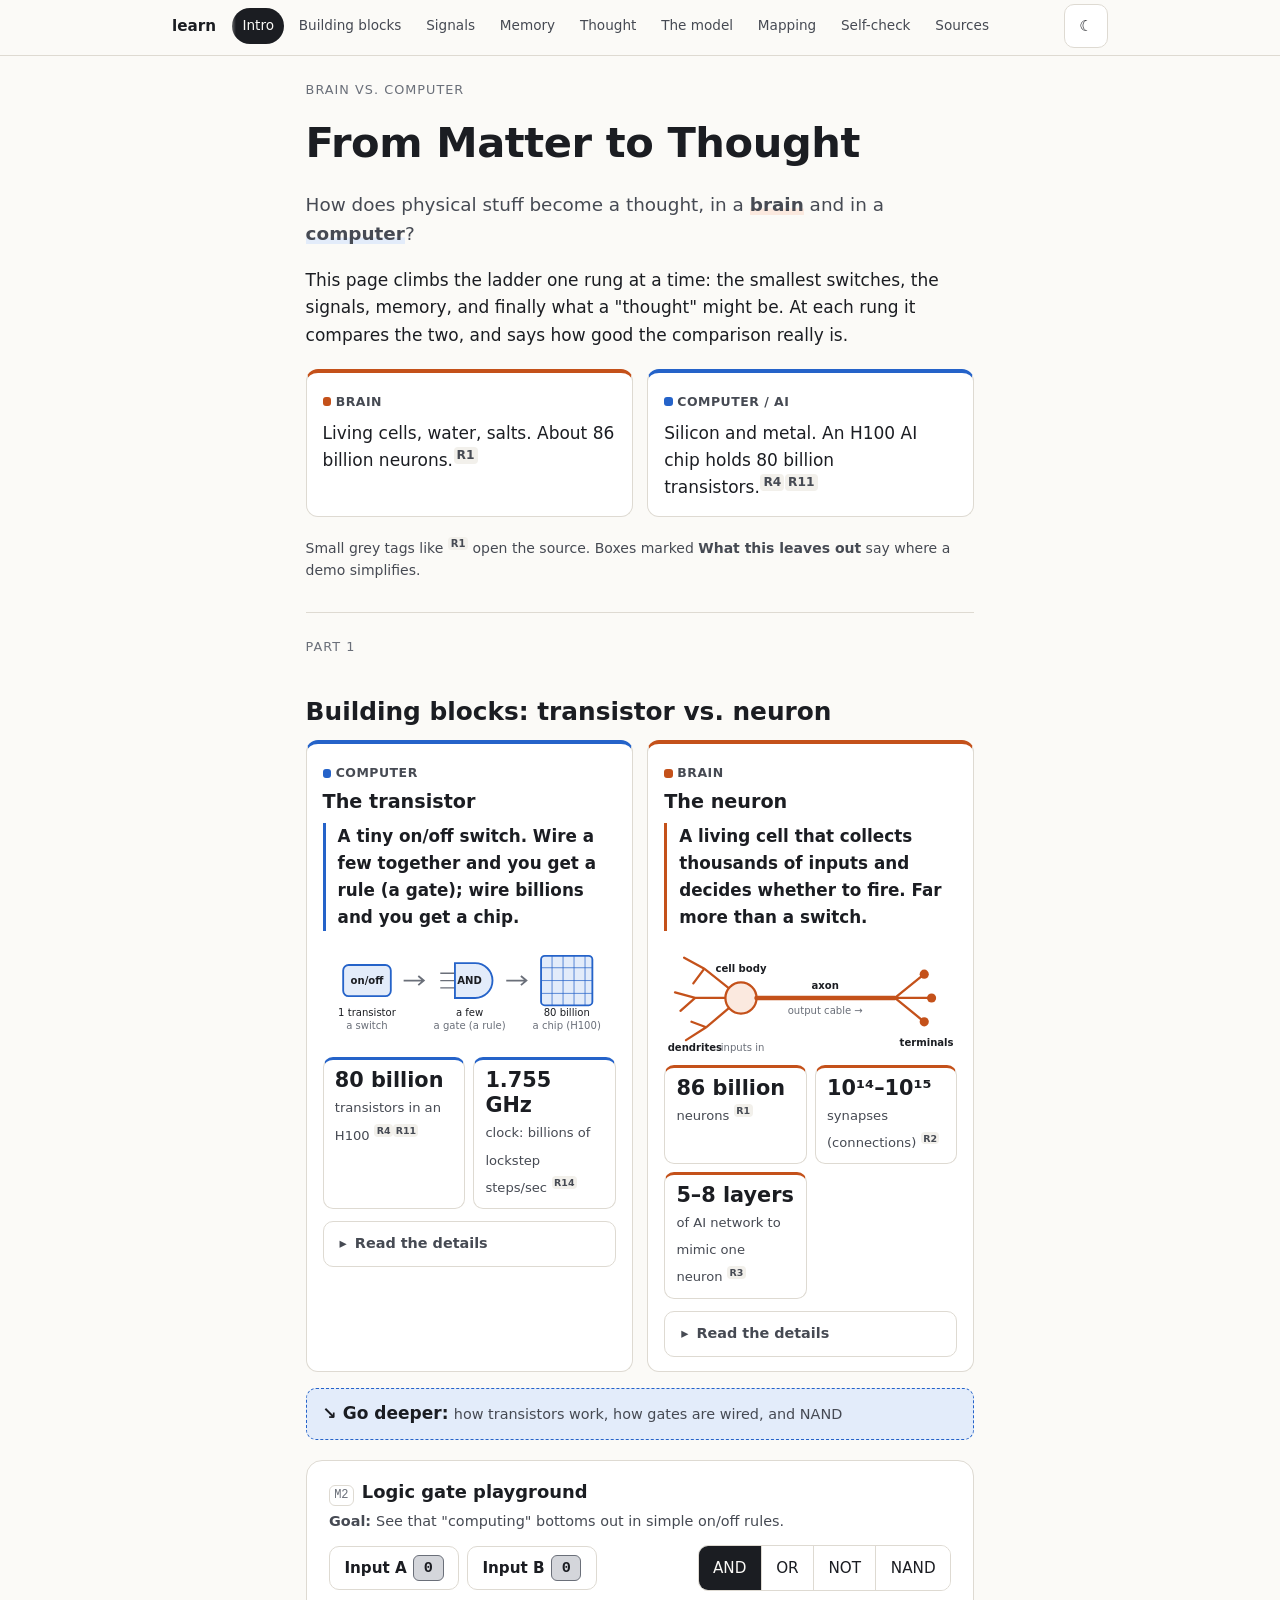
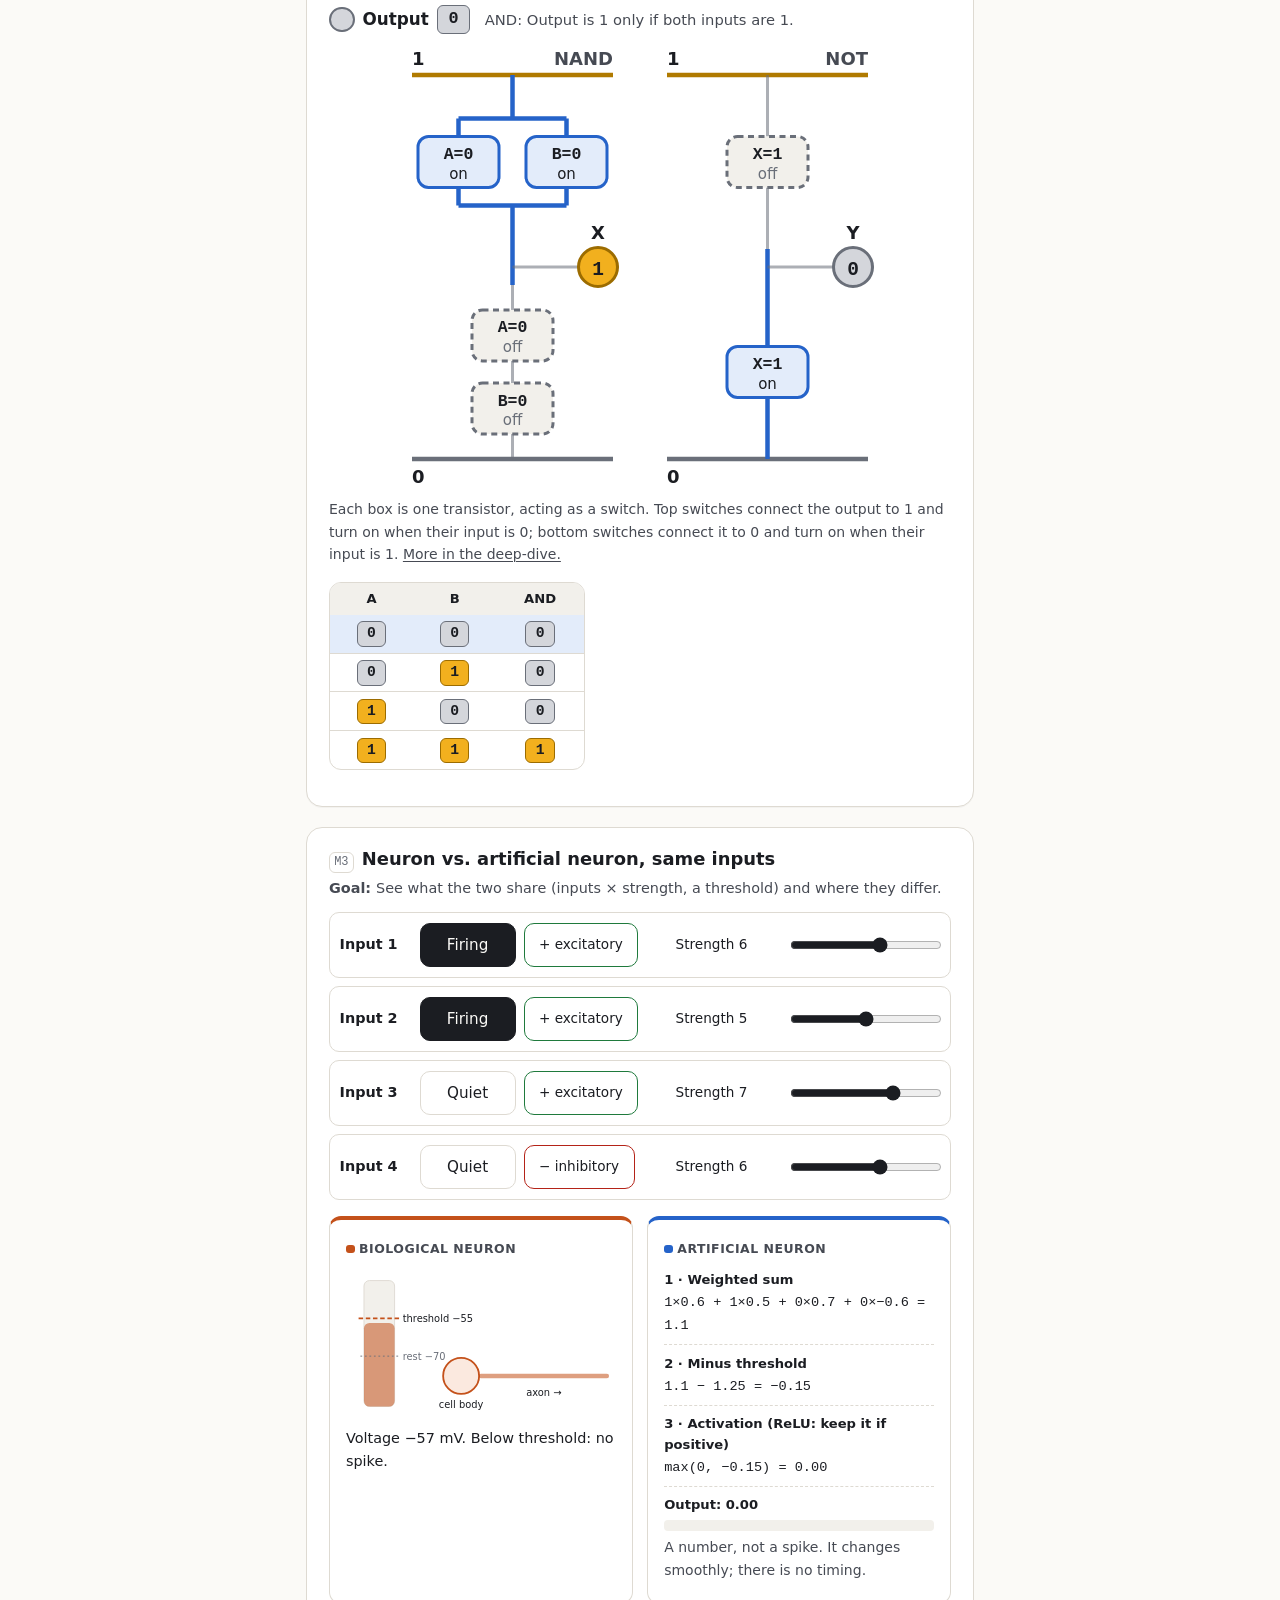
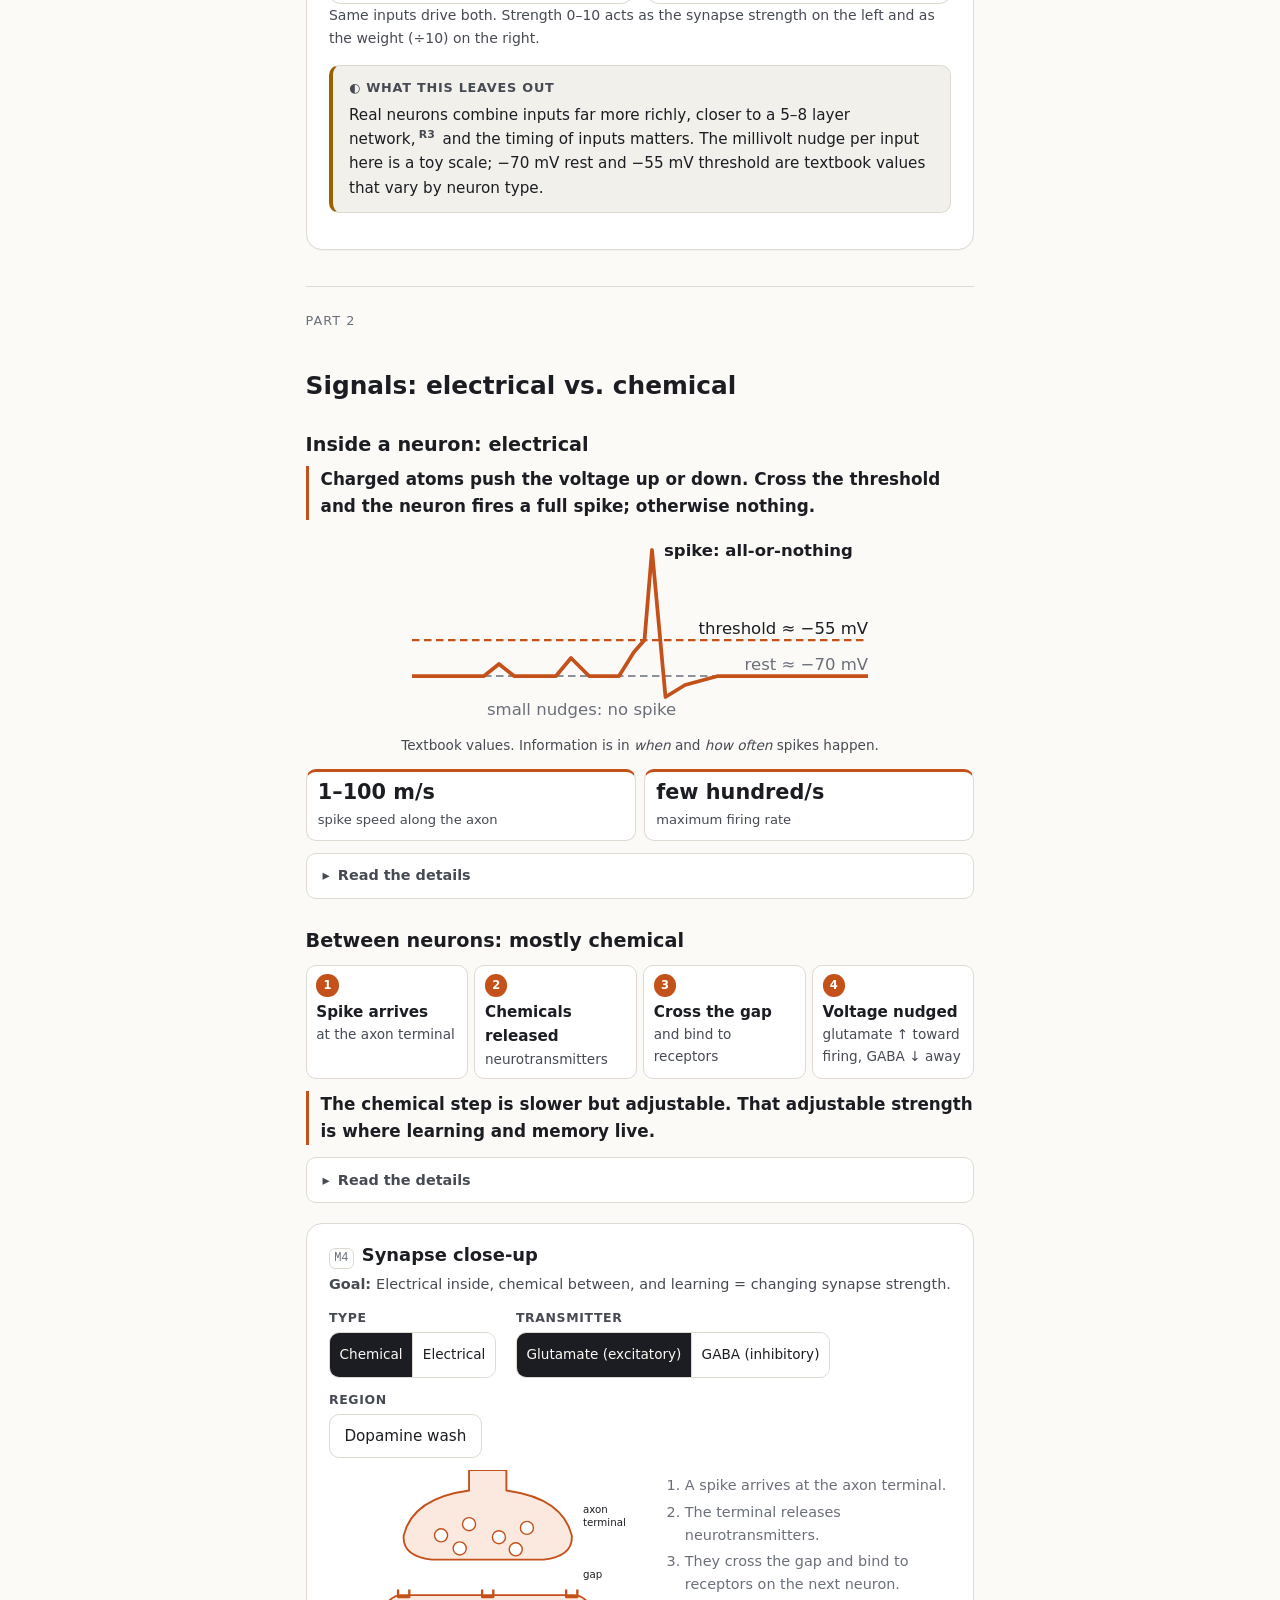
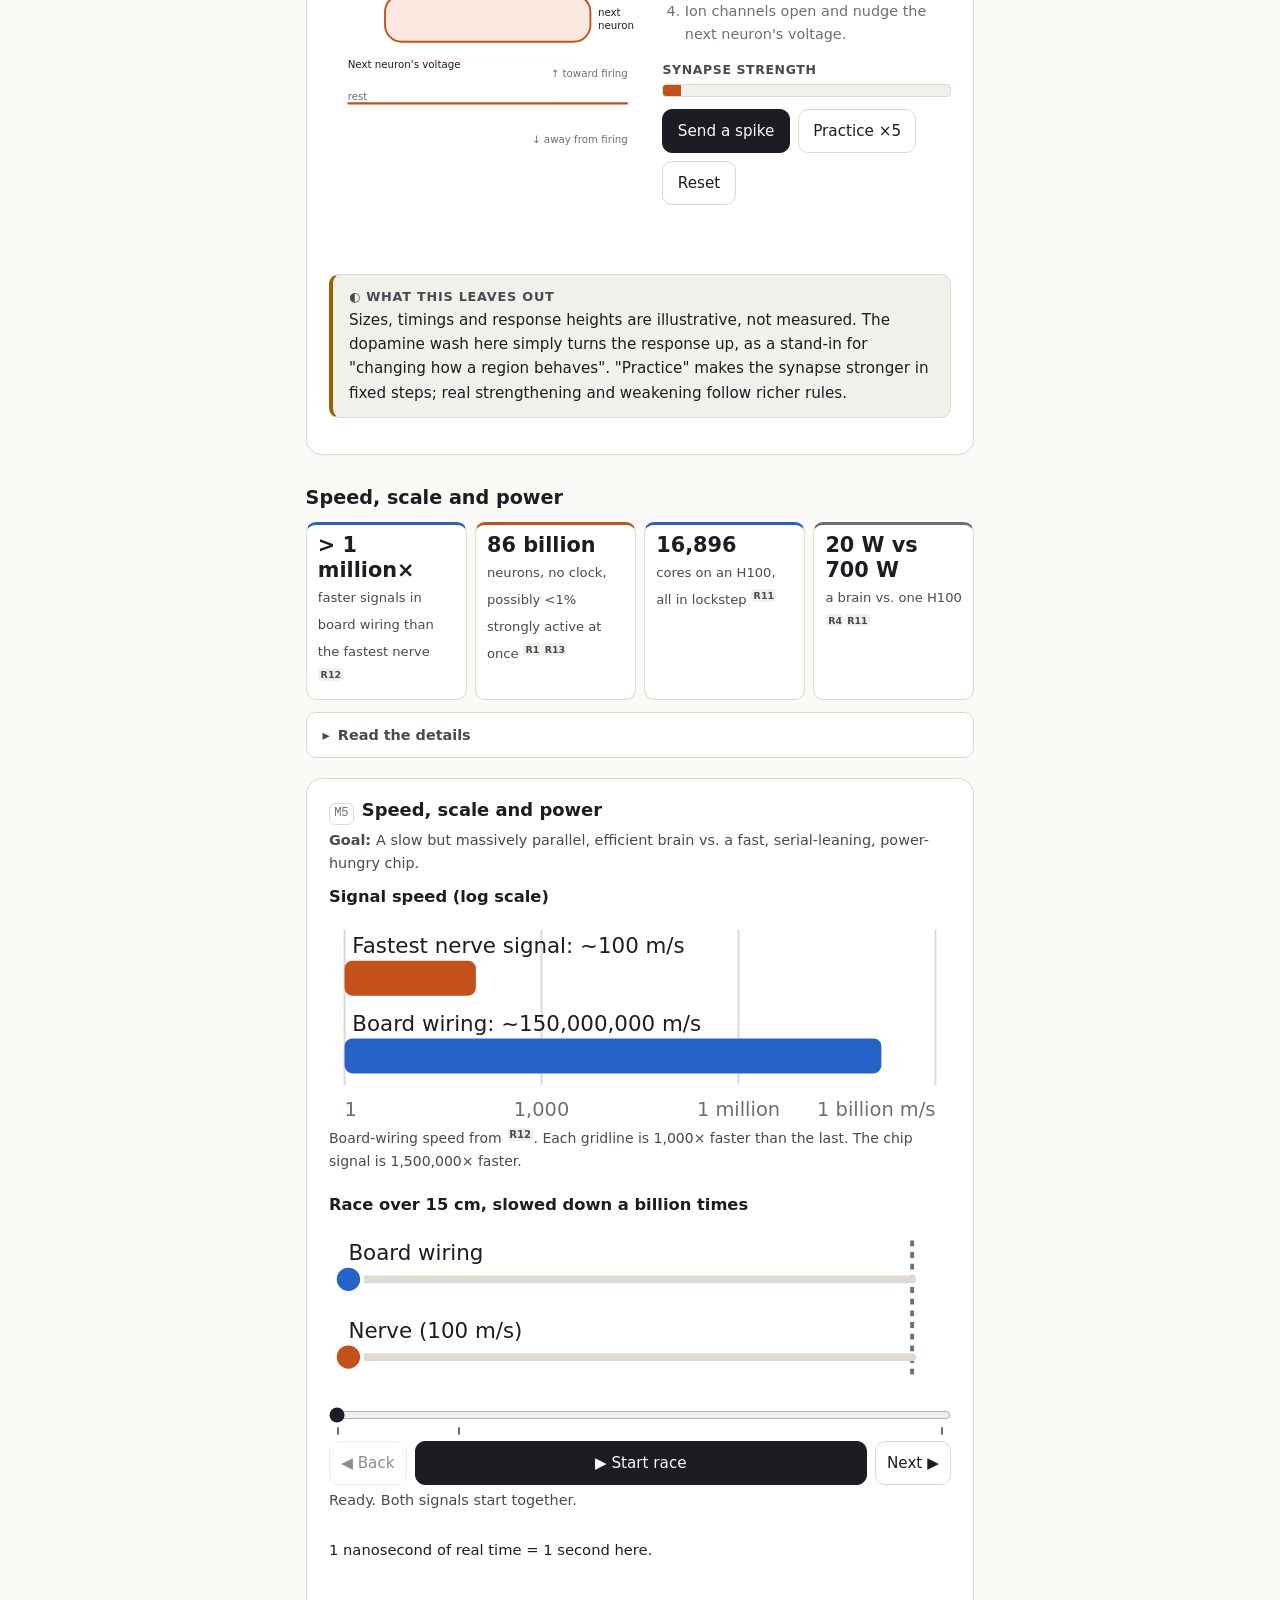
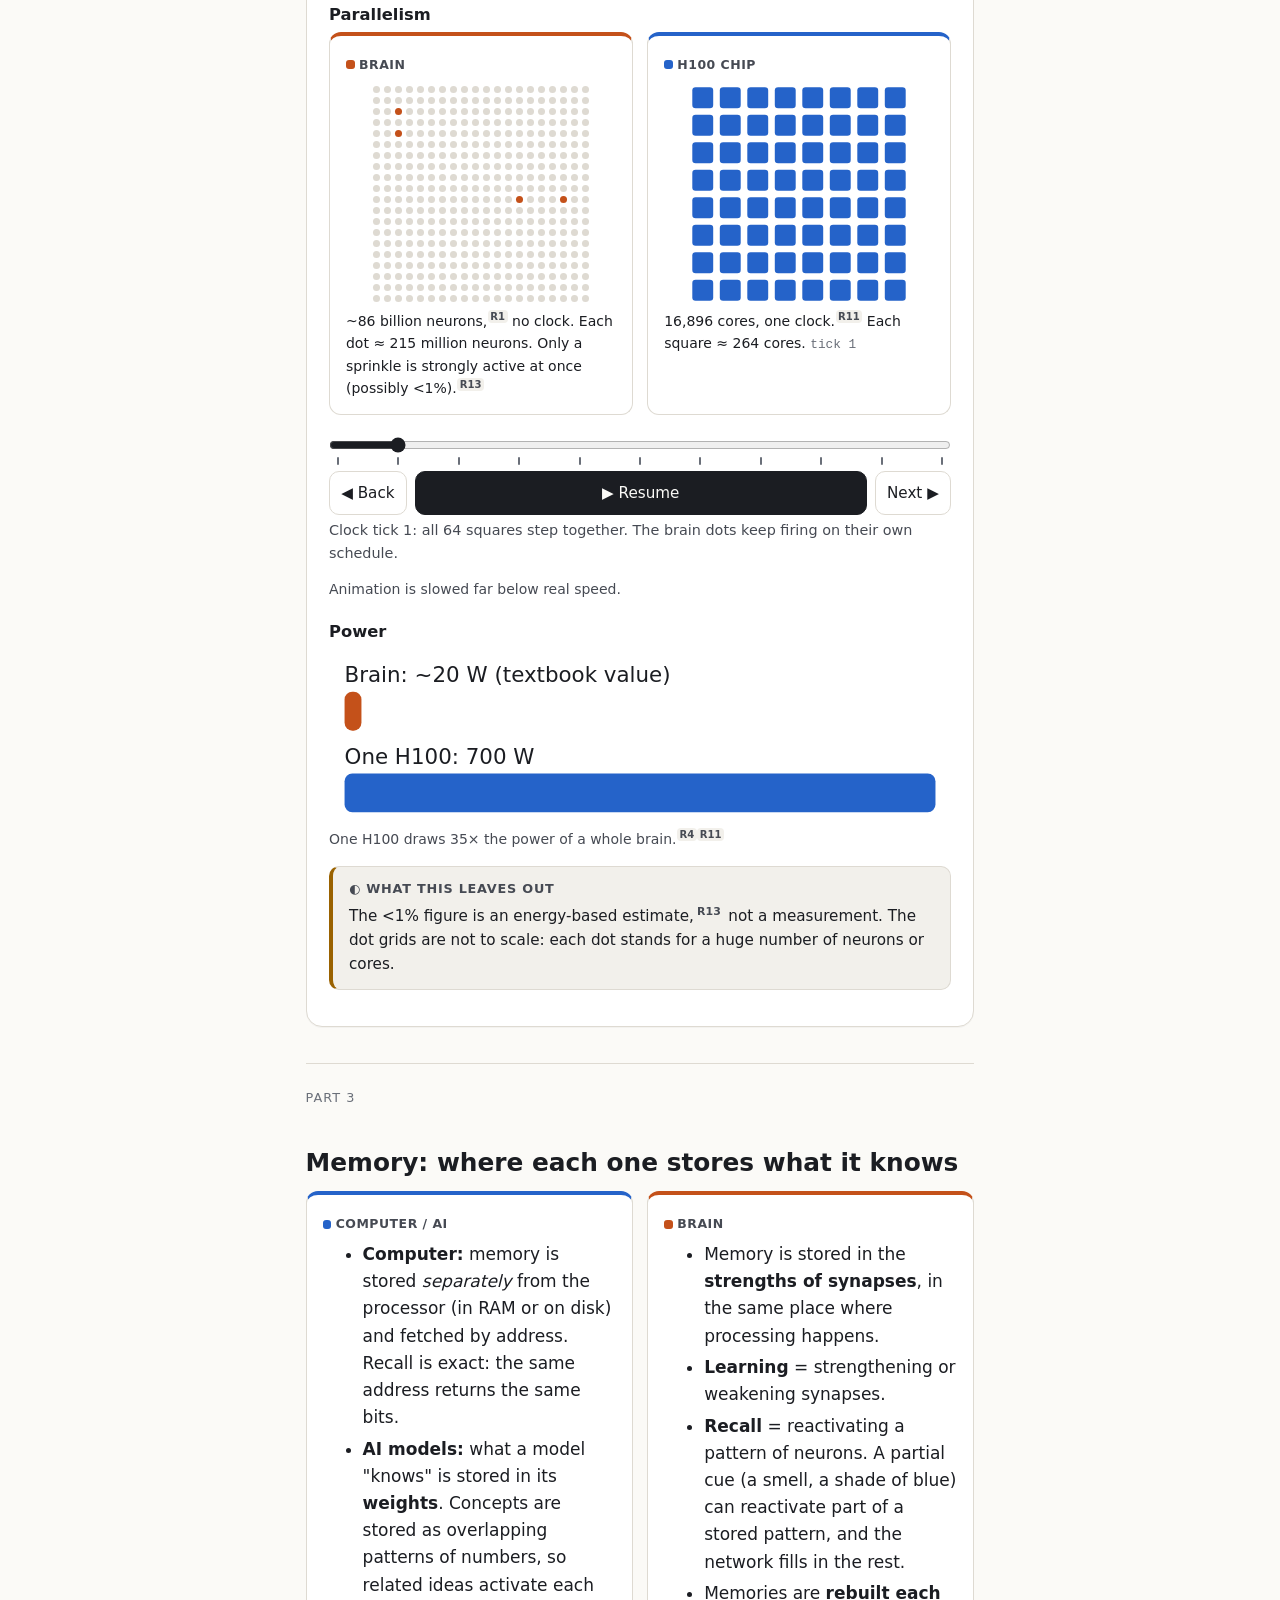
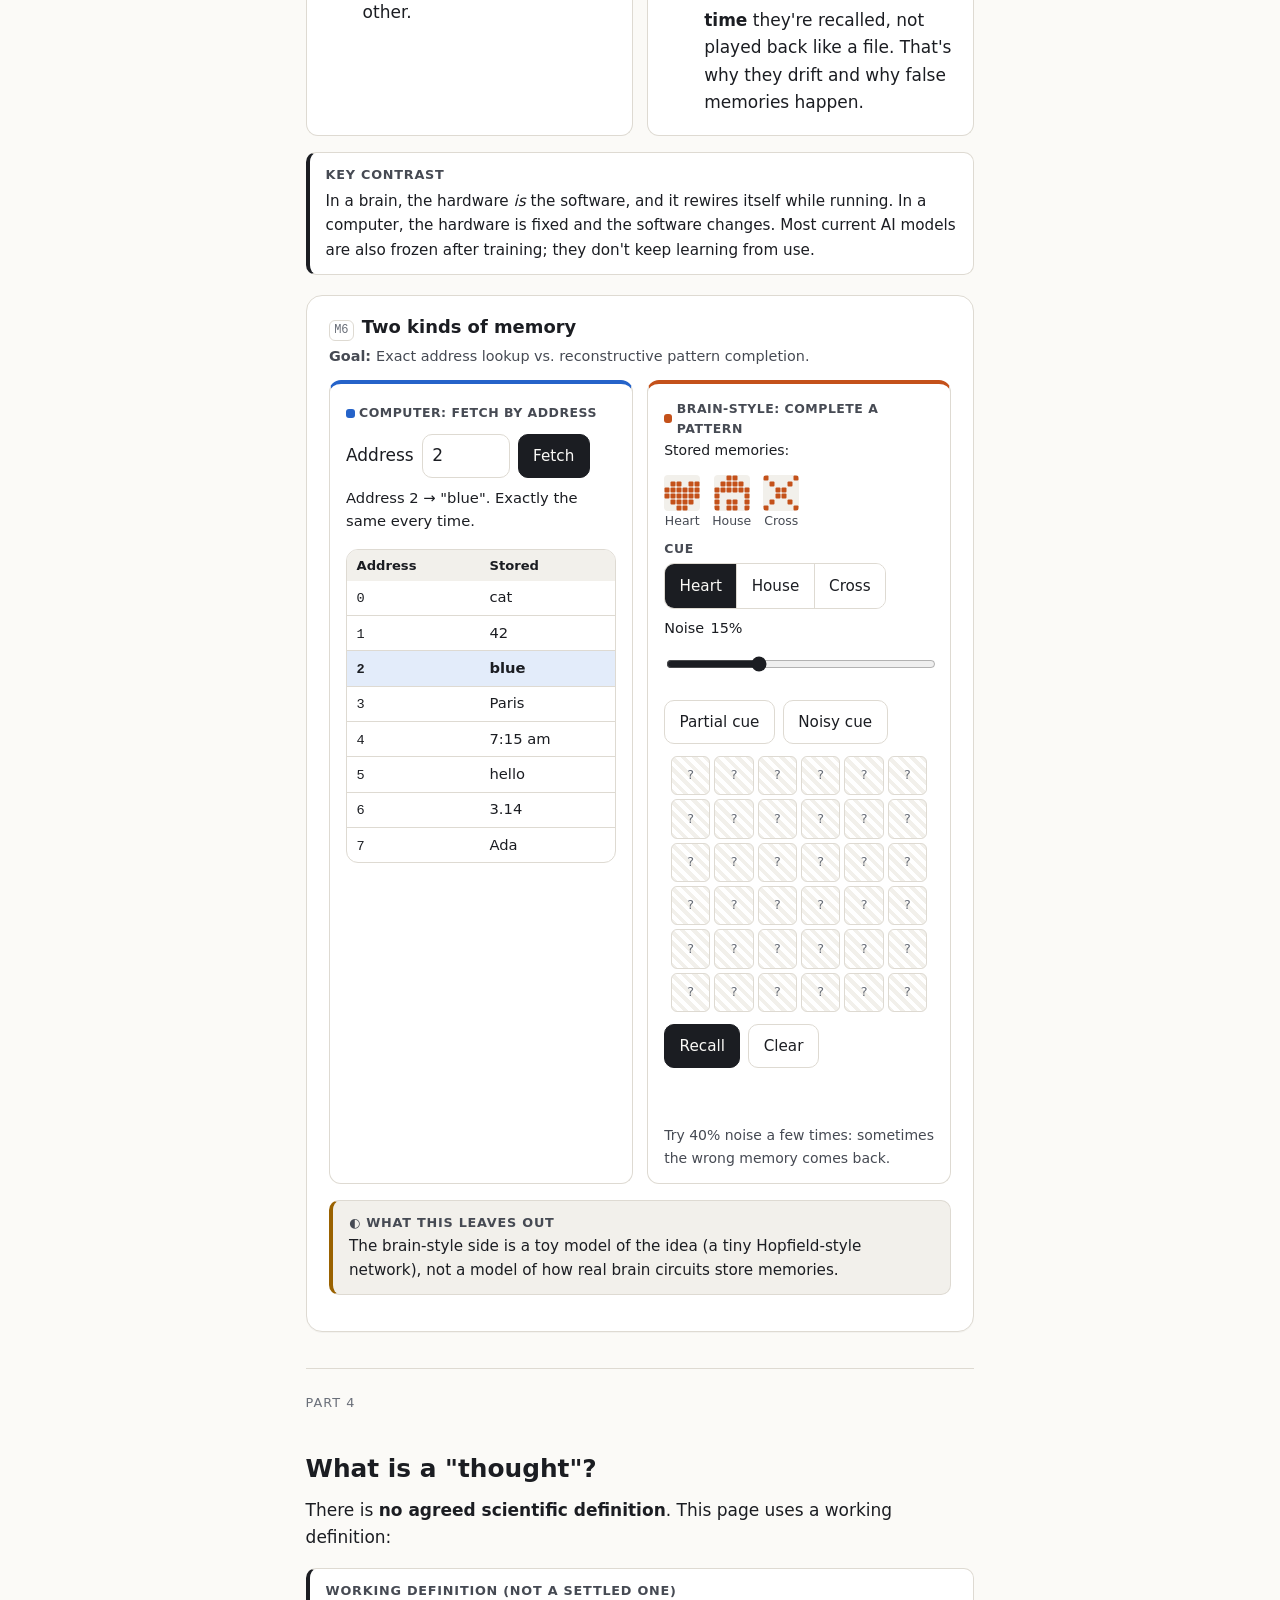
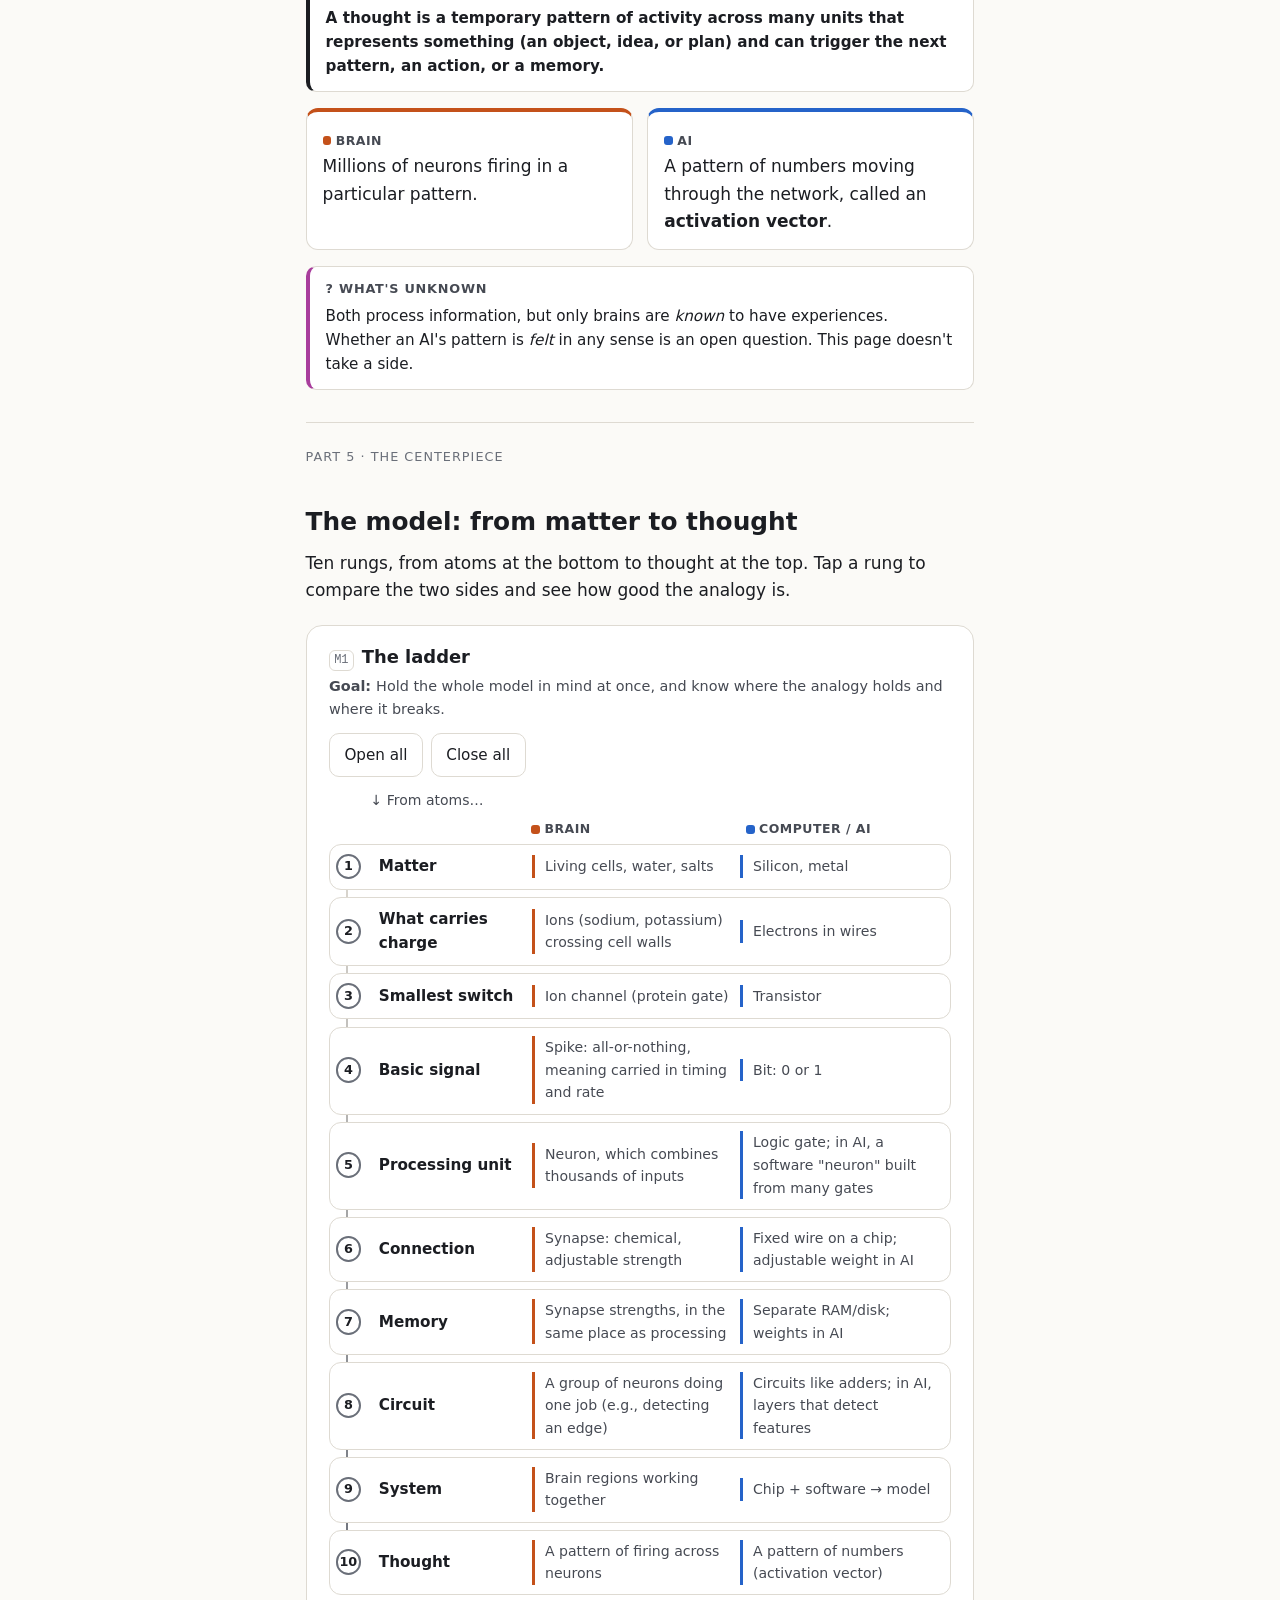
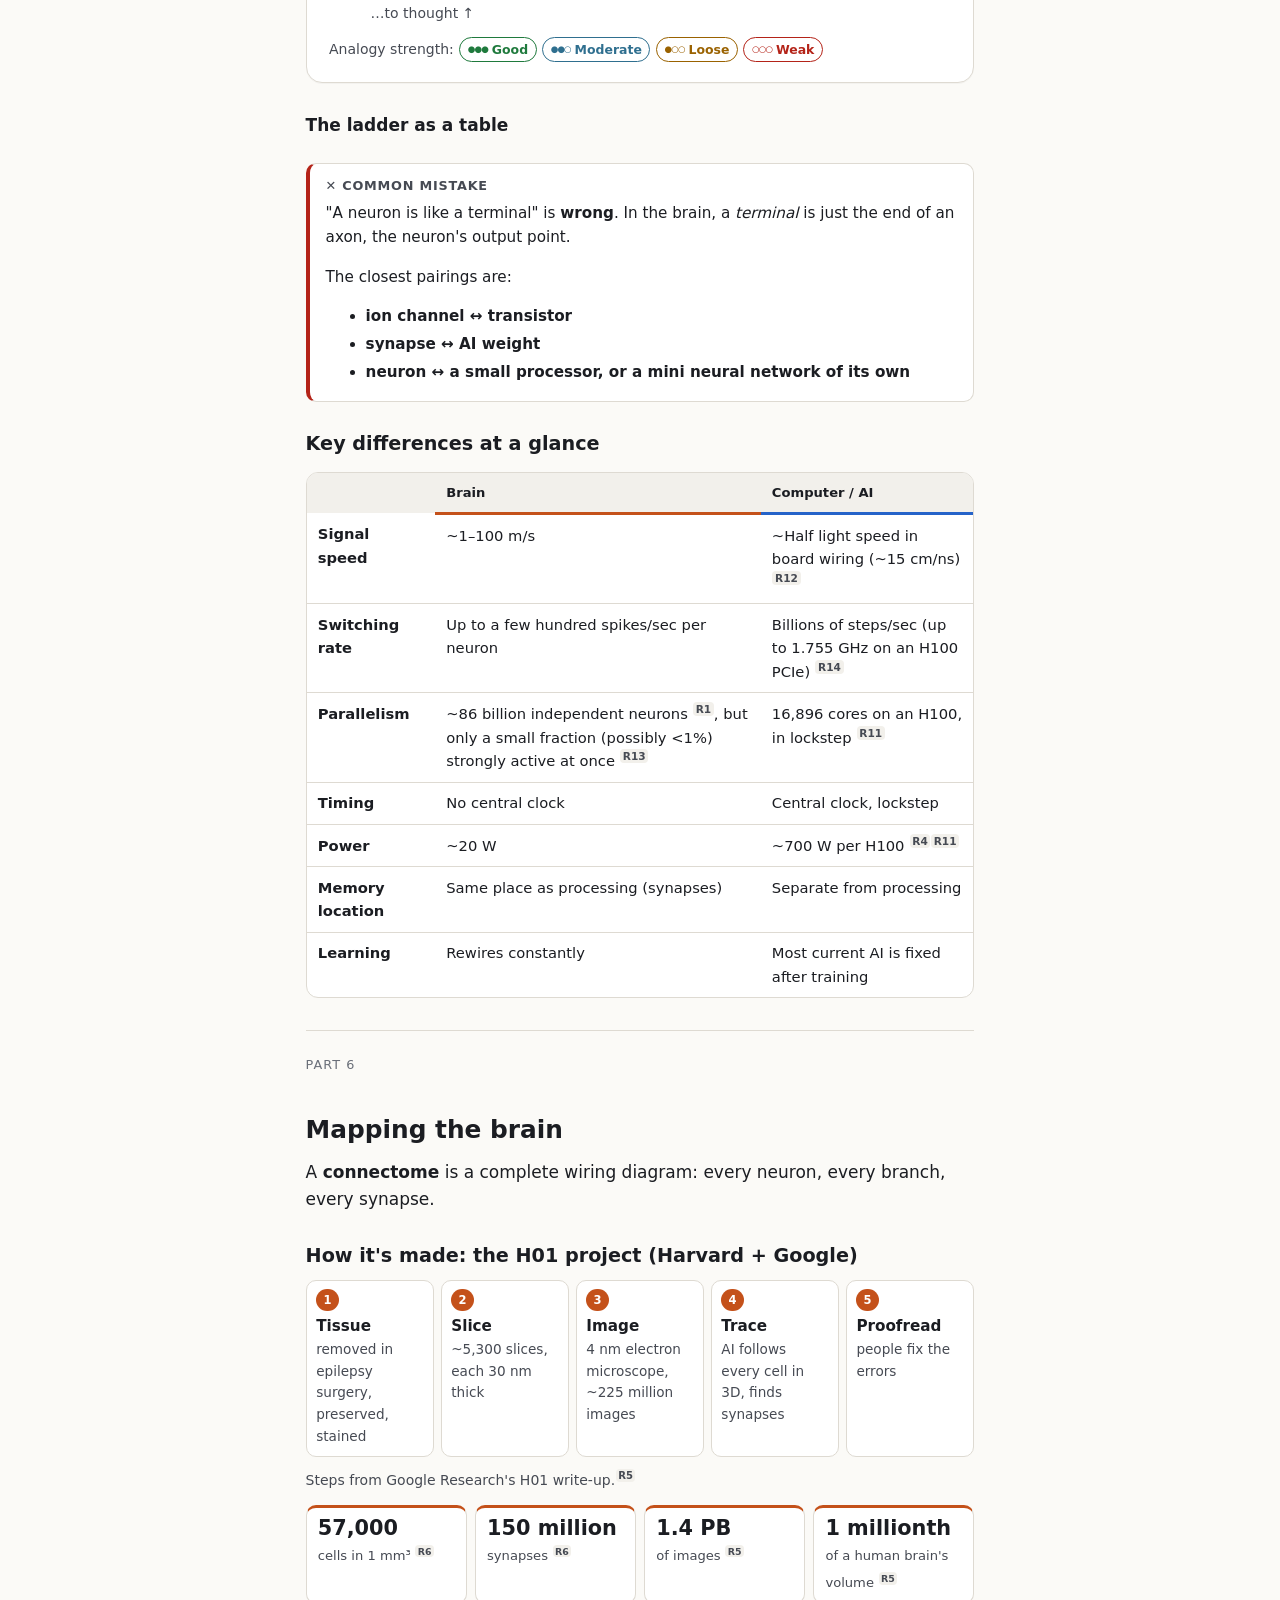
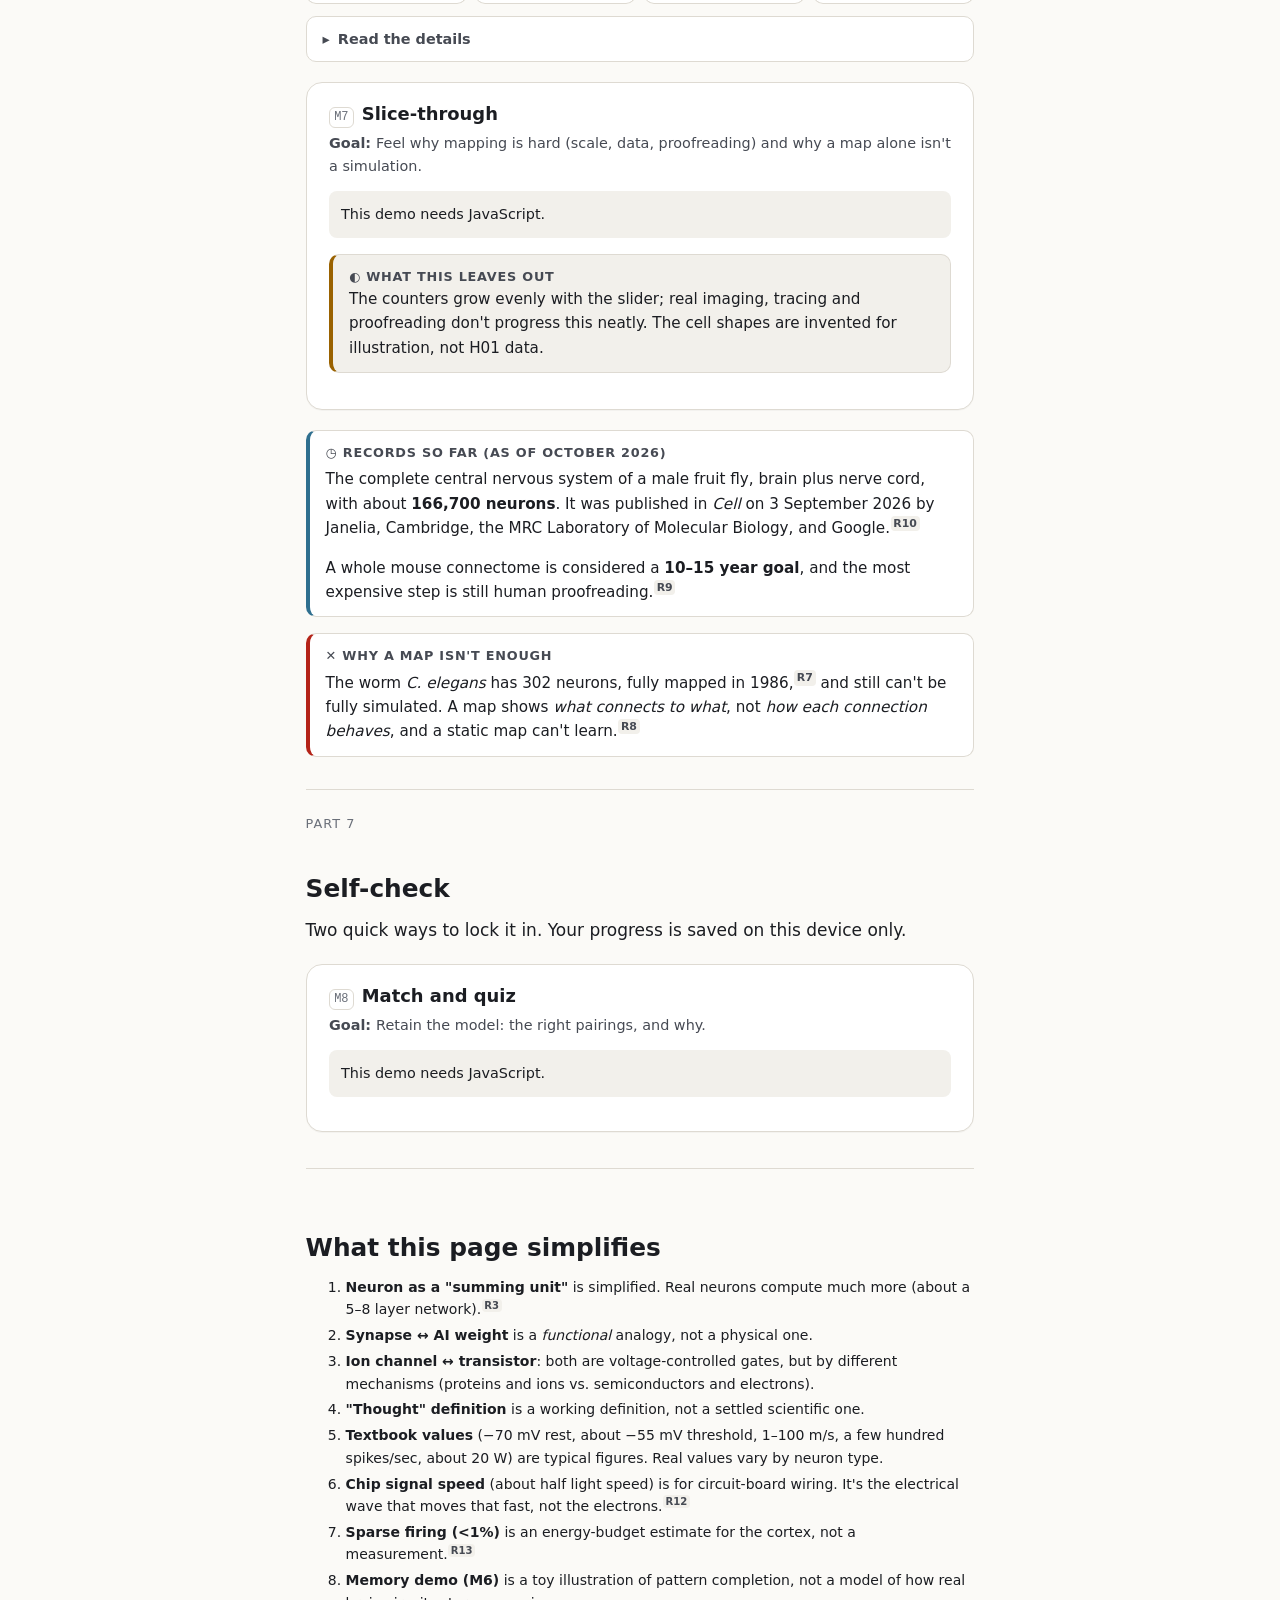
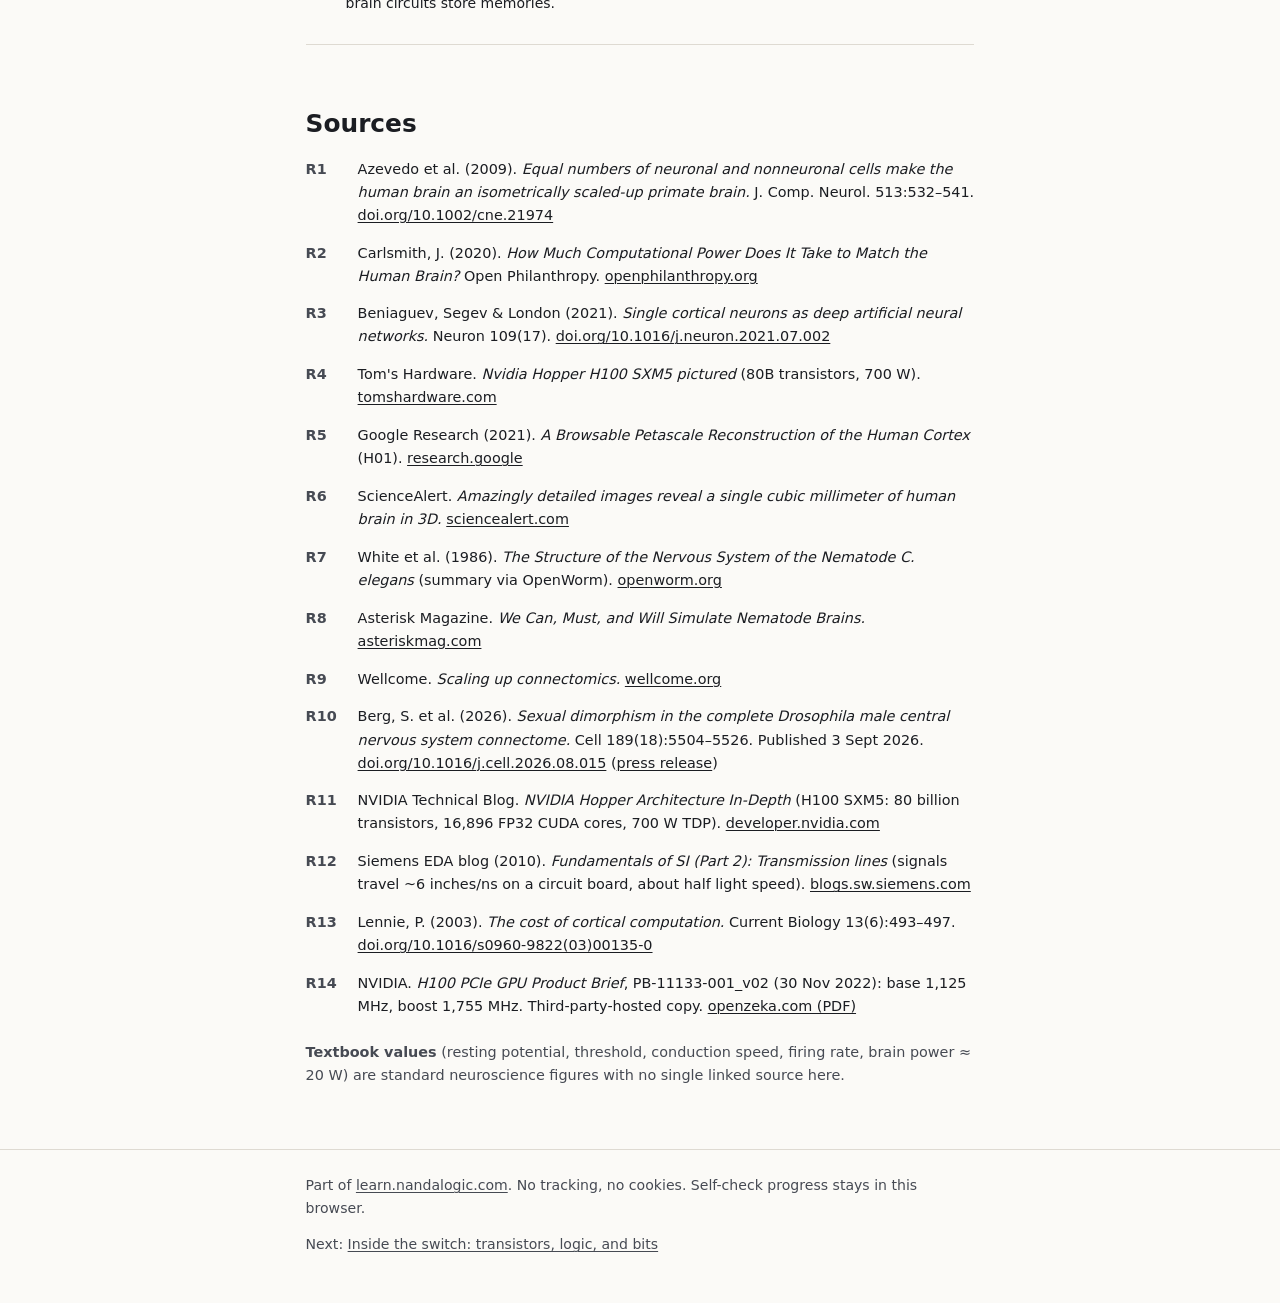
==== commit ac2f591e: "M5: seekable race + looping parallelism on Site.timeline Timeline gains loop / stepper / caption opt" ====
--- a/brain-vs-computer/index.html
+++ b/brain-vs-computer/index.html
@@ -7,11 +7,11 @@
 <meta name="description" content="Layer by layer: how a brain and a computer go from physical matter to a thought, and where the analogy holds and breaks.">
 <meta name="color-scheme" content="light dark">
 <script>try{var t=JSON.parse(localStorage.getItem("theme"));if(t==="light"||t==="dark")document.documentElement.setAttribute("data-theme",t);}catch(e){}</script>
-<link rel="stylesheet" href="/assets/site.css">
-<link rel="stylesheet" href="page.css">
+<link rel="stylesheet" href="/assets/site.css?v=3">
+<link rel="stylesheet" href="page.css?v=3">
 <script src="/assets/site.js" defer></script>
-<script src="/assets/widgets.js" defer></script>
-<script src="page.js" defer></script>
+<script src="/assets/widgets.js?v=3" defer></script>
+<script src="page.js?v=3" defer></script>
 </head>
 <body>
 <a class="skip-link" href="#main">Skip to content</a>
--- a/assets/site.css
+++ b/assets/site.css
@@ -167,6 +167,17 @@
 .seg button[aria-checked="true"], .seg button[aria-pressed="true"] { background: var(--ink); color: var(--bg); }
 
 input[type="range"] { width: 100%; min-height: var(--tap); accent-color: var(--ink); }
+
+/* seekable timeline (Site.timeline): scrubber + Back / Play / Next + step caption */
+.player { margin: .5rem 0 .75rem; }
+.player-scrub { position: relative; }
+.player-scrub input[type="range"] { display: block; margin: 0; }
+.player-ticks { position: relative; height: 8px; margin: -10px 9px 0; pointer-events: none; }
+.player-ticks span { position: absolute; top: 0; width: 2px; height: 8px; margin-left: -1px; border-radius: 1px; background: var(--ink-3); }
+.player-btns { margin: .4rem 0 .25rem; flex-wrap: nowrap; }
+.player-btns .player-play { flex: 1 1 0; min-width: 0; line-height: 1.2; }
+.player-btns .player-step { flex: 0 0 auto; padding: .4rem .7rem; white-space: nowrap; }
+.player-status { margin: .25rem 0 0; min-height: 2.6em; font-size: .9rem; color: var(--ink-2); }
 label { cursor: pointer; }
 
 /* ---------- identity: brain / computer / quantum ---------- */
@@ -282,6 +293,65 @@
 .module svg text { fill: var(--ink); font-family: var(--font); }
 .noscript { padding: .75rem; background: var(--surface-2); border-radius: 8px; font-size: .9rem; }
 
+
+/* ---------- shared widgets (widgets.js) ---------- */
+.ctl-label { display: block; font-size: .78rem; font-weight: 700; letter-spacing: .05em; text-transform: uppercase; color: var(--ink-2); margin-bottom: .25rem; }
+.g-label { font-size: 11px; }
+.muted-text { fill: var(--ink-3) !important; }
+/* gate controls + output lamp */
+.gate-controls { display: flex; flex-wrap: wrap; gap: .75rem; align-items: center; justify-content: space-between; }
+.inputs { display: flex; gap: .5rem; }
+.input-btn { font-weight: 600; }
+.input-btn[aria-pressed="true"] { border-color: #9c6c00; }
+.gate-out { display: flex; align-items: center; gap: .9rem; flex-wrap: wrap; margin: .9rem 0 .25rem; }
+.lamp { display: inline-flex; align-items: center; gap: .5rem; font-weight: 700; font-size: 1.05rem; }
+.lamp-dot { width: 1.6rem; height: 1.6rem; border-radius: 50%; background: var(--off); border: 2px solid var(--ink-3); }
+.lamp.is-1 .lamp-dot { background: var(--on); border-color: #9c6c00; box-shadow: 0 0 0 6px color-mix(in srgb, var(--on) 30%, transparent); }
+.cmos { max-width: 30rem; margin: .5rem auto 0; }
+.cmos .rail { stroke: var(--ink-3); stroke-width: 3; }
+.cmos .rail-1 { stroke: #b07a00; }
+.cmos .rail-label, .cmos .stage-label, .cmos .node-name { font-size: 12px; font-weight: 700; }
+.cmos .stage-label { fill: var(--ink-2) !important; }
+.cmos .wire { stroke: var(--ink-3); stroke-width: 2; opacity: .55; }
+.cmos .wire.live { stroke: var(--computer); opacity: 1; stroke-width: 3; }
+.cmos .tr rect { stroke-width: 2; }
+.cmos .tr.on rect { fill: var(--computer-soft); stroke: var(--computer); }
+.cmos .tr.off rect { fill: var(--surface-2); stroke: var(--ink-3); stroke-dasharray: 4 3; }
+.cmos .tr-in { font-size: 11px; font-weight: 700; font-family: var(--mono); }
+.cmos .tr-state { font-size: 10px; }
+.cmos .tr.off .tr-state { fill: var(--ink-3) !important; }
+.cmos .node { stroke: var(--ink-3); stroke-width: 2; }
+.cmos .node.is-1 { fill: var(--on); stroke: #9c6c00; }
+.cmos .node.is-0 { fill: var(--off); }
+.cmos .node-text { font-size: 13px; font-weight: 700; font-family: var(--mono); fill: #1b1d22 !important; }
+.cmos .node.is-0 + .node-text { fill: var(--off-ink) !important; }
+.cmos-legend { margin-top: .4rem; }
+.truth { max-width: 16rem; }
+.truth td, .truth th { text-align: center; padding: .35rem .5rem; }
+.truth tr.current td { background: var(--computer-soft); }
+
+/* ---------- self-check ---------- */
+.match { display: grid; grid-template-columns: 1fr 1fr; gap: .6rem; }
+.match-col { display: grid; gap: .4rem; align-content: start; }
+.match-btn { justify-content: flex-start; text-align: left; font-size: .9rem; border-left: 4px solid var(--hue); }
+.match-btn[aria-pressed="true"] { background: var(--hue-soft); border-color: var(--ink); border-left-color: var(--hue); font-weight: 700; }
+.match-btn.matched { opacity: .6; border-style: dashed; border-left-style: solid; }
+.match-fb { font-size: .92rem; min-height: 3em; }
+.quiz { padding-left: 0; list-style: none; counter-reset: q; }
+.quiz > li { counter-increment: q; margin: 0 0 1rem; }
+.quiz fieldset { border: 1px solid var(--line); border-radius: 12px; padding: .6rem .8rem .8rem; margin: 0; }
+.quiz legend { font-weight: 700; padding: 0 .3rem; }
+.quiz legend::before { content: counter(q) ". "; color: var(--ink-3); }
+.opt { display: flex; align-items: center; gap: .55rem; border-radius: 8px; padding: 0 .4rem; min-height: var(--tap); }
+.opt input { width: 1.2rem; height: 1.2rem; accent-color: var(--ink); flex: none; margin: 0; }
+.opt label { flex: 1; padding: .4rem 0; }
+.opt.right { background: color-mix(in srgb, var(--good) 14%, transparent); }
+.opt.right label::after { content: "  ✓"; color: var(--good); font-weight: 700; }
+.opt.wrong { background: color-mix(in srgb, var(--weak) 14%, transparent); }
+.opt.wrong label::after { content: "  ✕"; color: var(--weak); font-weight: 700; }
+.quiz-fb { font-size: .9rem; margin-top: .4rem; }
+.quiz-score { font-weight: 700; margin: 0; }
+
 /* ---------- footer ---------- */
 .site-footer { border-top: 1px solid var(--line); margin-top: 2rem; padding: 1.5rem 0 3rem; font-size: .88rem; color: var(--ink-2); }
 
@@ -294,3 +364,89 @@
   .site-header, .theme-toggle, .btn-row { display: none !important; }
   .module { break-inside: avoid; }
 }
+
+/* ---------- at-a-glance visuals (replace long text; details stay one tap away) ---------- */
+.tldr { font-size: 1.05rem; font-weight: 600; margin: .5rem 0 .75rem; padding-left: .75rem; border-left: 3px solid var(--hue, var(--ink)); }
+details.more { margin: .5rem 0 1rem; border: 1px solid var(--line); border-radius: 10px; background: var(--surface); }
+details.more > summary { cursor: pointer; min-height: var(--tap); display: flex; align-items: center; padding: 0 1rem; font-size: .9rem; font-weight: 600; color: var(--ink-2); list-style: none; }
+details.more > summary::-webkit-details-marker { display: none; }
+details.more > summary::before { content: "▸"; margin-right: .5rem; transition: transform .2s; }
+details.more[open] > summary::before { transform: rotate(90deg); }
+details.more > .more-body { padding: 0 1rem .75rem; font-size: .95rem; }
+details.more > .more-body > :last-child { margin-bottom: 0; }
+
+.stats { display: grid; grid-template-columns: repeat(auto-fit, minmax(8.5rem, 1fr)); gap: .5rem; margin: .75rem 0; }
+.stat { background: var(--surface); border: 1px solid var(--line); border-top: 3px solid var(--hue, var(--ink-3)); border-radius: 10px; padding: .5rem .7rem; }
+.stat b { display: block; font-size: 1.3rem; line-height: 1.2; }
+.stat span { font-size: .82rem; color: var(--ink-2); }
+.side .stats { grid-template-columns: repeat(auto-fit, minmax(7rem, 1fr)); }
+
+.tiles { display: grid; grid-template-columns: 1fr 1fr; gap: .5rem; margin: .75rem 0; }
+.tile { border: 1px solid var(--line); border-top: 3px solid var(--hue, var(--ink-3)); border-radius: 12px; background: var(--surface); }
+.tile.wide, .tile[open] { grid-column: 1 / -1; }
+.tile > summary { list-style: none; cursor: pointer; padding: .6rem .75rem; display: grid; gap: .15rem; min-height: var(--tap); }
+.tile > summary::-webkit-details-marker { display: none; }
+.tile-kicker { font-size: .72rem; text-transform: uppercase; letter-spacing: .06em; color: var(--ink-3); font-weight: 700; }
+.tile-big { font-size: 1.35rem; font-weight: 800; line-height: 1.15; }
+.tile-head { font-size: .88rem; font-weight: 600; }
+.tile-more { font-size: .75rem; color: var(--ink-3); }
+.tile-more::before { content: "▸ "; }
+.tile[open] .tile-more { display: none; }
+.tile > .more-body { padding: 0 .75rem .7rem; font-size: .92rem; }
+.tile > .more-body ul { padding-left: 1.1rem; margin: 0; }
+
+.rating { list-style: none; padding: 0; margin: .75rem 0; display: grid; gap: .4rem; }
+.rating li { display: grid; grid-template-columns: 8rem 1fr; gap: .6rem; align-items: start; padding: .5rem .65rem; border: 1px solid var(--line); border-radius: 10px; background: var(--surface); margin: 0; }
+.rating .badge { justify-self: start; margin-top: .15rem; }
+.rating p { margin: 0; font-size: .92rem; }
+.rating p b { display: block; }
+@media (max-width: 420px) { .rating li { grid-template-columns: 1fr; gap: .2rem; } }
+
+.strip { display: flex; flex-wrap: wrap; gap: .4rem; list-style: none; padding: 0; margin: .75rem 0; counter-reset: s; }
+.strip > li { flex: 1 1 7.5rem; margin: 0; background: var(--surface); border: 1px solid var(--line); border-radius: 10px; padding: .5rem .6rem; font-size: .85rem; counter-increment: s; color: var(--ink-2); }
+.strip > li::before { content: counter(s); display: inline-grid; place-items: center; width: 1.4rem; height: 1.4rem; border-radius: 50%; background: var(--hue, var(--ink)); color: #fff; font-size: .72rem; font-weight: 700; margin-bottom: .2rem; }
+.strip > li b { display: block; font-size: .95rem; color: var(--ink); }
+
+.vtl { list-style: none; padding: 0; margin: .75rem 0 .75rem .5rem; border-left: 2px solid var(--line); }
+.vtl li { position: relative; padding: 0 0 .75rem 1.1rem; margin: 0; font-size: .95rem; }
+.vtl li::before { content: ""; position: absolute; left: -.5rem; top: .3rem; width: .85rem; height: .85rem; border-radius: 50%; background: var(--hue, var(--computer)); border: 2px solid var(--bg); }
+.vtl .yr { display: block; font-family: var(--mono); font-weight: 700; font-size: .85rem; color: var(--ink-2); }
+
+.fig { margin: .75rem 0; }
+.fig svg { display: block; width: 100%; height: auto; max-width: 30rem; margin: 0 auto; }
+.fig svg text { fill: var(--ink); font-family: var(--font); font-size: 11px; }
+.fig svg .lbl-muted { fill: var(--ink-3); }
+.fig svg .lbl-b { font-weight: 700; }
+.fig figcaption { font-size: .85rem; color: var(--ink-2); text-align: center; margin-top: .3rem; }
+.fig .st-brain { stroke: var(--brain); fill: none; }
+.fig .fl-brain { fill: var(--brain); }
+.fig .fl-brain-soft { fill: var(--brain-soft); stroke: var(--brain); }
+.fig .st-comp { stroke: var(--computer); fill: none; }
+.fig .fl-comp { fill: var(--computer); }
+.fig .fl-comp-soft { fill: var(--computer-soft); stroke: var(--computer); }
+.fig .st-muted { stroke: var(--ink-3); fill: none; }
+.fig .fl-muted { fill: var(--ink-3); }
+.fig .st-dash { stroke-dasharray: 5 3; }
+
+.hbars { display: grid; gap: .5rem; margin: .5rem 0 .75rem; }
+.hbar { display: grid; grid-template-columns: 1fr auto; gap: .1rem .5rem; font-size: .88rem; align-items: baseline; }
+.hbar-track { grid-column: 1 / -1; height: .9rem; background: var(--surface-2); border-radius: 4px; overflow: hidden; }
+.hbar-fill { display: block; height: 100%; background: var(--hue, var(--computer)); border-radius: 4px; min-width: 3px; }
+.hbar.alt .hbar-fill { background: repeating-linear-gradient(135deg, var(--hue, var(--computer)) 0 4px, var(--computer-soft) 4px 7px); }
+.hbar-val { font-family: var(--mono); font-weight: 700; }
+.hbars-title { font-size: .8rem; font-weight: 700; text-transform: uppercase; letter-spacing: .05em; color: var(--ink-2); margin: .75rem 0 .25rem; }
+
+.tcount { display: grid; gap: .4rem; margin: .75rem 0; }
+.tc-row { display: grid; grid-template-columns: 7.5rem 1fr; align-items: center; gap: .5rem; font-size: .9rem; }
+.tc-boxes { display: flex; flex-wrap: wrap; gap: 3px; align-items: center; }
+.tc-boxes i { width: 14px; height: 14px; border-radius: 3px; background: var(--computer); }
+.tc-boxes i.opt { background: transparent; border: 2px dashed var(--computer); }
+.tc-boxes span { margin-left: .4rem; font-family: var(--mono); font-weight: 700; font-size: .85rem; }
+blockquote.pull { margin: .75rem 0 1rem; padding: .6rem 1rem; border-left: 3px solid var(--ink-3); font-size: 1.05rem; font-style: italic; color: var(--ink); background: var(--surface); border-radius: 0 10px 10px 0; }
+blockquote.pull cite { display: block; font-style: normal; font-size: .85rem; color: var(--ink-2); margin-top: .25rem; }
+.tc-boxes .cap { font-family: var(--mono); font-weight: 700; color: var(--computer); margin: 0 .2rem; }
+.side .tc-boxes { margin: .4rem 0; }
+@media (max-width: 480px) {
+  .tc-row { grid-template-columns: 1fr; gap: .15rem; }
+  .tc-row > span:first-child { font-weight: 600; }
+}
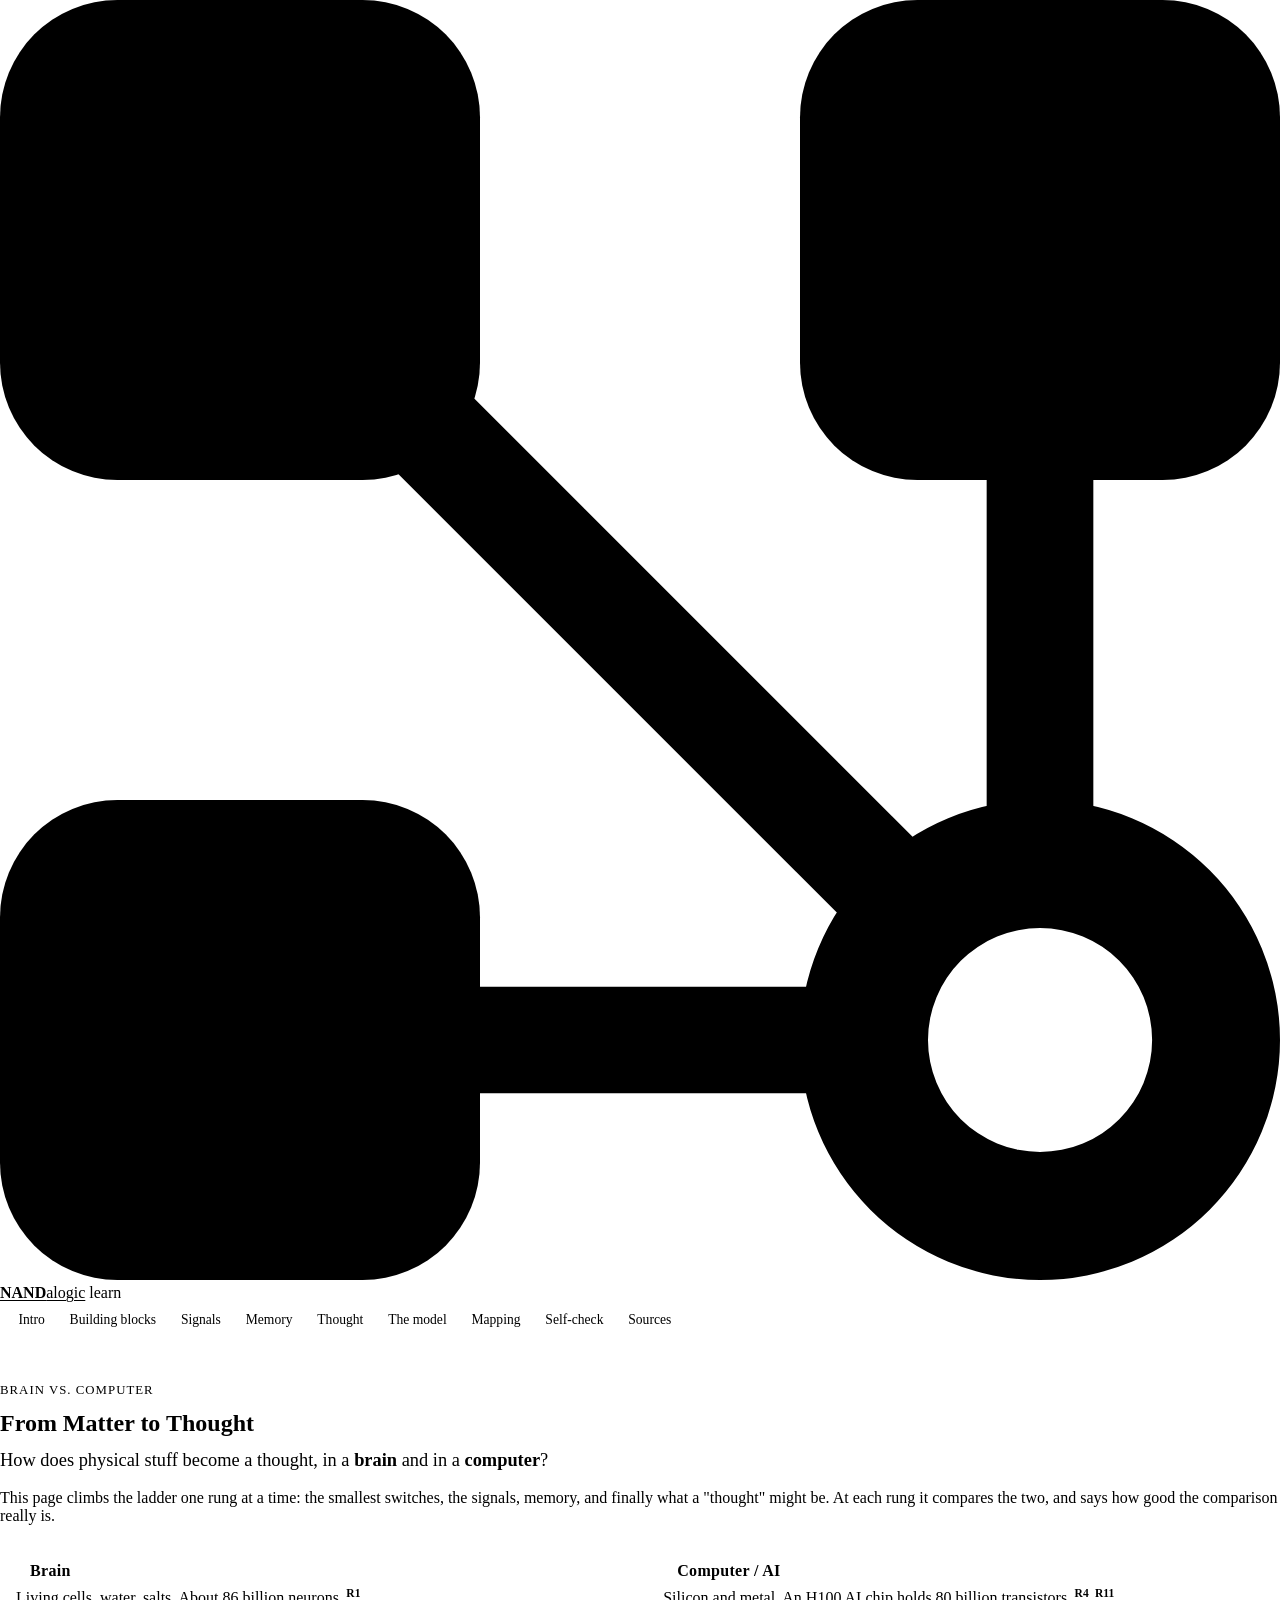
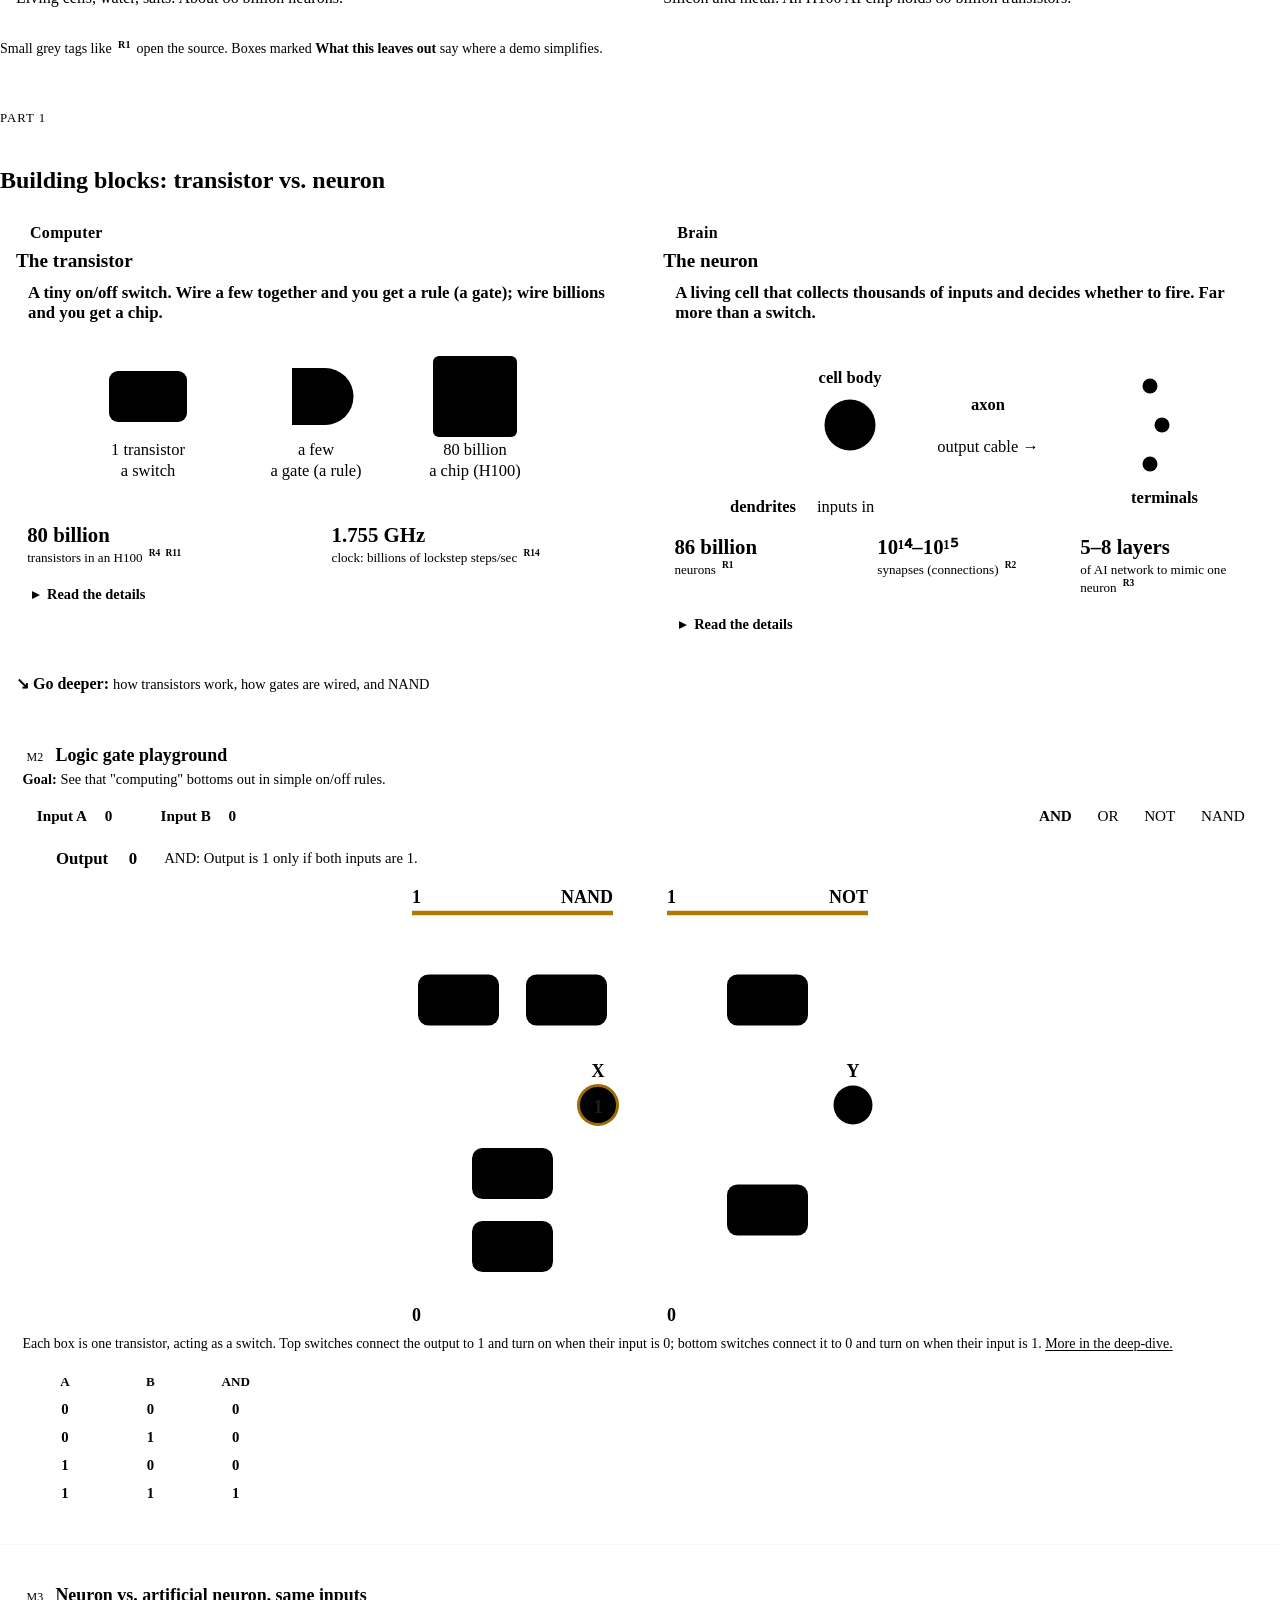
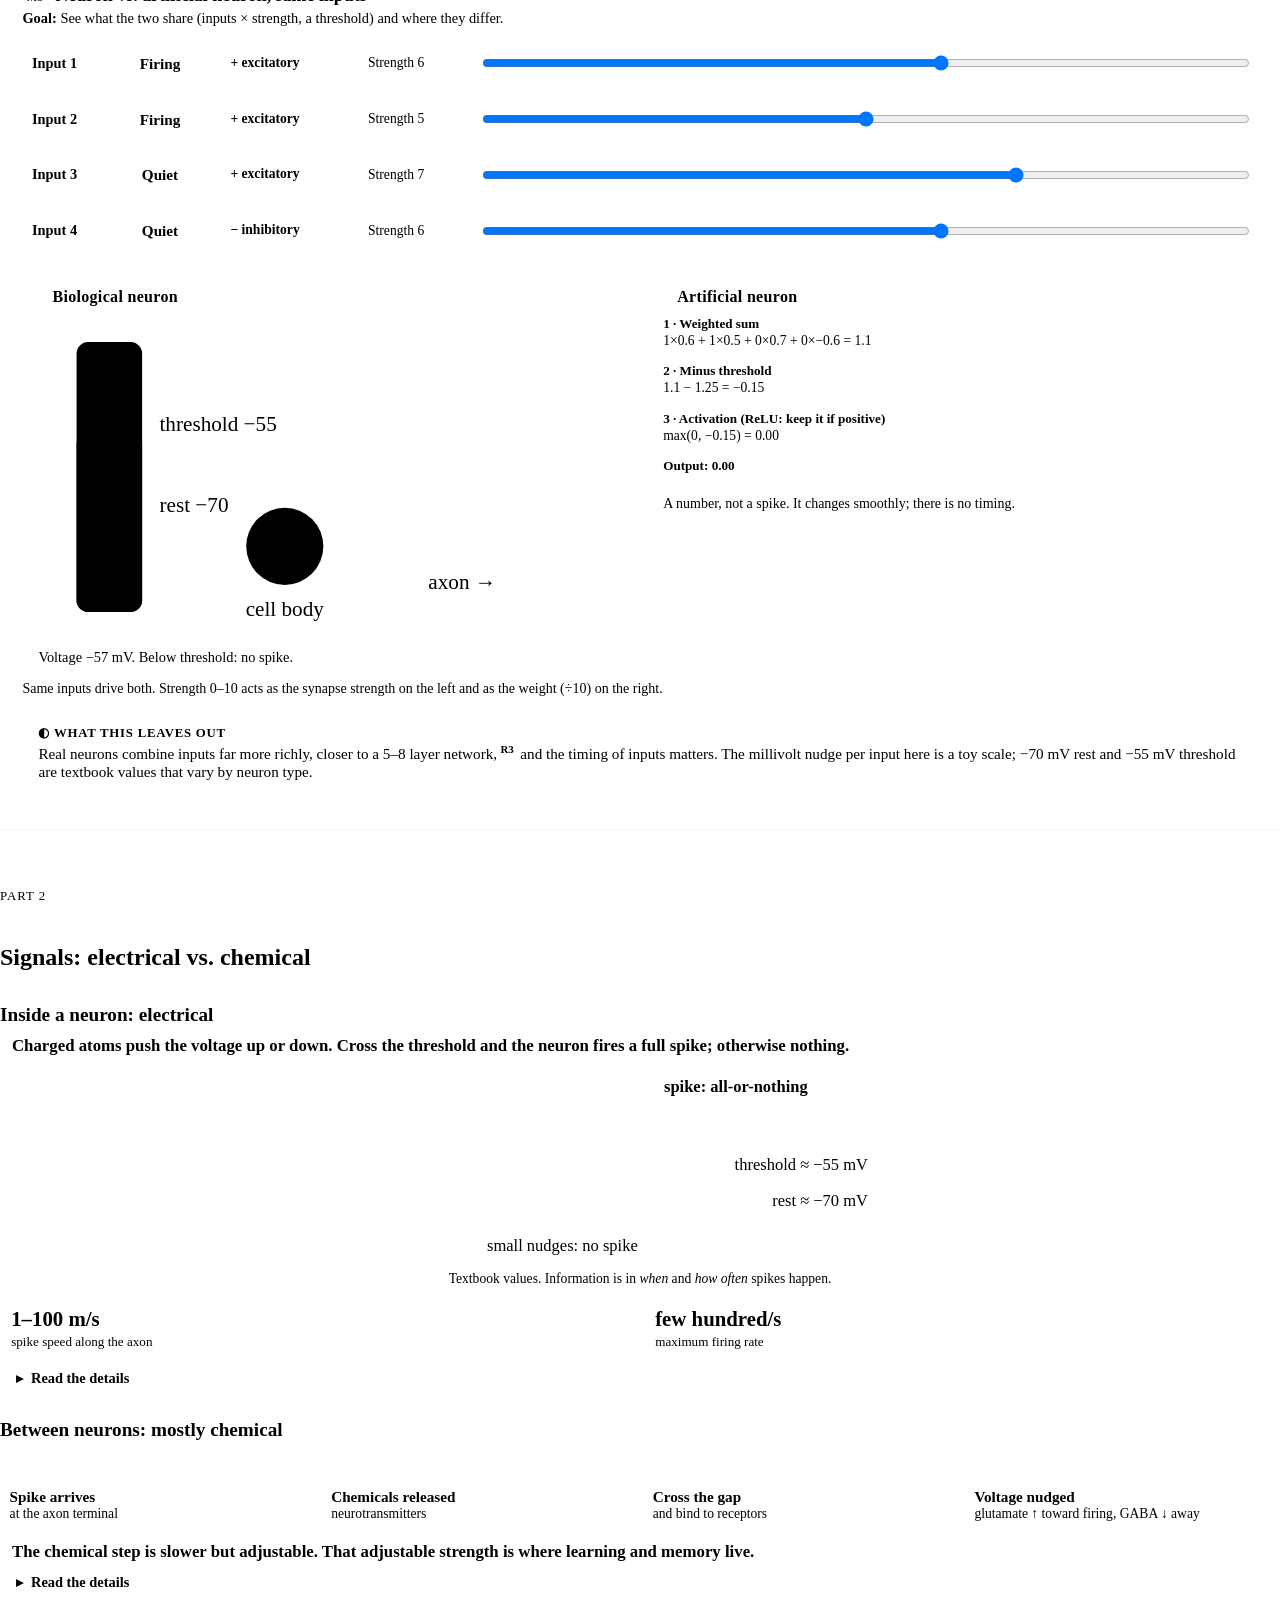
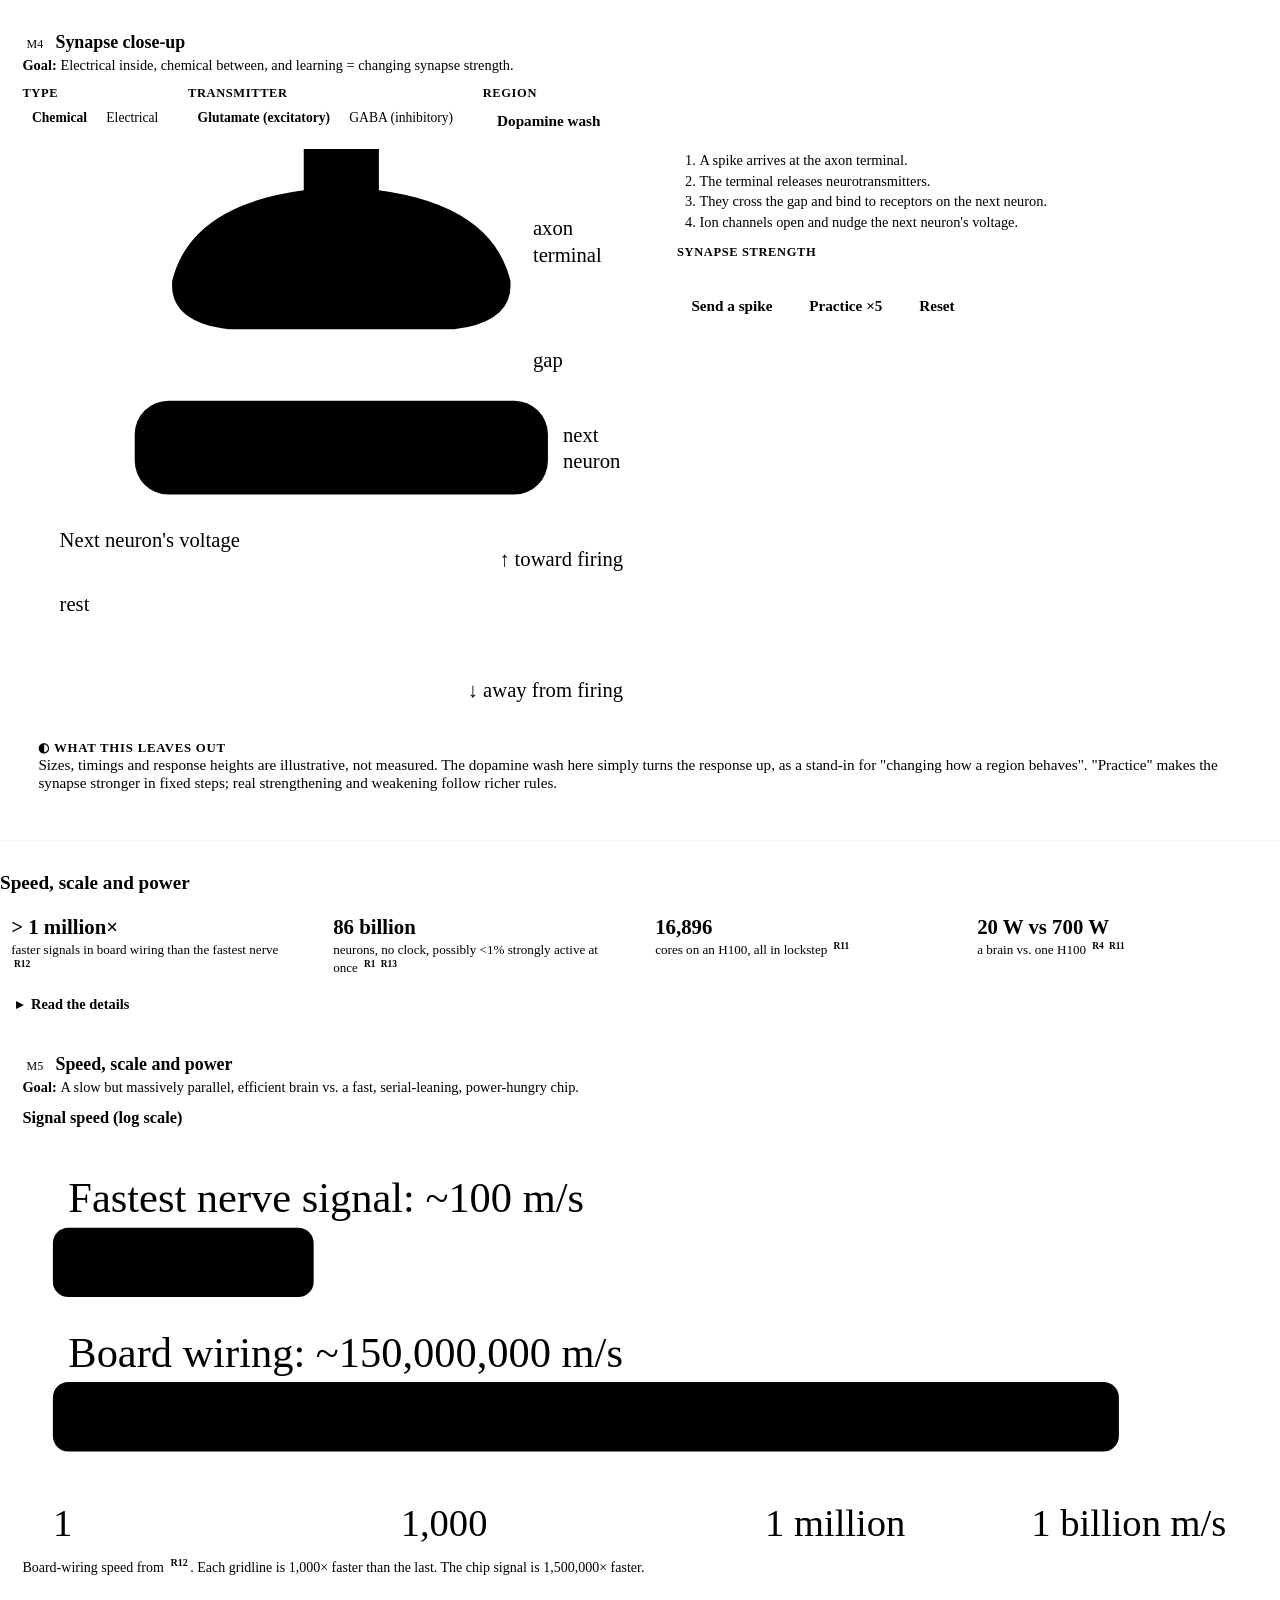
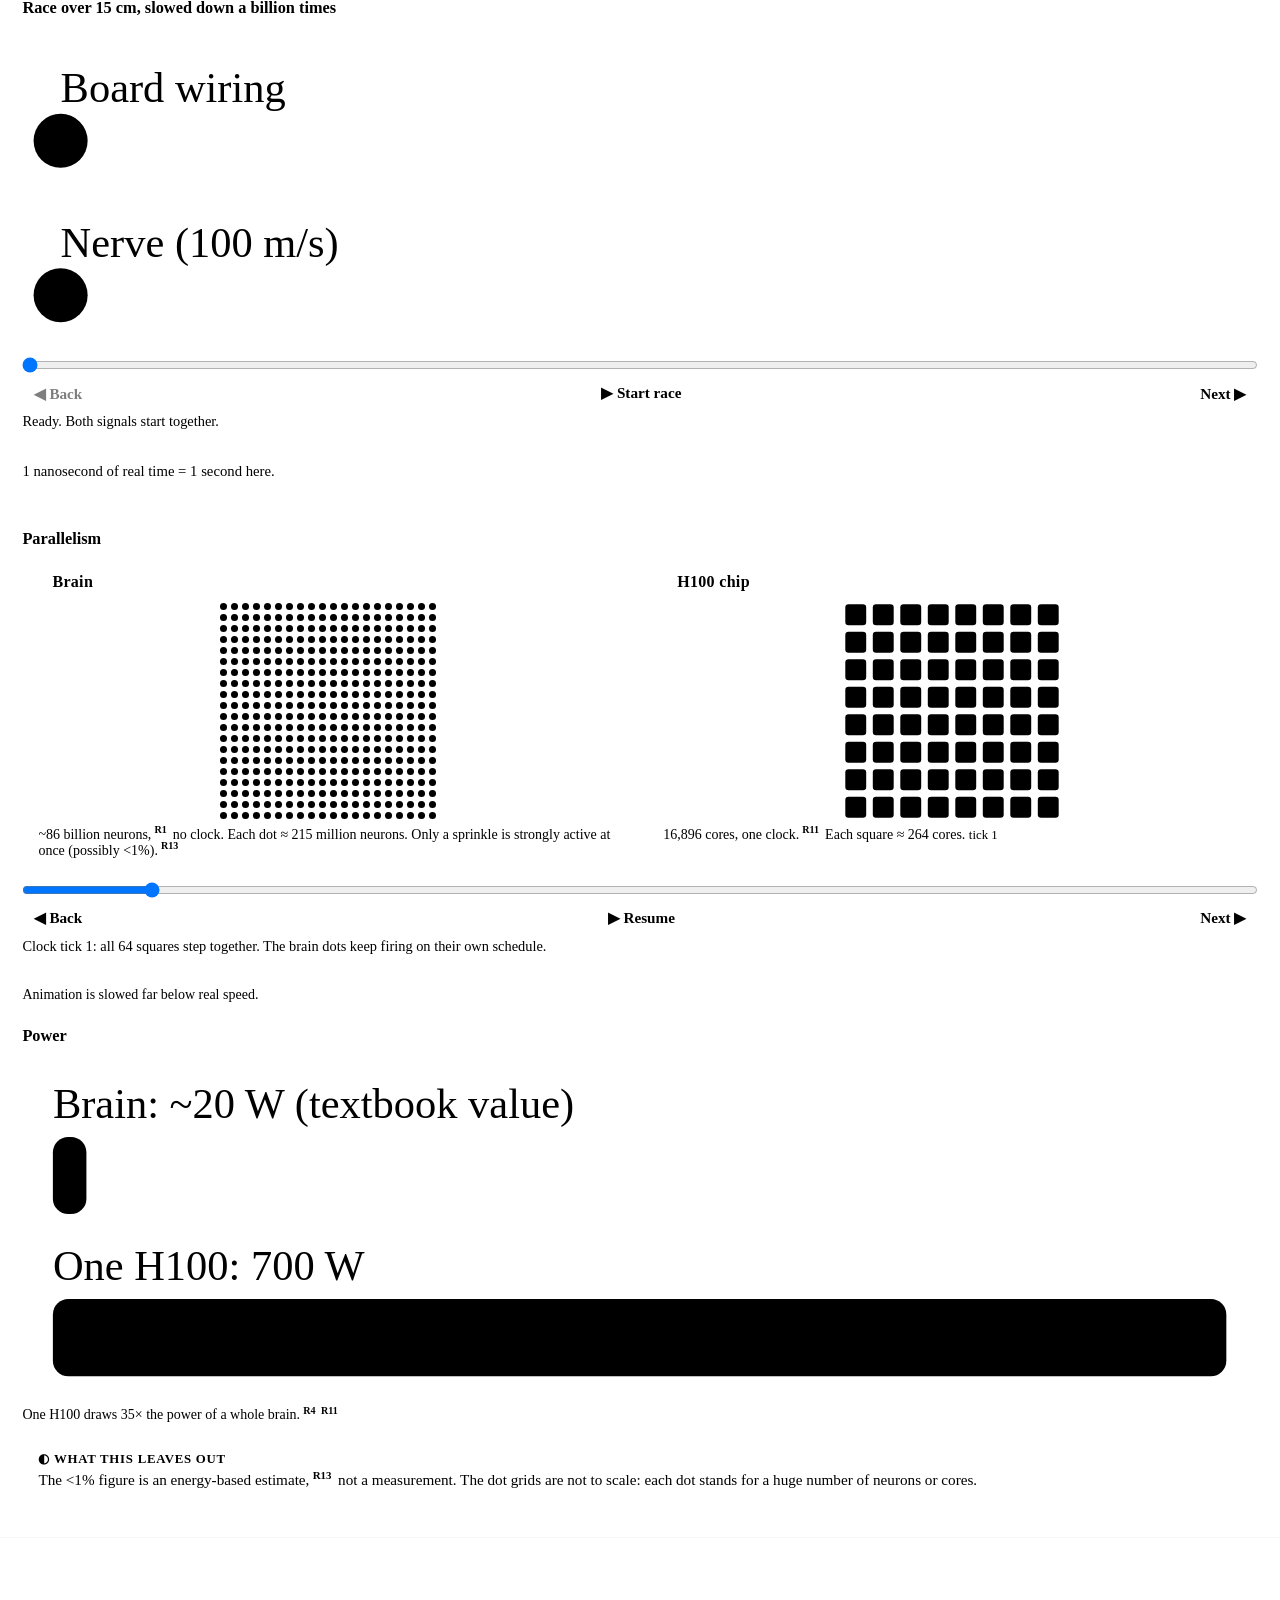
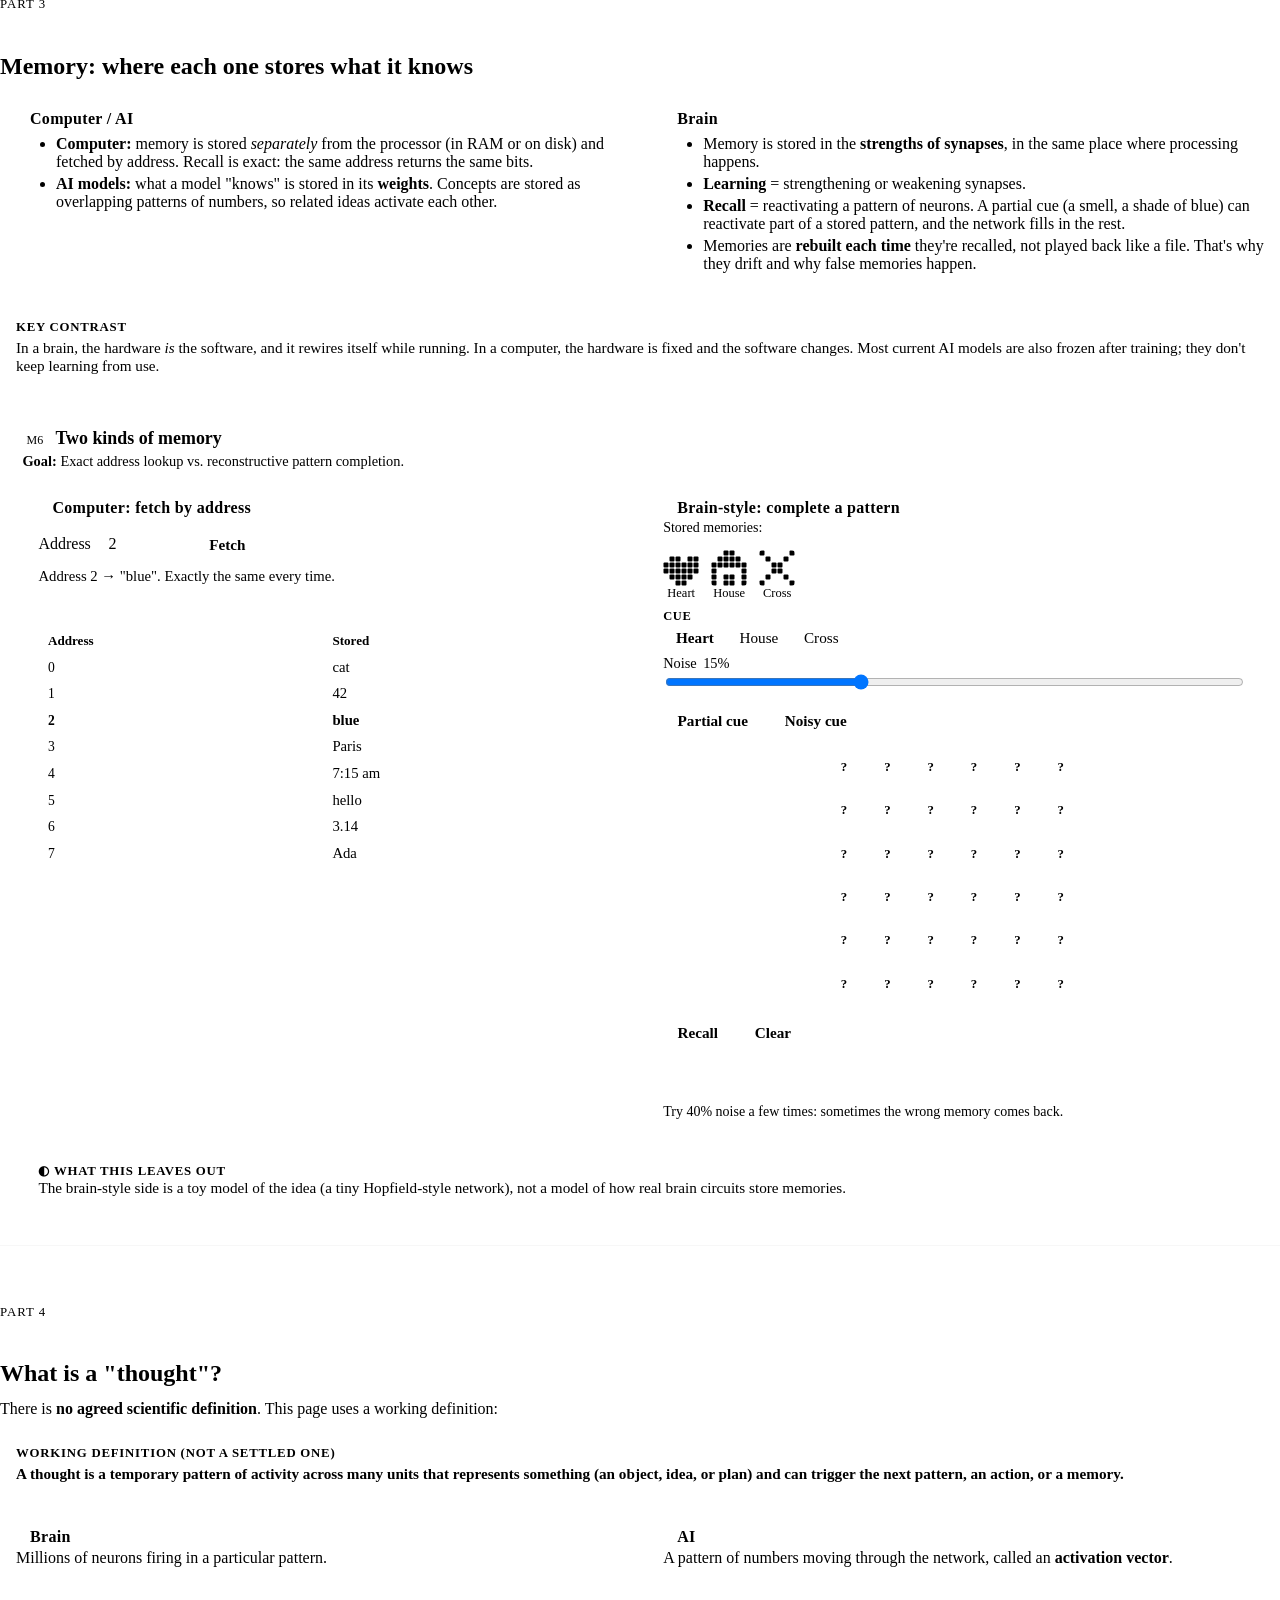
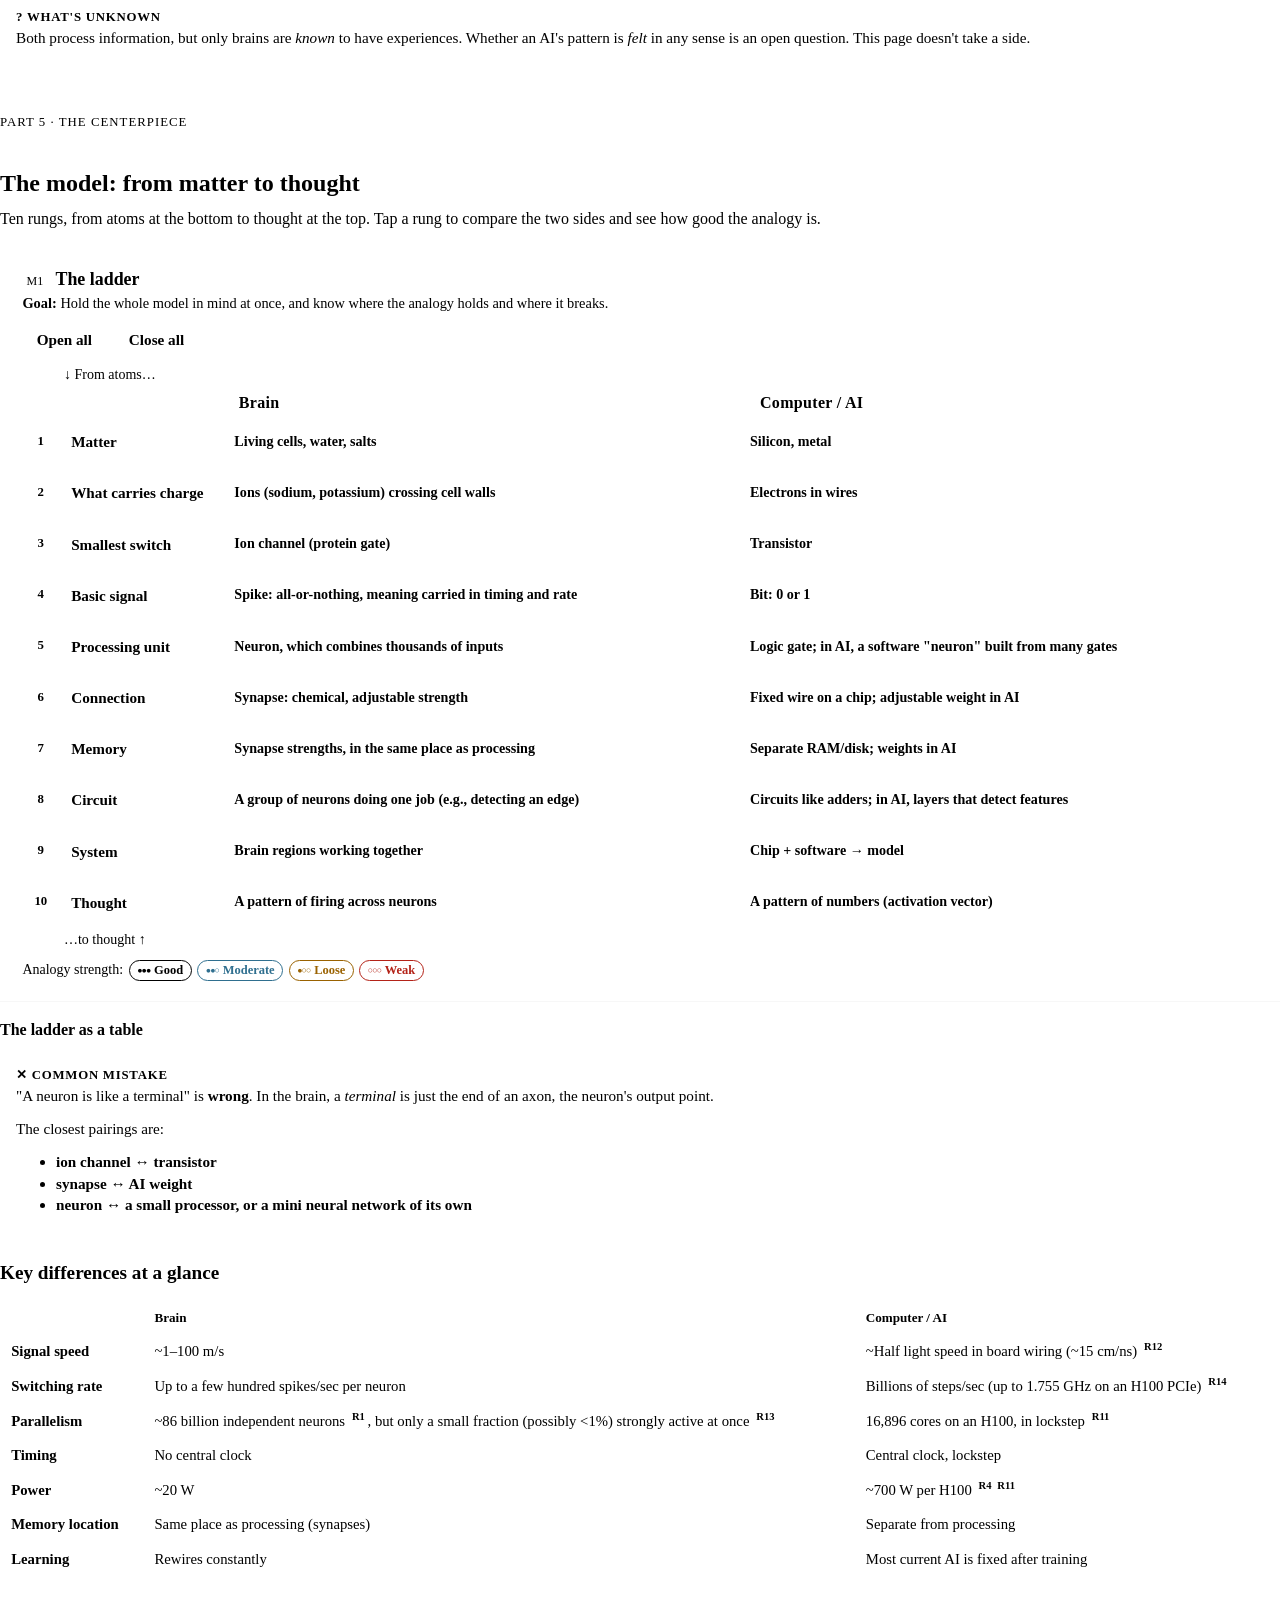
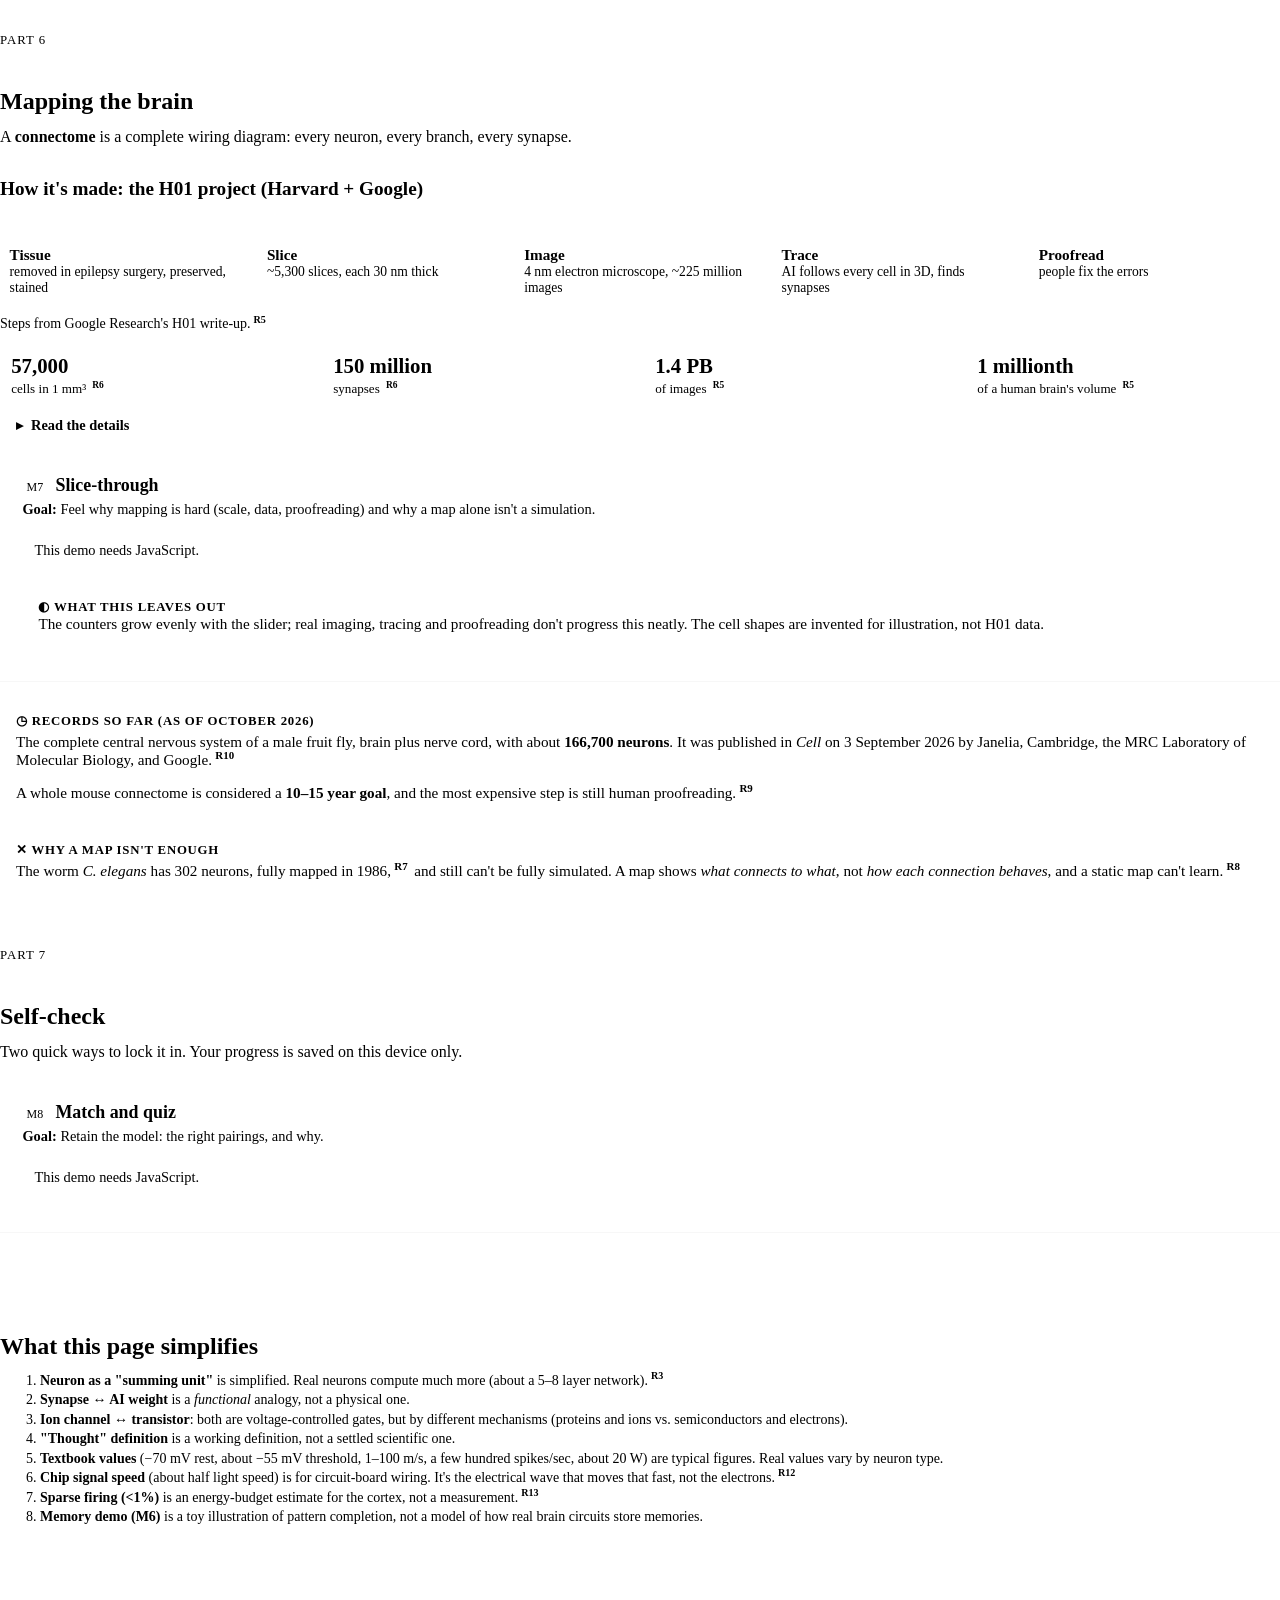
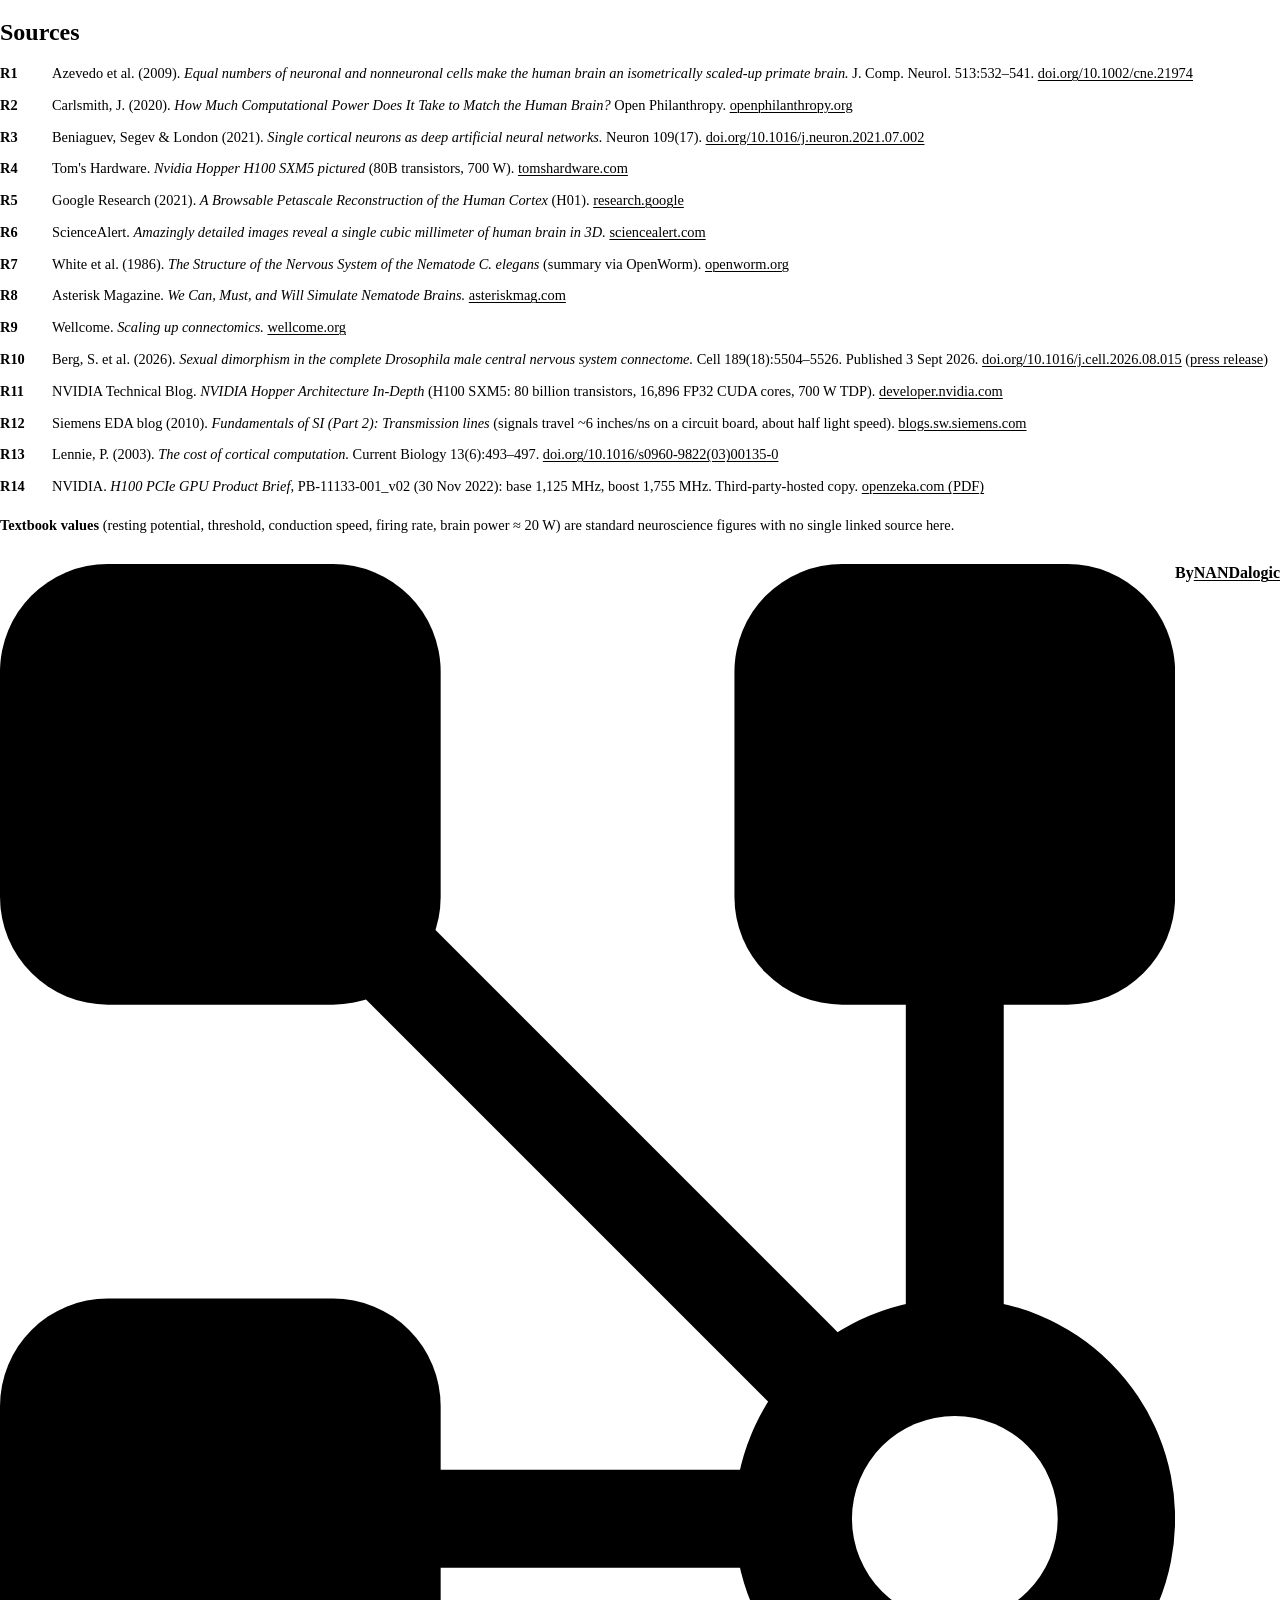
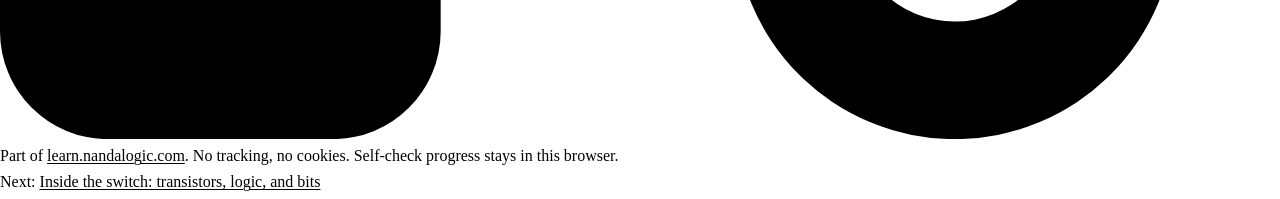
==== commit 4bb62b3c: "Adopt the NANDalogic design system: shared tokens via CSS layer, Inter, navy header with EW logo, ta" ====
--- a/brain-vs-computer/index.html
+++ b/brain-vs-computer/index.html
@@ -2,23 +2,29 @@
 <html lang="en">
 <head>
 <meta charset="utf-8">
-<meta name="viewport" content="width=device-width, initial-scale=1">
+<meta name="viewport" content="width=device-width, initial-scale=1, viewport-fit=cover">
 <title>From Matter to Thought: Brain vs. Computer · learn.nandalogic.com</title>
 <meta name="description" content="Layer by layer: how a brain and a computer go from physical matter to a thought, and where the analogy holds and breaks.">
 <meta name="color-scheme" content="light dark">
 <script>try{var t=JSON.parse(localStorage.getItem("theme"));if(t==="light"||t==="dark")document.documentElement.setAttribute("data-theme",t);}catch(e){}</script>
-<link rel="stylesheet" href="/assets/site.css?v=3">
+<link rel="preload" href="https://nandalogic.com/assets/fonts/inter-latin.woff2" as="font" type="font/woff2" crossorigin>
+<link rel="preload" href="https://nandalogic.com/assets/nandalogic.css?v=1" as="style">
+<link rel="icon" href="https://nandalogic.com/assets/brand/favicon.svg" type="image/svg+xml">
+<link rel="icon" href="https://nandalogic.com/assets/brand/favicon-32.png" sizes="32x32">
+<link rel="apple-touch-icon" href="https://nandalogic.com/assets/brand/apple-touch-icon.png">
+<link rel="stylesheet" href="/assets/site.css?v=4">
 <link rel="stylesheet" href="page.css?v=3">
-<script src="/assets/site.js" defer></script>
+<script src="/assets/site.js?v=4" defer></script>
 <script src="/assets/widgets.js?v=3" defer></script>
-<script src="page.js?v=3" defer></script>
+<script src="page.js?v=4" defer></script>
 </head>
 <body>
 <a class="skip-link" href="#main">Skip to content</a>
 
 <header class="site-header">
   <div class="bar">
-    <a class="home" href="/">learn</a>
+    <a class="brand" href="https://nandalogic.com" aria-label="NANDalogic home"><svg class="brand-mark" viewBox="0 0 24 24" aria-hidden="true"><path d="M3.79 5.21L16.46 17.88L17.88 16.46L5.21 3.79Z"/><path d="M18.5 4.5h2v11.7h-2zM4.5 18.5h11.7v2H4.5z"/><rect x="0" y="0" width="9" height="9" rx="2.2"/><rect x="15" y="0" width="9" height="9" rx="2.2"/><rect x="0" y="15" width="9" height="9" rx="2.2"/><path fill-rule="evenodd" d="M19.5 15a4.5 4.5 0 1 0 0 9a4.5 4.5 0 1 0 0-9zM19.5 17.4a2.1 2.1 0 1 1 0 4.2a2.1 2.1 0 1 1 0-4.2z"/></svg><span class="wordmark"><b>NAND</b>alogic</span></a>
+    <a class="brand-sub" href="/">learn</a>
     <nav class="section-nav" aria-label="Sections">
       <ol>
         <li><a href="#intro">Intro</a></li>
@@ -32,7 +38,7 @@
         <li><a href="#references">Sources</a></li>
       </ol>
     </nav>
-    <button type="button" class="icon theme-toggle" aria-label="Toggle dark mode">☾</button>
+    <button type="button" class="icon-btn theme-toggle" aria-label="Switch to dark mode"><svg viewBox="0 0 24 24" aria-hidden="true"><path d="M21 12.8A9 9 0 1 1 11.2 3a7 7 0 0 0 9.8 9.8z"/></svg></button>
   </div>
   <div class="progress" aria-hidden="true"><span></span></div>
 </header>
@@ -495,6 +501,7 @@
 
 <footer class="site-footer">
   <div class="wrap">
+    <p class="foot-brand"><svg class="brand-mark" viewBox="0 0 24 24" aria-hidden="true"><path d="M3.79 5.21L16.46 17.88L17.88 16.46L5.21 3.79Z"/><path d="M18.5 4.5h2v11.7h-2zM4.5 18.5h11.7v2H4.5z"/><rect x="0" y="0" width="9" height="9" rx="2.2"/><rect x="15" y="0" width="9" height="9" rx="2.2"/><rect x="0" y="15" width="9" height="9" rx="2.2"/><path fill-rule="evenodd" d="M19.5 15a4.5 4.5 0 1 0 0 9a4.5 4.5 0 1 0 0-9zM19.5 17.4a2.1 2.1 0 1 1 0 4.2a2.1 2.1 0 1 1 0-4.2z"/></svg>By <a href="https://nandalogic.com">NANDalogic</a></p>
     <p>Part of <a href="/">learn.nandalogic.com</a>. No tracking, no cookies. Self-check progress stays in this browser.</p>
     <p>Next: <a href="/brain-vs-computer/transistors/">Inside the switch: transistors, logic, and bits</a></p>
   </div>
--- a/assets/site.css
+++ b/assets/site.css
@@ -1,91 +1,36 @@
-/* learn.nandalogic.com: shared styles
-   Brain / Computer / Quantum hues validated for colorblind separation (light + dark).
-   Text stays in ink colors; hues mark identity on swatches, borders and fills. */
-
+/* learn.nandalogic.com: learn's own styles, on top of the NANDalogic design system.
+   The system (tokens, Inter, header, footer) is imported below into the layer
+   "nandalogic", so every unlayered rule in this file wins over it. Learn keeps its
+   own components (callouts, badges, modules, widgets); their colors come from the
+   system's tokens through the aliases below. Design system source:
+   ~/Documents/1_Projects/Design_Systems/nandalogic/ (adopted 2026-11-03).
+   Learn rule from the system: buttons stay navy/neutral, never orange, so orange
+   always means "brain". */
+@import url("https://nandalogic.com/assets/nandalogic.css?v=1") layer(nandalogic);
+
+/* Old learn names -> system tokens (dark mode follows automatically). */
 :root {
-  color-scheme: light dark;
-  --bg: #fbfaf7;
-  --surface: #ffffff;
-  --surface-2: #f2f0eb;
-  --ink: #1b1d22;
-  --ink-2: #464a53;
-  --ink-3: #6a6f79;
-  --line: #dedad2;
-  --focus: #1b1d22;
-
-  --brain: #c4511a;
-  --brain-soft: #fbe9df;
-  --computer: #2563c9;
-  --computer-soft: #e3ecfa;
-  --quantum: #a83d9c;
-  --quantum-soft: #f6e4f3;
-
-  --on: #f2b01e;      /* logic 1 fill (always paired with a "1" label) */
-  --on-ink: #1b1d22;
-  --off: #d4d6db;     /* logic 0 fill */
-  --off-ink: #1b1d22;
-
-  --good: #1f7a3d;
+  --bg: var(--page);
+  --surface-2: var(--raised);
+  --ink: var(--text);
+  --ink-2: var(--text-2);
+  --ink-3: var(--text-muted);
+  --line: var(--border);
+  --on: var(--logic-1);
+  --on-ink: var(--logic-1-ink);
+  --off: var(--logic-0);
+  --off-ink: var(--logic-0-ink);
+  --radius: var(--r-lg);
+
+  /* learn-only: analogy-strength ratings (good = system --good) */
   --moderate: #2f6f8f;
   --loose: #9a6200;
   --weak: #b42318;
-
-  --radius: 12px;
-  --tap: 44px;
-  --measure: 44rem;
-  --header-h: 3.25rem;
-  --font: system-ui, -apple-system, "Segoe UI", Roboto, "Helvetica Neue", Arial, sans-serif;
-  --mono: ui-monospace, SFMono-Regular, Menlo, Consolas, monospace;
-}
-
+}
 @media (prefers-color-scheme: dark) {
-  :root:not([data-theme="light"]) {
-    --bg: #15171c;
-    --surface: #1d2027;
-    --surface-2: #252932;
-    --ink: #eceef2;
-    --ink-2: #c3c7cf;
-    --ink-3: #9aa0ab;
-    --line: #353a45;
-    --focus: #eceef2;
-    --brain: #e0703a;
-    --brain-soft: #3a2419;
-    --computer: #4f8de8;
-    --computer-soft: #1a2a44;
-    --quantum: #c160b6;
-    --quantum-soft: #35203a;
-    --on: #f2b01e;
-    --off: #4a4f5a;
-    --off-ink: #eceef2;
-    --good: #5cc27f;
-    --moderate: #6fb6d8;
-    --loose: #e2a63b;
-    --weak: #f07a6e;
-  }
-}
-:root[data-theme="dark"] {
-  --bg: #15171c;
-  --surface: #1d2027;
-  --surface-2: #252932;
-  --ink: #eceef2;
-  --ink-2: #c3c7cf;
-  --ink-3: #9aa0ab;
-  --line: #353a45;
-  --focus: #eceef2;
-  --brain: #e0703a;
-  --brain-soft: #3a2419;
-  --computer: #4f8de8;
-  --computer-soft: #1a2a44;
-  --quantum: #c160b6;
-  --quantum-soft: #35203a;
-  --on: #f2b01e;
-  --off: #4a4f5a;
-  --off-ink: #eceef2;
-  --good: #5cc27f;
-  --moderate: #6fb6d8;
-  --loose: #e2a63b;
-  --weak: #f07a6e;
-}
+  :root:not([data-theme="light"]) { --moderate: #6fb6d8; --loose: #e2a63b; --weak: #f07a6e; }
+}
+:root[data-theme="dark"] { --moderate: #6fb6d8; --loose: #e2a63b; --weak: #f07a6e; }
 
 /* ---------- base ---------- */
 *, *::before, *::after { box-sizing: border-box; }
@@ -102,8 +47,8 @@
 a:hover { text-decoration-thickness: 2px; }
 :focus-visible { outline: 3px solid var(--focus); outline-offset: 2px; border-radius: 4px; }
 h1, h2, h3, h4 { line-height: 1.25; margin: 1.6em 0 .5em; }
-h1 { font-size: clamp(1.9rem, 6vw, 2.6rem); margin-top: .4em; letter-spacing: -.01em; }
-h2 { font-size: 1.55rem; }
+h1 { margin-top: .4em; }
+h2 { font-size: 1.5rem; }
 h3 { font-size: 1.2rem; }
 h4 { font-size: 1.02rem; }
 p, ul, ol { margin: 0 0 1em; }
@@ -119,52 +64,59 @@
 .skip-link:focus { top: .5rem; }
 
 /* ---------- layout ---------- */
-.wrap { max-width: var(--measure); margin: 0 auto; padding: 0 1.1rem; }
 section.page-section { padding: 1.5rem 0 1rem; border-top: 1px solid var(--line); }
 section.page-section:first-of-type { border-top: 0; }
 .eyebrow { font-size: .8rem; letter-spacing: .08em; text-transform: uppercase; color: var(--ink-3); margin: 0; }
 .lede { font-size: 1.15rem; color: var(--ink-2); }
 
 /* ---------- header, section nav, progress ---------- */
-.site-header {
-  position: sticky; top: 0; z-index: 20;
-  background: color-mix(in srgb, var(--bg) 92%, transparent);
-  backdrop-filter: blur(8px); -webkit-backdrop-filter: blur(8px);
-  border-bottom: 1px solid var(--line);
-}
-.site-header .bar { display: flex; align-items: center; gap: .5rem; height: var(--header-h); max-width: 60rem; margin: 0 auto; padding: 0 .75rem; }
-.site-header .home { font-weight: 700; text-decoration: none; white-space: nowrap; font-size: .95rem; }
+/* .site-header, .bar, .brand, .wordmark, .icon-btn come from the system (navy bar). */
+.site-header .bar { gap: var(--sp-1); }
+a.brand-sub { display: inline-flex; align-items: center; min-height: var(--tap); text-decoration: none; }
+a.brand-sub:hover { color: var(--on-navy); }
+.site-header .icon-btn { background: transparent; border: 0; color: var(--on-navy); padding: 0; min-width: var(--tap); }
+.site-header .icon-btn:hover { background: rgb(255 255 255 / .1); }
+/* article pages: the section nav needs the room, so the wordmark hides on phones */
+@media (max-width: 600px) {
+  .site-header .section-nav ~ .icon-btn { margin-left: auto; }
+  .site-header .bar:has(.section-nav) .wordmark { display: none; }
+}
 .section-nav { flex: 1; overflow-x: auto; scrollbar-width: none; mask-image: linear-gradient(90deg, transparent 0, #000 12px, #000 calc(100% - 12px), transparent 100%); }
 .section-nav::-webkit-scrollbar { display: none; }
 .section-nav ol { display: flex; gap: .25rem; list-style: none; margin: 0; padding: 0 .5rem; }
 .section-nav li { margin: 0; }
 .section-nav a {
   display: inline-flex; align-items: center; min-height: 36px; padding: 0 .65rem;
-  border-radius: 999px; text-decoration: none; white-space: nowrap; font-size: .85rem; color: var(--ink-2);
-}
-.section-nav a[aria-current="true"] { background: var(--ink); color: var(--bg); }
+  border-radius: 999px; text-decoration: none; white-space: nowrap; font-size: .85rem; font-weight: 500; color: var(--on-navy-2);
+}
+.section-nav a:hover { color: var(--on-navy); background: rgb(255 255 255 / .08); }
+.section-nav a[aria-current="true"] { background: rgb(255 255 255 / .16); color: var(--on-navy); }
 .theme-toggle { flex: none; }
 .progress { height: 3px; background: transparent; }
 .progress span { display: block; height: 100%; width: 0; background: linear-gradient(90deg, var(--brain), var(--computer)); }
 
 /* ---------- buttons & controls ---------- */
 button, .btn {
-  font: inherit; font-size: .95rem; color: var(--ink);
+  font: inherit; font-size: .95rem; font-weight: 600; line-height: 1.25; color: var(--ink);
   min-height: var(--tap); min-width: var(--tap); padding: .4rem .9rem;
-  background: var(--surface); border: 1px solid var(--line); border-radius: 10px; cursor: pointer;
+  background: var(--surface); border: 1px solid var(--border-strong); border-radius: var(--r-md); cursor: pointer;
   display: inline-flex; align-items: center; justify-content: center; gap: .4rem; text-decoration: none;
 }
-button:hover, .btn:hover { border-color: var(--ink-3); }
+button:hover, .btn:hover { border-color: var(--ink); }
+.btn-row > button, .btn-row > .btn, .player-btns > button, .inputs > button {
+  border: 1.5px solid var(--btn2-edge); color: var(--btn2-ink);
+}
+.btn-row > button:not(.primary):not([aria-pressed="true"]):hover, .btn-row > .btn:hover,
+.player-btns > button:not(.primary):not([aria-pressed="true"]):hover, .inputs > button:not([aria-pressed="true"]):hover { background: var(--btn2-hover); }
 button:disabled { opacity: .5; cursor: not-allowed; }
 button.primary { background: var(--ink); color: var(--bg); border-color: var(--ink); }
-button.icon { padding: 0; width: var(--tap); }
 button[aria-pressed="true"].toggle { background: var(--ink); color: var(--bg); border-color: var(--ink); }
 .btn-row { display: flex; flex-wrap: wrap; gap: .5rem; align-items: center; margin: .75rem 0; }
 
-.seg { display: inline-flex; flex-wrap: wrap; border: 1px solid var(--line); border-radius: 10px; overflow: hidden; background: var(--surface); }
-.seg button { border: 0; border-radius: 0; border-right: 1px solid var(--line); }
-.seg button:last-child { border-right: 0; }
-.seg button[aria-checked="true"], .seg button[aria-pressed="true"] { background: var(--ink); color: var(--bg); }
+.seg { flex-wrap: wrap; overflow: visible; }
+.seg button { border: 0; border-radius: 8px; background: transparent; color: var(--ink-2); font-weight: 500; padding: 0 .8rem; }
+.seg button:hover { background: color-mix(in srgb, var(--surface) 60%, transparent); }
+.seg button[aria-checked="true"], .seg button[aria-pressed="true"] { background: var(--surface); color: var(--ink); font-weight: 600; box-shadow: var(--shadow-1); }
 
 input[type="range"] { width: 100%; min-height: var(--tap); accent-color: var(--ink); }
 
@@ -185,10 +137,14 @@
 .is-computer { --hue: var(--computer); --hue-soft: var(--computer-soft); }
 .is-quantum { --hue: var(--quantum); --hue-soft: var(--quantum-soft); }
 .tag {
-  display: inline-flex; align-items: center; gap: .35em; font-size: .78rem; font-weight: 600;
-  letter-spacing: .04em; text-transform: uppercase; color: var(--ink-2);
-}
-.tag::before { content: ""; width: .7em; height: .7em; border-radius: 3px; background: var(--hue, var(--ink-3)); }
+  display: inline-flex; align-items: center; gap: 6px; min-height: 24px; padding: 0 var(--sp-2);
+  border-radius: var(--r-sm); background: var(--hue-soft, var(--raised)); color: var(--on-hue-soft, var(--ink-2));
+  font-size: var(--fs-xs); font-weight: 600; letter-spacing: .02em; white-space: nowrap;
+}
+.tag::before { content: ""; width: 8px; height: 8px; border-radius: 2px; flex: none; background: var(--hue, var(--ink-3)); }
+/* dark mode: brain-soft is burnt orange itself, so the brain square goes light */
+@media (prefers-color-scheme: dark) { :root:not([data-theme="light"]) .is-brain .tag::before { background: var(--on-brain-soft); } }
+:root[data-theme="dark"] .is-brain .tag::before { background: var(--on-brain-soft); }
 .split { display: grid; gap: .9rem; grid-template-columns: 1fr; }
 @media (min-width: 640px) { .split { grid-template-columns: 1fr 1fr; } }
 .side {
@@ -221,6 +177,7 @@
 
 /* ---------- callouts ---------- */
 .callout {
+  display: block;
   border: 1px solid var(--line); border-left: 4px solid var(--ink-3); border-radius: 10px;
   background: var(--surface); padding: .75rem 1rem; margin: 1rem 0; font-size: .95rem;
 }
@@ -264,8 +221,8 @@
 
 /* ---------- logic states (1 / 0) ---------- */
 .bit {
-  display: inline-flex; align-items: center; justify-content: center; min-width: 2em; padding: 0 .4em;
-  font-family: var(--mono); font-weight: 700; border-radius: 6px; border: 1.5px solid var(--ink-3);
+  display: inline-flex; align-items: center; justify-content: center; min-width: 2em; min-height: 0; padding: 0 .4em;
+  font-family: var(--mono); font-size: inherit; line-height: inherit; font-weight: 700; border-radius: 6px; border: 1.5px solid var(--ink-3);
 }
 .bit.is-1 { background: var(--on); color: var(--on-ink); border-color: #9c6c00; }
 .bit.is-0 { background: var(--off); color: var(--off-ink); }
@@ -280,7 +237,7 @@
 
 /* ---------- interactive module frame ---------- */
 .module {
-  background: var(--surface); border: 1px solid var(--line); border-radius: 16px;
+  background: var(--surface); border: 1px solid var(--line); border-radius: var(--r-lg);
   padding: 1rem; margin: 1.25rem 0; box-shadow: 0 1px 0 rgb(0 0 0 / .03);
 }
 @media (min-width: 640px) { .module { padding: 1.25rem 1.4rem; } }
@@ -353,7 +310,9 @@
 .quiz-score { font-weight: 700; margin: 0; }
 
 /* ---------- footer ---------- */
-.site-footer { border-top: 1px solid var(--line); margin-top: 2rem; padding: 1.5rem 0 3rem; font-size: .88rem; color: var(--ink-2); }
+.site-footer { margin-top: var(--sp-8); color: var(--ink-2); }
+.site-footer p { margin: 0 0 .5rem; }
+.site-footer .foot-brand { display: flex; font-weight: 600; }
 
 /* ---------- motion ---------- */
 @media (prefers-reduced-motion: reduce) {
